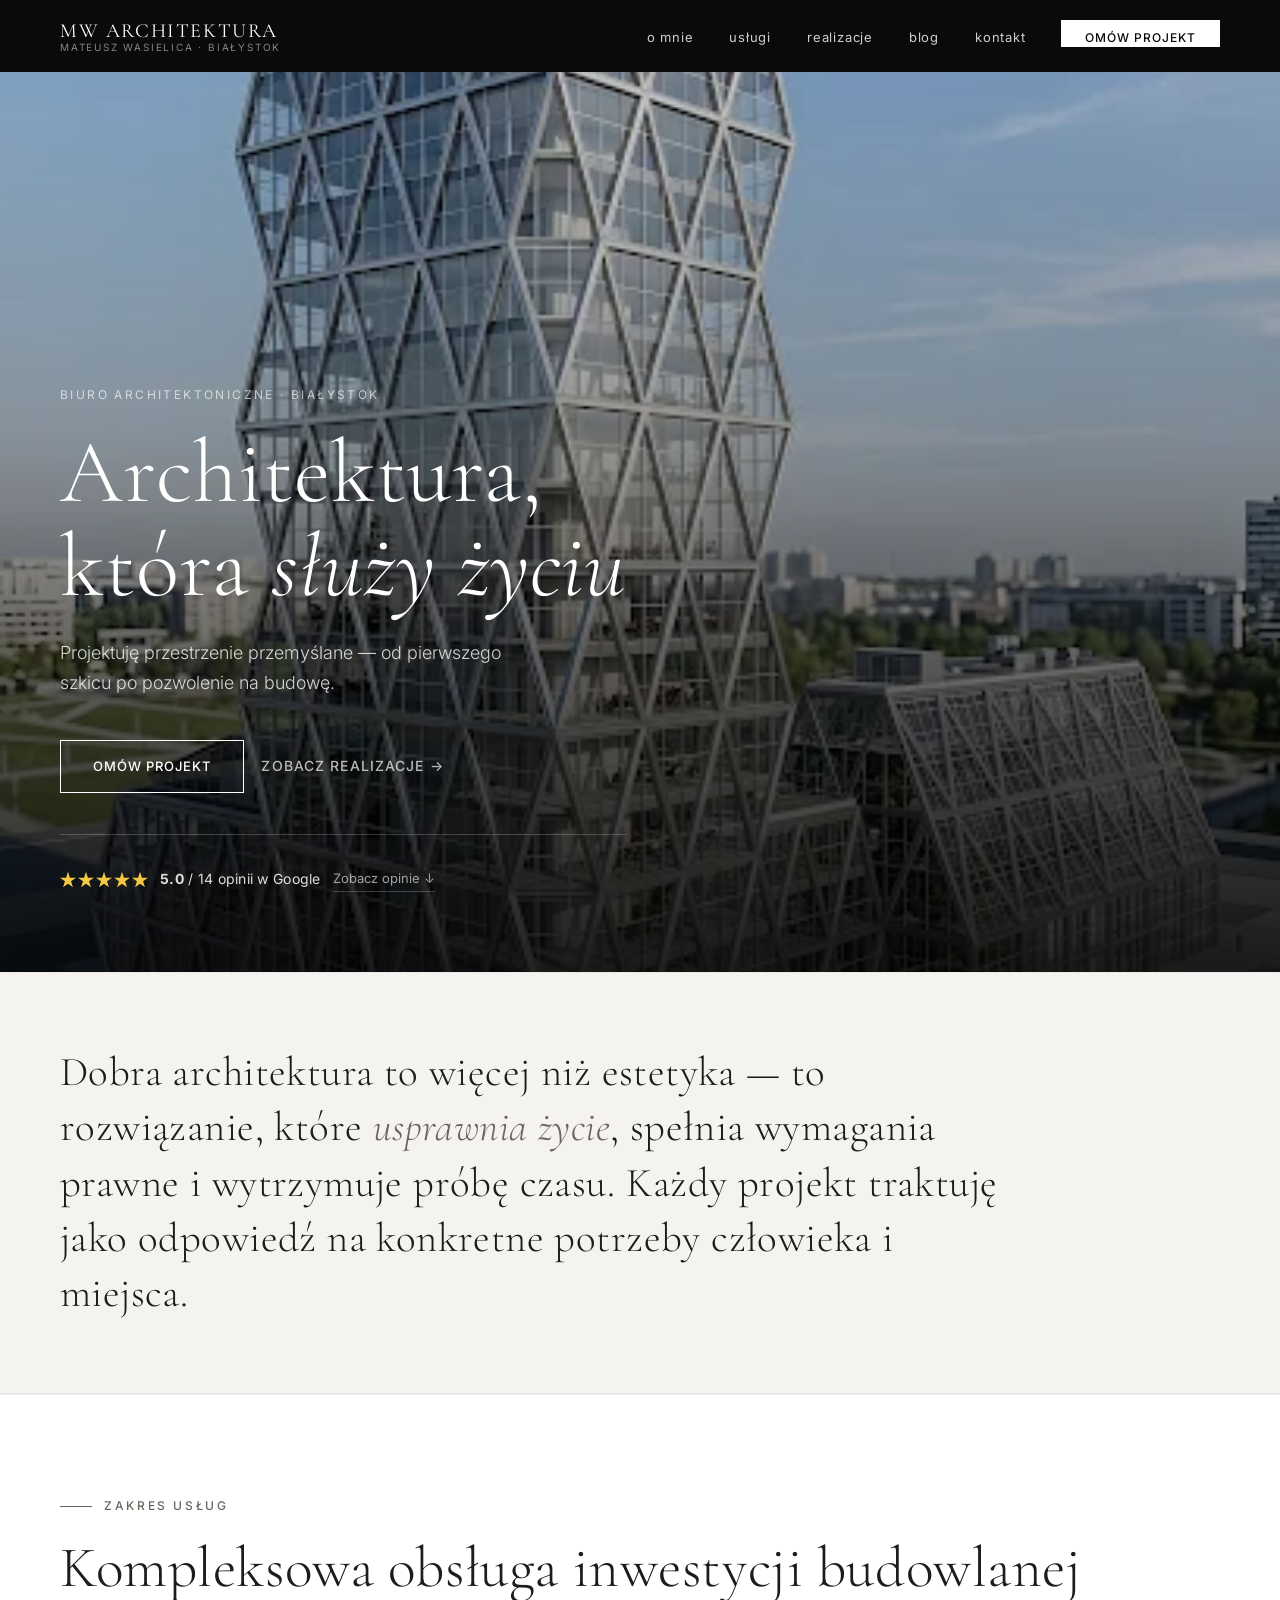
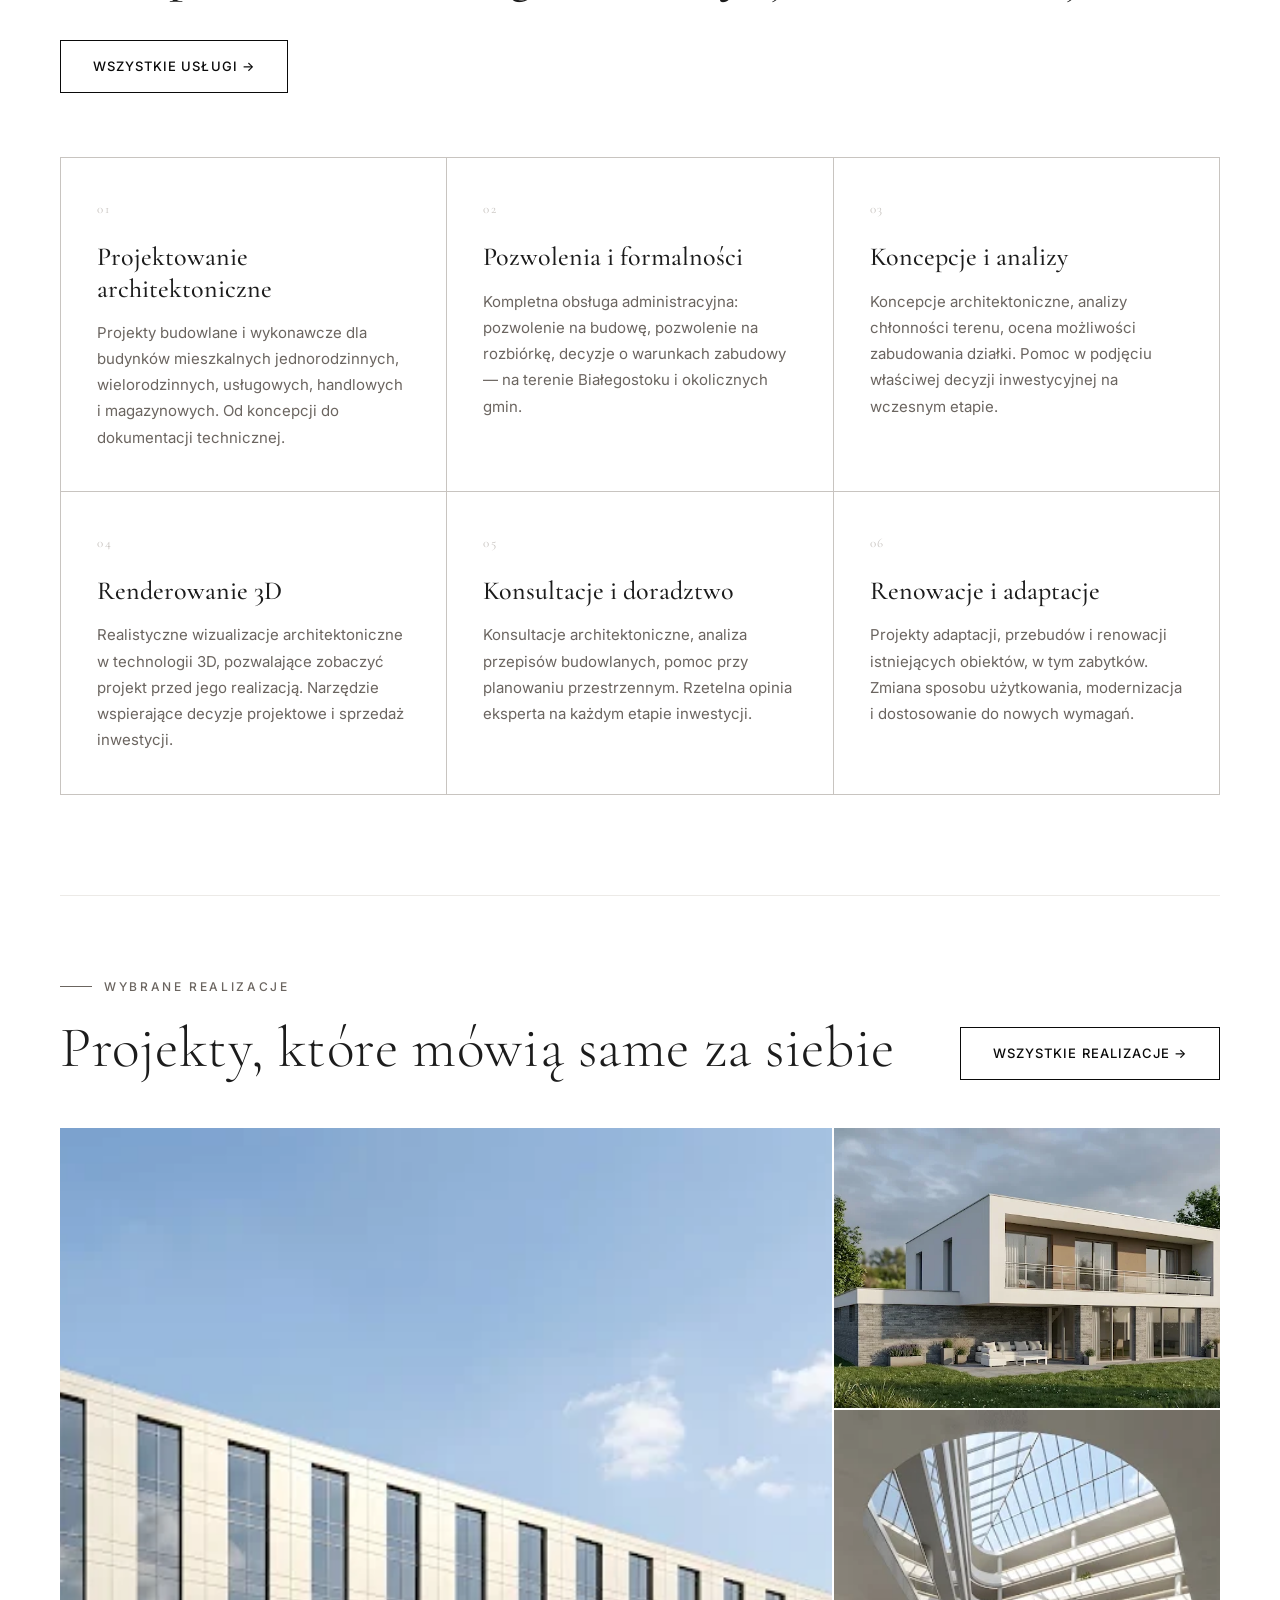
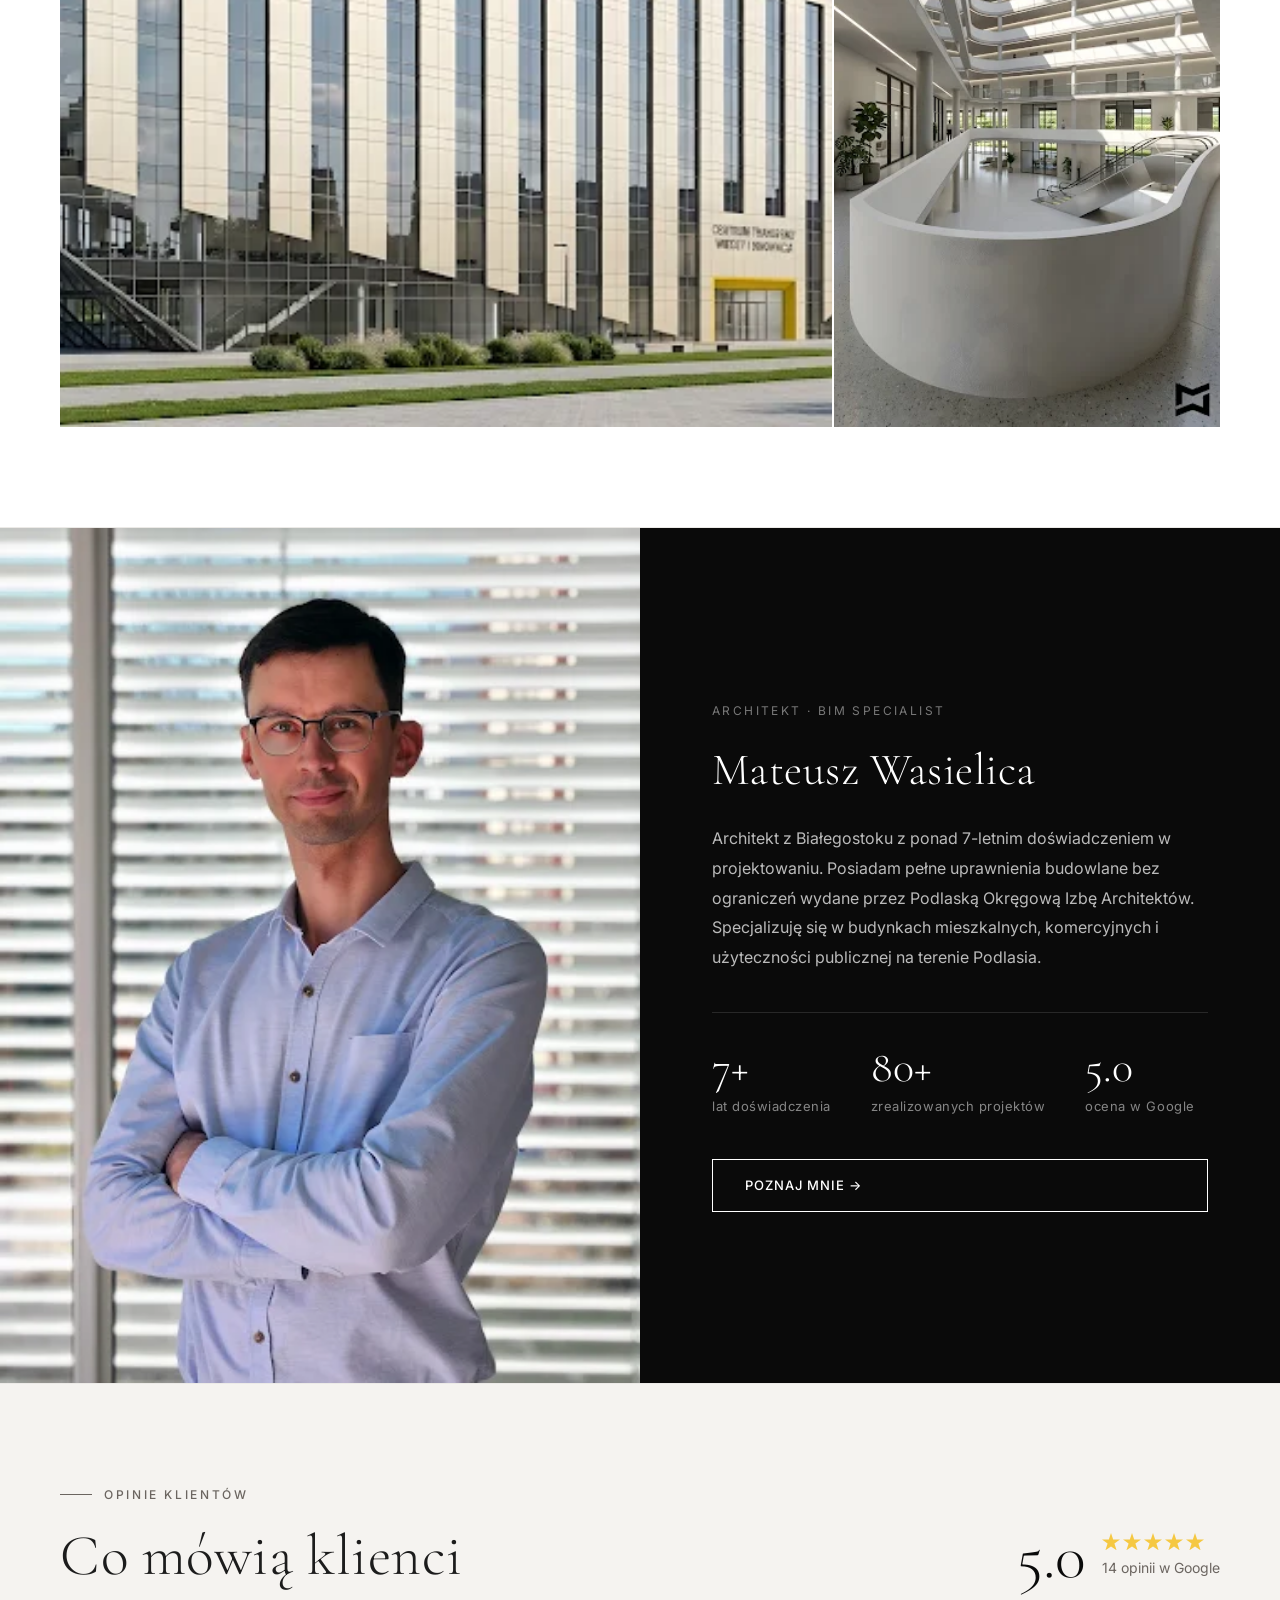
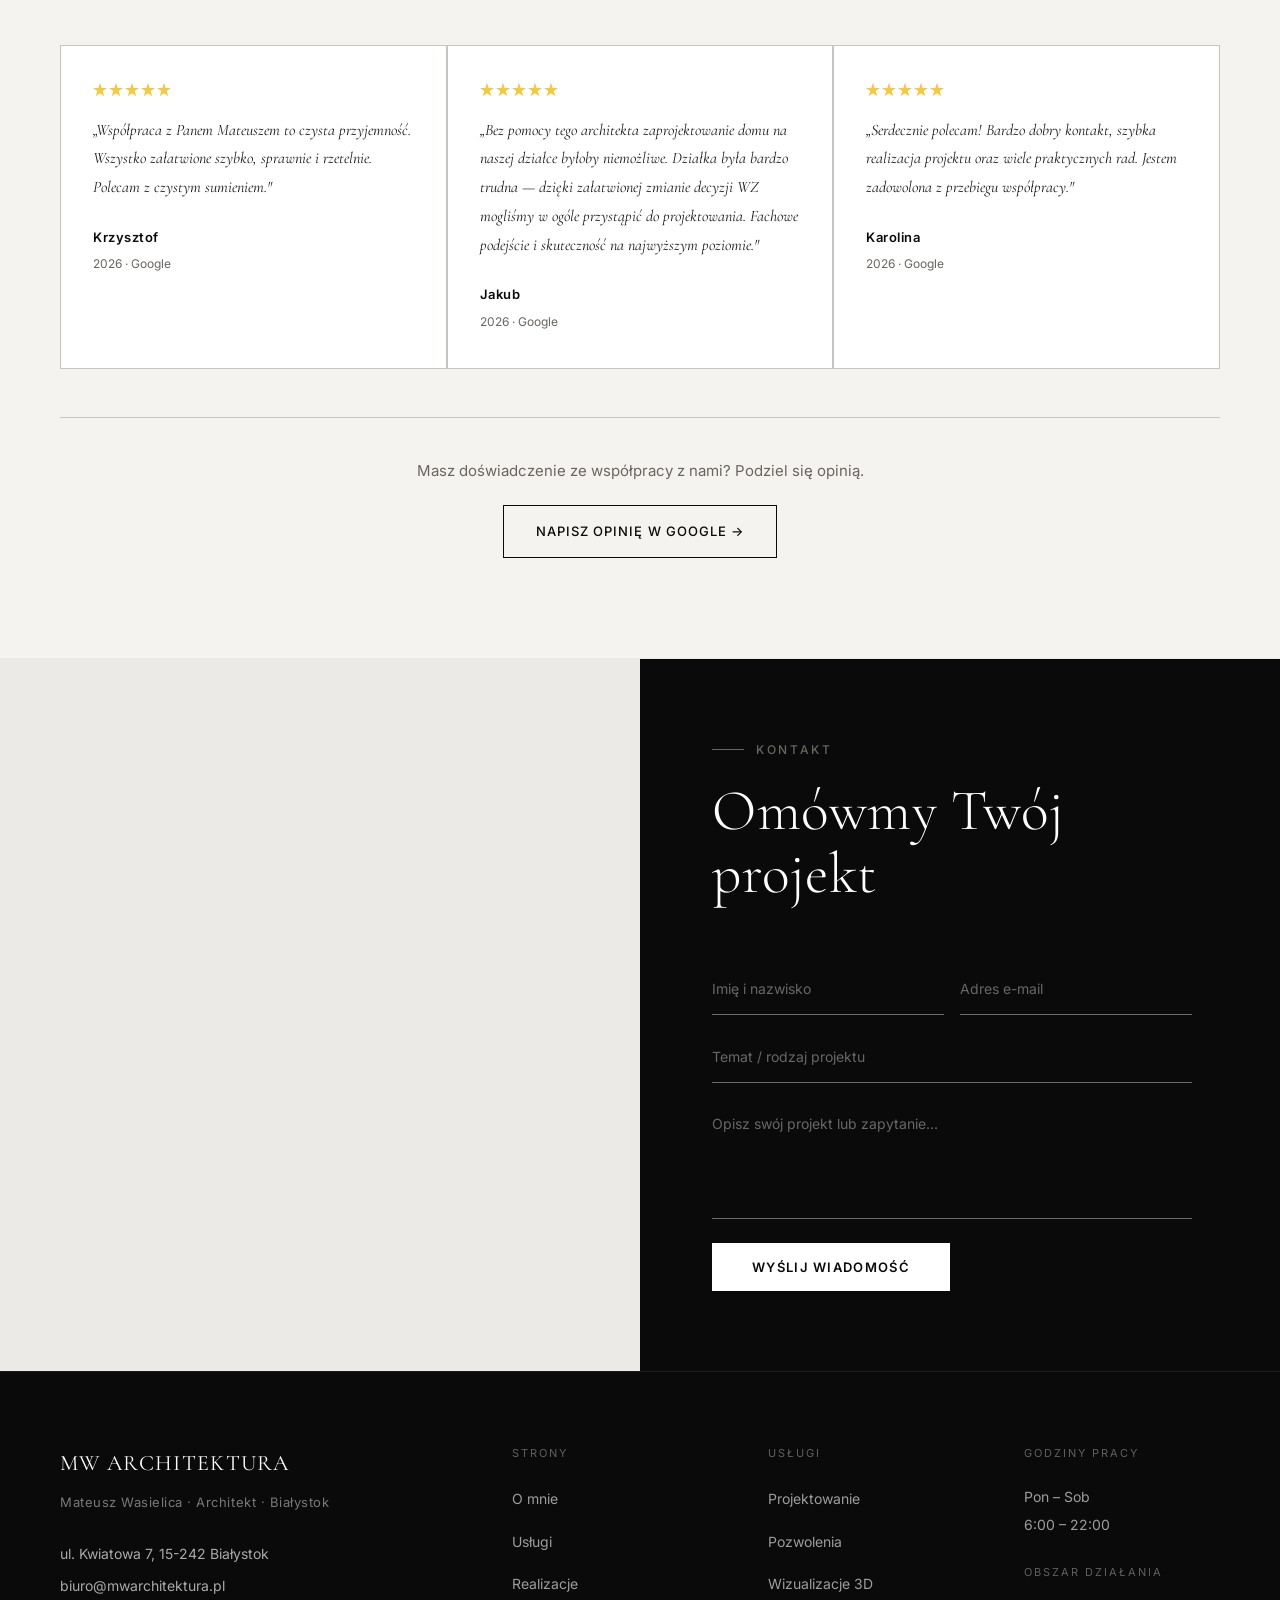
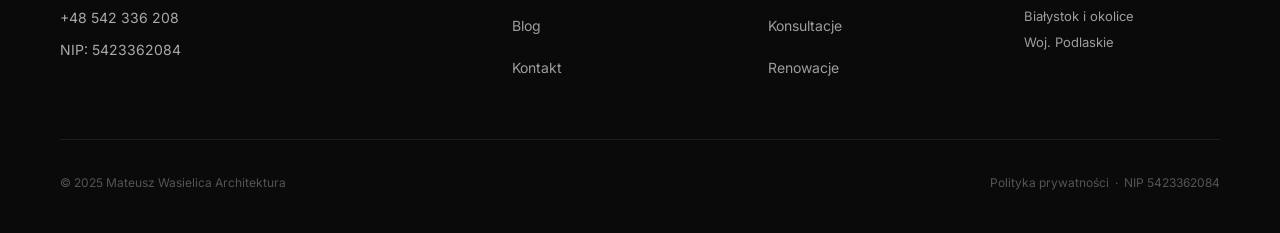
==== index.html @ 2cfba353 "Add files via upload" ====
<!DOCTYPE html>
<html lang="pl">
<head>
  <meta charset="UTF-8" />
  <meta name="viewport" content="width=device-width, initial-scale=1.0" />
  <title>Mateusz Wasielica Architektura — Biuro Architektoniczne Białystok</title>
  <meta name="description" content="Biuro architektoniczne Białystok. Projekty domów, budynków komercyjnych, pozwolenia na budowę. Mateusz Wasielica — architekt z uprawnieniami bez ograniczeń." />
  <meta name="keywords" content="architekt Białystok, projekt domu Białystok, pozwolenie na budowę, biuro architektoniczne Podlasie" />
  <link rel="canonical" href="https://mwarchitektura.vercel.app/" />
  <meta property="og:title" content="Mateusz Wasielica Architektura — Białystok" />
  <meta property="og:description" content="Biuro architektoniczne w Białymstoku. Projekty od koncepcji do pozwolenia na budowę." />
  <meta property="og:type" content="website" />
  <link rel="stylesheet" href="css/styles.css" />
</head>
<body>

  <!-- NAVIGATION -->
  <nav class="nav">
    <a href="index.html" class="nav__logo">
      <span class="nav__logo-main">MW Architektura</span>
      <span class="nav__logo-sub">Mateusz Wasielica · Białystok</span>
    </a>
    <ul class="nav__links">
      <li><a href="o-mnie.html">O mnie</a></li>
      <li><a href="uslugi.html">Usługi</a></li>
      <li><a href="projekty.html">Realizacje</a></li>
      <li><a href="blog.html">Blog</a></li>
      <li><a href="kontakt.html">Kontakt</a></li>
      <li><a href="kontakt.html" class="nav__cta">Omów projekt</a></li>
    </ul>
    <div class="nav__hamburger" id="hamburger">
      <span></span><span></span><span></span>
    </div>
  </nav>

  <!-- MOBILE NAV -->
  <div class="nav__mobile" id="mobileNav">
    <ul class="nav__mobile-links">
      <li><a href="o-mnie.html">O mnie</a></li>
      <li><a href="uslugi.html">Usługi</a></li>
      <li><a href="projekty.html">Realizacje</a></li>
      <li><a href="blog.html">Blog</a></li>
      <li><a href="kontakt.html">Kontakt</a></li>
    </ul>
  </div>

  <main class="page-content">

    <!-- HERO -->
    <section class="hero" id="hero">
      <div class="hero__bg" style="background-image: url('2026-03-11%20(2).webp');"></div>
      <div class="hero__overlay"></div>
      <div class="hero__content">
        <p class="hero__tag">Biuro Architektoniczne · Białystok</p>
        <h1 class="hero__title">Architektura,<br>która <em>służy życiu</em></h1>
        <p class="hero__subtitle">Projektuję przestrzenie przemyślane — od pierwszego szkicu po pozwolenie na budowę.</p>
        <div class="hero__ctas">
          <a href="kontakt.html" class="btn btn--white">Omów projekt</a>
          <a href="projekty.html" class="btn btn--ghost">Zobacz realizacje →</a>
        </div>
        <!-- Google Rating -->
        <div class="hero__rating">
          <div class="hero__stars">
            <svg viewBox="0 0 20 20"><path d="M10 1l2.4 7.4H20l-6.2 4.5 2.4 7.4L10 16l-6.2 4.3 2.4-7.4L0 8.4h7.6z"/></svg>
            <svg viewBox="0 0 20 20"><path d="M10 1l2.4 7.4H20l-6.2 4.5 2.4 7.4L10 16l-6.2 4.3 2.4-7.4L0 8.4h7.6z"/></svg>
            <svg viewBox="0 0 20 20"><path d="M10 1l2.4 7.4H20l-6.2 4.5 2.4 7.4L10 16l-6.2 4.3 2.4-7.4L0 8.4h7.6z"/></svg>
            <svg viewBox="0 0 20 20"><path d="M10 1l2.4 7.4H20l-6.2 4.5 2.4 7.4L10 16l-6.2 4.3 2.4-7.4L0 8.4h7.6z"/></svg>
            <svg viewBox="0 0 20 20"><path d="M10 1l2.4 7.4H20l-6.2 4.5 2.4 7.4L10 16l-6.2 4.3 2.4-7.4L0 8.4h7.6z"/></svg>
          </div>
          <span class="hero__rating-text"><strong>5.0</strong> / 14 opinii w Google</span>
          <a href="#opinie" class="hero__rating-link">Zobacz opinie ↓</a>
        </div>
      </div>
    </section>

    <!-- MANIFESTO -->
    <section class="manifesto">
      <p class="manifesto__text">
        Dobra architektura to więcej niż estetyka — to rozwiązanie, które <em>usprawnia życie</em>, spełnia wymagania prawne i wytrzymuje próbę czasu. Każdy projekt traktuję jako odpowiedź na konkretne potrzeby człowieka i miejsca.
      </p>
    </section>

    <!-- SERVICES -->
    <section class="services-home">
      <div class="services-home__header">
        <div>
          <p class="section__tag">Zakres usług</p>
          <h2 class="section__title" style="margin-bottom:0;">Kompleksowa obsługa inwestycji budowlanej</h2>
        </div>
        <a href="uslugi.html" class="btn btn--black">Wszystkie usługi →</a>
      </div>
      <div class="services-home__grid">
        <div class="service-card">
          <p class="service-card__num">01</p>
          <h3 class="service-card__title">Projektowanie architektoniczne</h3>
          <p class="service-card__text">Projekty budowlane i wykonawcze dla budynków mieszkalnych jednorodzinnych, wielorodzinnych, usługowych, handlowych i magazynowych. Od koncepcji do dokumentacji technicznej.</p>
        </div>
        <div class="service-card">
          <p class="service-card__num">02</p>
          <h3 class="service-card__title">Pozwolenia i formalności</h3>
          <p class="service-card__text">Kompletna obsługa administracyjna: pozwolenie na budowę, pozwolenie na rozbiórkę, decyzje o warunkach zabudowy — na terenie Białegostoku i okolicznych gmin.</p>
        </div>
        <div class="service-card">
          <p class="service-card__num">03</p>
          <h3 class="service-card__title">Koncepcje i analizy</h3>
          <p class="service-card__text">Koncepcje architektoniczne, analizy chłonności terenu, ocena możliwości zabudowania działki. Pomoc w podjęciu właściwej decyzji inwestycyjnej na wczesnym etapie.</p>
        </div>
        <div class="service-card">
          <p class="service-card__num">04</p>
          <h3 class="service-card__title">Renderowanie 3D</h3>
          <p class="service-card__text">Realistyczne wizualizacje architektoniczne w technologii 3D, pozwalające zobaczyć projekt przed jego realizacją. Narzędzie wspierające decyzje projektowe i sprzedaż inwestycji.</p>
        </div>
        <div class="service-card">
          <p class="service-card__num">05</p>
          <h3 class="service-card__title">Konsultacje i doradztwo</h3>
          <p class="service-card__text">Konsultacje architektoniczne, analiza przepisów budowlanych, pomoc przy planowaniu przestrzennym. Rzetelna opinia eksperta na każdym etapie inwestycji.</p>
        </div>
        <div class="service-card">
          <p class="service-card__num">06</p>
          <h3 class="service-card__title">Renowacje i adaptacje</h3>
          <p class="service-card__text">Projekty adaptacji, przebudów i renowacji istniejących obiektów, w tym zabytków. Zmiana sposobu użytkowania, modernizacja i dostosowanie do nowych wymagań.</p>
        </div>
      </div>
    </section>

    <!-- FEATURED PROJECTS -->
    <section class="projects-home">
      <div class="projects-home__header">
        <div>
          <p class="section__tag">Wybrane realizacje</p>
          <h2 class="section__title" style="margin-bottom:0;">Projekty, które mówią same za siebie</h2>
        </div>
        <a href="projekty.html" class="btn btn--black">Wszystkie realizacje →</a>
      </div>
      <div class="projects-home__grid">
        <div class="project-card project-card--large">
          <img class="project-card__img" src="2026-03-10%20(1).webp" alt="Budynek komercyjny — projekt architektoniczny Białystok" loading="lazy" />
          <div class="project-card__overlay"></div>
          <div class="project-card__info">
            <p class="project-card__type">Komercyjny · BIM</p>
            <p class="project-card__title">Budynek biurowo-usługowy</p>
          </div>
        </div>
        <div class="project-card">
          <img class="project-card__img" src="2026-03-14.webp" alt="Dom jednorodzinny — projekt domu Białystok" loading="lazy" />
          <div class="project-card__overlay"></div>
          <div class="project-card__info">
            <p class="project-card__type">Mieszkalny</p>
            <p class="project-card__title">Dom jednorodzinny — nowoczesny</p>
          </div>
        </div>
        <div class="project-card">
          <img class="project-card__img" src="2026-03-10%20(2).webp" alt="Wnętrze budynku — projekt wnętrz Białystok" loading="lazy" />
          <div class="project-card__overlay"></div>
          <div class="project-card__info">
            <p class="project-card__type">Wnętrze publiczne</p>
            <p class="project-card__title">Atrium — przestrzeń wspólna</p>
          </div>
        </div>
      </div>
    </section>

    <!-- ABOUT TEASER -->
    <section class="about-teaser">
      <div class="about-teaser__img">
        <img src="2026-03-08.webp" alt="Mateusz Wasielica — architekt Białystok" loading="lazy" />
      </div>
      <div class="about-teaser__content">
        <p class="about-teaser__tag">Architekt · BIM Specialist</p>
        <h2 class="about-teaser__title">Mateusz Wasielica</h2>
        <p class="about-teaser__text">Architekt z Białegostoku z ponad 7-letnim doświadczeniem w projektowaniu. Posiadam pełne uprawnienia budowlane bez ograniczeń wydane przez Podlaską Okręgową Izbę Architektów. Specjalizuję się w budynkach mieszkalnych, komercyjnych i użyteczności publicznej na terenie Podlasia.</p>
        <div class="about-teaser__stats">
          <div>
            <p class="stat__num">7+</p>
            <p class="stat__label">lat doświadczenia</p>
          </div>
          <div>
            <p class="stat__num">80+</p>
            <p class="stat__label">zrealizowanych projektów</p>
          </div>
          <div>
            <p class="stat__num">5.0</p>
            <p class="stat__label">ocena w Google</p>
          </div>
        </div>
        <a href="o-mnie.html" class="btn btn--white">Poznaj mnie →</a>
      </div>
    </section>

    <!-- REVIEWS -->
    <section class="reviews" id="opinie">
      <div class="reviews__header">
        <div>
          <p class="section__tag">Opinie klientów</p>
          <h2 class="section__title" style="margin-bottom:0;">Co mówią klienci</h2>
        </div>
        <div class="reviews__score">
          <span class="reviews__score-num">5.0</span>
          <div class="reviews__score-meta">
            <div class="reviews__stars">
              <svg viewBox="0 0 20 20"><path d="M10 1l2.4 7.4H20l-6.2 4.5 2.4 7.4L10 16l-6.2 4.3 2.4-7.4L0 8.4h7.6z"/></svg>
              <svg viewBox="0 0 20 20"><path d="M10 1l2.4 7.4H20l-6.2 4.5 2.4 7.4L10 16l-6.2 4.3 2.4-7.4L0 8.4h7.6z"/></svg>
              <svg viewBox="0 0 20 20"><path d="M10 1l2.4 7.4H20l-6.2 4.5 2.4 7.4L10 16l-6.2 4.3 2.4-7.4L0 8.4h7.6z"/></svg>
              <svg viewBox="0 0 20 20"><path d="M10 1l2.4 7.4H20l-6.2 4.5 2.4 7.4L10 16l-6.2 4.3 2.4-7.4L0 8.4h7.6z"/></svg>
              <svg viewBox="0 0 20 20"><path d="M10 1l2.4 7.4H20l-6.2 4.5 2.4 7.4L10 16l-6.2 4.3 2.4-7.4L0 8.4h7.6z"/></svg>
            </div>
            <span class="reviews__count">14 opinii w Google</span>
          </div>
        </div>
      </div>

      <div class="reviews__grid">
        <div class="review-card">
          <div class="review-card__stars">
            <svg viewBox="0 0 20 20"><path d="M10 1l2.4 7.4H20l-6.2 4.5 2.4 7.4L10 16l-6.2 4.3 2.4-7.4L0 8.4h7.6z"/></svg>
            <svg viewBox="0 0 20 20"><path d="M10 1l2.4 7.4H20l-6.2 4.5 2.4 7.4L10 16l-6.2 4.3 2.4-7.4L0 8.4h7.6z"/></svg>
            <svg viewBox="0 0 20 20"><path d="M10 1l2.4 7.4H20l-6.2 4.5 2.4 7.4L10 16l-6.2 4.3 2.4-7.4L0 8.4h7.6z"/></svg>
            <svg viewBox="0 0 20 20"><path d="M10 1l2.4 7.4H20l-6.2 4.5 2.4 7.4L10 16l-6.2 4.3 2.4-7.4L0 8.4h7.6z"/></svg>
            <svg viewBox="0 0 20 20"><path d="M10 1l2.4 7.4H20l-6.2 4.5 2.4 7.4L10 16l-6.2 4.3 2.4-7.4L0 8.4h7.6z"/></svg>
          </div>
          <p class="review-card__text">„Współpraca z Panem Mateuszem to czysta przyjemność. Wszystko załatwione szybko, sprawnie i rzetelnie. Polecam z czystym sumieniem."</p>
          <p class="review-card__author">Krzysztof</p>
          <p class="review-card__date">2026 · Google</p>
        </div>
        <div class="review-card">
          <div class="review-card__stars">
            <svg viewBox="0 0 20 20"><path d="M10 1l2.4 7.4H20l-6.2 4.5 2.4 7.4L10 16l-6.2 4.3 2.4-7.4L0 8.4h7.6z"/></svg>
            <svg viewBox="0 0 20 20"><path d="M10 1l2.4 7.4H20l-6.2 4.5 2.4 7.4L10 16l-6.2 4.3 2.4-7.4L0 8.4h7.6z"/></svg>
            <svg viewBox="0 0 20 20"><path d="M10 1l2.4 7.4H20l-6.2 4.5 2.4 7.4L10 16l-6.2 4.3 2.4-7.4L0 8.4h7.6z"/></svg>
            <svg viewBox="0 0 20 20"><path d="M10 1l2.4 7.4H20l-6.2 4.5 2.4 7.4L10 16l-6.2 4.3 2.4-7.4L0 8.4h7.6z"/></svg>
            <svg viewBox="0 0 20 20"><path d="M10 1l2.4 7.4H20l-6.2 4.5 2.4 7.4L10 16l-6.2 4.3 2.4-7.4L0 8.4h7.6z"/></svg>
          </div>
          <p class="review-card__text">„Bez pomocy tego architekta zaprojektowanie domu na naszej działce byłoby niemożliwe. Działka była bardzo trudna — dzięki załatwionej zmianie decyzji WZ mogliśmy w ogóle przystąpić do projektowania. Fachowe podejście i skuteczność na najwyższym poziomie."</p>
          <p class="review-card__author">Jakub</p>
          <p class="review-card__date">2026 · Google</p>
        </div>
        <div class="review-card">
          <div class="review-card__stars">
            <svg viewBox="0 0 20 20"><path d="M10 1l2.4 7.4H20l-6.2 4.5 2.4 7.4L10 16l-6.2 4.3 2.4-7.4L0 8.4h7.6z"/></svg>
            <svg viewBox="0 0 20 20"><path d="M10 1l2.4 7.4H20l-6.2 4.5 2.4 7.4L10 16l-6.2 4.3 2.4-7.4L0 8.4h7.6z"/></svg>
            <svg viewBox="0 0 20 20"><path d="M10 1l2.4 7.4H20l-6.2 4.5 2.4 7.4L10 16l-6.2 4.3 2.4-7.4L0 8.4h7.6z"/></svg>
            <svg viewBox="0 0 20 20"><path d="M10 1l2.4 7.4H20l-6.2 4.5 2.4 7.4L10 16l-6.2 4.3 2.4-7.4L0 8.4h7.6z"/></svg>
            <svg viewBox="0 0 20 20"><path d="M10 1l2.4 7.4H20l-6.2 4.5 2.4 7.4L10 16l-6.2 4.3 2.4-7.4L0 8.4h7.6z"/></svg>
          </div>
          <p class="review-card__text">„Serdecznie polecam! Bardzo dobry kontakt, szybka realizacja projektu oraz wiele praktycznych rad. Jestem zadowolona z przebiegu współpracy."</p>
          <p class="review-card__author">Karolina</p>
          <p class="review-card__date">2026 · Google</p>
        </div>
      </div>

      <div class="reviews__cta">
        <p>Masz doświadczenie ze współpracy z nami? Podziel się opinią.</p>
        <a href="https://www.google.com/search?q=Mateusz+Wasielica+Architektura+Opinie&rflfq=1&num=20&stick=H4sIAAAAAAAAAONgkxI2tbAwNzQ3MTS0NLOwNDU3MTMx2sDI-IpR1TexJLW0uEohPLE4MzUnMzlRwbEoOSOzJDW7pLQoUcG_IDMvM3URK3HqANhjxoRqAAAA&rldimm=5887174119689574642&tbm=lcl#lkt=LocalPoiReviews" target="_blank" rel="noopener" class="btn btn--black">Napisz opinię w Google →</a>
      </div>
    </section>

    <!-- CONTACT + MAP -->
    <section class="contact-home" id="kontakt">
      <div class="contact-home__map">
        <iframe
          src="https://www.google.com/maps/embed?pb=!1m18!1m12!1m3!1d2378.5!2d23.1688!3d53.1325!2m3!1f0!2f0!3f0!3m2!1i1024!2i768!4f13.1!3m3!1m2!1s0x471ffc3a3ecf3f4b%3A0x5178e3e2c35e4e96!2sKwiatowa%207%2C%2015-242%20Bia%C5%82ystok!5e0!3m2!1spl!2spl!4v1700000000000"
          allowfullscreen=""
          loading="lazy"
          referrerpolicy="no-referrer-when-downgrade"
          title="Lokalizacja biura MW Architektura, ul. Kwiatowa 7, Białystok">
        </iframe>
      </div>
      <div class="contact-home__form">
        <p class="section__tag">Kontakt</p>
        <h2 class="section__title">Omówmy Twój projekt</h2>
        <form class="contact-form" action="https://formspree.io/f/YOUR_FORM_ID" method="POST">
          <div class="contact-form__row">
            <input type="text" name="name" placeholder="Imię i nazwisko" required />
            <input type="email" name="email" placeholder="Adres e-mail" required />
          </div>
          <input type="text" name="subject" placeholder="Temat / rodzaj projektu" />
          <textarea name="message" placeholder="Opisz swój projekt lub zapytanie…" required></textarea>
          <button type="submit" class="contact-form__submit">Wyślij wiadomość</button>
        </form>
      </div>
    </section>

  </main>

  <!-- FOOTER -->
  <footer class="footer">
    <div class="footer__top">
      <div class="footer__brand">
        <p class="footer__brand-name">MW Architektura</p>
        <p class="footer__brand-tagline">Mateusz Wasielica · Architekt · Białystok</p>
        <div class="footer__contact-info">
          <span>ul. Kwiatowa 7, 15-242 Białystok</span>
          <a href="mailto:biuro@mwarchitektura.pl">biuro@mwarchitektura.pl</a>
          <a href="tel:+48542336208">+48 542 336 208</a>
          <span>NIP: 5423362084</span>
        </div>
      </div>
      <div>
        <p class="footer__col-title">Strony</p>
        <ul class="footer__nav-list">
          <li><a href="o-mnie.html">O mnie</a></li>
          <li><a href="uslugi.html">Usługi</a></li>
          <li><a href="projekty.html">Realizacje</a></li>
          <li><a href="blog.html">Blog</a></li>
          <li><a href="kontakt.html">Kontakt</a></li>
        </ul>
      </div>
      <div>
        <p class="footer__col-title">Usługi</p>
        <ul class="footer__nav-list">
          <li><a href="uslugi.html">Projektowanie</a></li>
          <li><a href="uslugi.html">Pozwolenia</a></li>
          <li><a href="uslugi.html">Wizualizacje 3D</a></li>
          <li><a href="uslugi.html">Konsultacje</a></li>
          <li><a href="uslugi.html">Renowacje</a></li>
        </ul>
      </div>
      <div>
        <p class="footer__col-title">Godziny pracy</p>
        <p class="footer__hours">
          Pon – Sob<br>6:00 – 22:00
        </p>
        <p class="footer__col-title" style="margin-top:24px;">Obszar działania</p>
        <p class="footer__hours" style="font-size:13px;">
          Białystok i okolice<br>Woj. Podlaskie
        </p>
      </div>
    </div>
    <div class="footer__bottom">
      <span>© 2025 Mateusz Wasielica Architektura</span>
      <span>
        <a href="polityka-prywatnosci.html">Polityka prywatności</a>
        &nbsp;·&nbsp;
        NIP 5423362084
      </span>
    </div>
  </footer>

  <script src="js/main.js"></script>
</body>
</html>
---- css/styles.css ----
/* =============================================
   MW ARCHITEKTURA — Style główne
   Mateusz Wasielica Architektura, Białystok
   ============================================= */

@import url('https://fonts.googleapis.com/css2?family=Cormorant+Garamond:ital,wght@0,300;0,400;0,500;0,600;1,300;1,400&family=Inter:wght@300;400;500;600&display=swap');

*, *::before, *::after {
  box-sizing: border-box;
  margin: 0;
  padding: 0;
}

:root {
  --black:      #0A0A0A;
  --white:      #FFFFFF;
  --off-white:  #F5F3F0;
  --gray-light: #ECEAE7;
  --gray-mid:   #C8C4C0;
  --gray-dark:  #6B6560;
  --text:       #1C1C1C;
  --font-heading: 'Cormorant Garamond', serif;
  --font-body:    'Inter', sans-serif;
  --nav-h:      72px;
  --pad-x:      60px;
  --pad-sec:    100px;
}

html { scroll-behavior: smooth; }

body {
  font-family: var(--font-body);
  background: var(--white);
  color: var(--text);
  font-size: 17px;
  line-height: 1.78;
  -webkit-font-smoothing: antialiased;
  max-width: 1800px;
  margin: 0 auto;
}

img { max-width: 100%; height: auto; display: block; }
a   { color: inherit; text-decoration: none; }

/* =============================================
   NAVIGATION
   ============================================= */

.nav {
  position: fixed;
  top: 0; left: 0; right: 0;
  z-index: 1000;
  background: var(--black);
  display: flex;
  align-items: center;
  justify-content: space-between;
  padding: 0 var(--pad-x);
  height: var(--nav-h);
}

.nav__logo {
  display: flex;
  flex-direction: column;
  line-height: 1.1;
}

.nav__logo-main {
  color: var(--white);
  font-family: var(--font-heading);
  font-size: 20px;
  font-weight: 400;
  letter-spacing: 0.08em;
  text-transform: uppercase;
}

.nav__logo-sub {
  color: rgba(255,255,255,0.5);
  font-size: 10px;
  letter-spacing: 0.18em;
  text-transform: uppercase;
}

.nav__links {
  display: flex;
  align-items: center;
  gap: 36px;
  list-style: none;
}

.nav__links a {
  color: var(--white);
  font-size: 13px;
  font-weight: 400;
  letter-spacing: 0.06em;
  text-transform: lowercase;
  opacity: 0.8;
  transition: opacity 0.2s;
  position: relative;
  padding-bottom: 2px;
}

.nav__links a::after {
  content: '';
  position: absolute;
  bottom: -2px; left: 0;
  width: 0; height: 1px;
  background: var(--white);
  transition: width 0.3s;
}

.nav__links a:hover { opacity: 1; }
.nav__links a:hover::after,
.nav__links li.active a::after { width: 100%; }
.nav__links li.active a { opacity: 1; }

.nav__cta {
  background: var(--white);
  color: var(--black) !important;
  padding: 10px 24px;
  font-size: 12px !important;
  font-weight: 500 !important;
  letter-spacing: 0.08em !important;
  text-transform: uppercase !important;
  opacity: 1 !important;
  transition: background 0.2s, color 0.2s !important;
}

.nav__cta:hover {
  background: var(--off-white) !important;
}

.nav__cta::after { display: none !important; }

/* Hamburger */
.nav__hamburger {
  display: none;
  flex-direction: column;
  gap: 5px;
  cursor: pointer;
  padding: 4px;
}

.nav__hamburger span {
  display: block;
  width: 26px; height: 1.5px;
  background: var(--white);
  transition: all 0.3s;
}

.nav__hamburger.open span:nth-child(1) { transform: translateY(6.5px) rotate(45deg); }
.nav__hamburger.open span:nth-child(2) { opacity: 0; }
.nav__hamburger.open span:nth-child(3) { transform: translateY(-6.5px) rotate(-45deg); }

/* Mobile nav */
.nav__mobile {
  display: none;
  position: fixed;
  top: var(--nav-h); left: 0; right: 0; bottom: 0;
  background: var(--black);
  z-index: 999;
  padding: 48px var(--pad-x);
  overflow-y: auto;
}

.nav__mobile.open { display: flex; flex-direction: column; gap: 0; }

.nav__mobile-links {
  list-style: none;
  display: flex;
  flex-direction: column;
}

.nav__mobile-links li {
  border-bottom: 1px solid rgba(255,255,255,0.08);
}

.nav__mobile-links a {
  display: block;
  color: var(--white);
  font-family: var(--font-heading);
  font-size: 32px;
  font-weight: 300;
  letter-spacing: 0.02em;
  padding: 18px 0;
  transition: opacity 0.2s;
}

.nav__mobile-links a:hover { opacity: 0.6; }

/* =============================================
   PAGE WRAPPER
   ============================================= */

.page-content { padding-top: var(--nav-h); }

/* =============================================
   HERO
   ============================================= */

.hero {
  position: relative;
  height: 100vh;
  min-height: 640px;
  display: flex;
  align-items: flex-end;
  overflow: hidden;
}

.hero__bg {
  position: absolute;
  inset: 0;
  background-size: cover;
  background-position: center;
  transform: scale(1.04);
  transition: transform 8s ease-out;
}

.hero.loaded .hero__bg { transform: scale(1); }

.hero__overlay {
  position: absolute;
  inset: 0;
  background: linear-gradient(
    to top,
    rgba(0,0,0,0.85) 0%,
    rgba(0,0,0,0.35) 60%,
    rgba(0,0,0,0.15) 100%
  );
}

.hero__content {
  position: relative;
  z-index: 2;
  padding: 0 var(--pad-x) 80px;
  color: var(--white);
  max-width: 820px;
}

.hero__tag {
  font-size: 12px;
  letter-spacing: 0.2em;
  text-transform: uppercase;
  opacity: 0.65;
  margin-bottom: 20px;
}

.hero__title {
  font-family: var(--font-heading);
  font-size: clamp(48px, 7vw, 96px);
  font-weight: 300;
  line-height: 1.05;
  letter-spacing: 0.01em;
  margin-bottom: 24px;
}

.hero__title em {
  font-style: italic;
  font-weight: 300;
}

.hero__subtitle {
  font-size: 18px;
  font-weight: 300;
  opacity: 0.8;
  max-width: 480px;
  margin-bottom: 40px;
  line-height: 1.7;
}

.hero__ctas {
  display: flex;
  gap: 16px;
  align-items: center;
  flex-wrap: wrap;
  margin-bottom: 40px;
}

/* Social proof bar */
.hero__rating {
  display: flex;
  align-items: center;
  gap: 12px;
  padding-top: 32px;
  border-top: 1px solid rgba(255,255,255,0.2);
}

.hero__stars {
  display: flex;
  gap: 2px;
}

.hero__stars svg {
  width: 16px;
  height: 16px;
  fill: #F5C842;
}

.hero__rating-text {
  font-size: 14px;
  opacity: 0.85;
  letter-spacing: 0.02em;
}

.hero__rating-link {
  font-size: 13px;
  opacity: 0.6;
  border-bottom: 1px solid rgba(255,255,255,0.35);
  padding-bottom: 1px;
  transition: opacity 0.2s;
}

.hero__rating-link:hover { opacity: 1; }

/* =============================================
   BUTTONS
   ============================================= */

.btn {
  display: inline-flex;
  align-items: center;
  gap: 10px;
  font-family: var(--font-body);
  font-size: 13px;
  font-weight: 500;
  letter-spacing: 0.08em;
  text-transform: uppercase;
  padding: 14px 32px;
  border: 1px solid currentColor;
  cursor: pointer;
  transition: all 0.25s;
  white-space: nowrap;
}

.btn--white {
  color: var(--white);
  border-color: var(--white);
}
.btn--white:hover {
  background: var(--white);
  color: var(--black);
}

.btn--black {
  color: var(--black);
  border-color: var(--black);
}
.btn--black:hover {
  background: var(--black);
  color: var(--white);
}

.btn--ghost {
  border-color: transparent;
  padding: 14px 0;
  font-size: 14px;
  color: var(--white);
  opacity: 0.7;
}
.btn--ghost:hover { opacity: 1; }

/* =============================================
   SECTION UTILITIES
   ============================================= */

.section {
  padding: var(--pad-sec) var(--pad-x);
}

.section--black {
  background: var(--black);
  color: var(--white);
}

.section--off-white {
  background: var(--off-white);
}

.section--gray {
  background: var(--gray-light);
}

/* Tag — widoczny, czytelny */
.section__tag {
  font-size: 12px;
  font-weight: 500;
  letter-spacing: 0.22em;
  text-transform: uppercase;
  color: var(--gray-dark);
  margin-bottom: 20px;
  display: flex;
  align-items: center;
  gap: 12px;
}

.section__tag::before {
  content: '';
  display: block;
  width: 32px;
  height: 1px;
  background: currentColor;
  flex-shrink: 0;
}

.section--black .section__tag {
  color: rgba(255,255,255,0.5);
}

.section__title {
  font-family: var(--font-heading);
  font-size: clamp(36px, 4.5vw, 64px);
  font-weight: 300;
  line-height: 1.1;
  letter-spacing: 0.01em;
  margin-bottom: 56px;
}

.section__lead {
  font-size: 19px;
  line-height: 1.8;
  color: var(--gray-dark);
  max-width: 760px;
  margin-bottom: 48px;
}

.section--black .section__lead {
  color: rgba(255,255,255,0.7);
}

.section__text {
  font-size: 17px;
  line-height: 1.85;
  color: var(--text);
  max-width: 720px;
  margin-bottom: 24px;
}

.section--black .section__text {
  color: rgba(255,255,255,0.75);
}

/* =============================================
   MANIFESTO STRIP
   ============================================= */

.manifesto {
  padding: 72px var(--pad-x);
  background: var(--off-white);
  border-top: 1px solid var(--gray-light);
  border-bottom: 1px solid var(--gray-light);
}

.manifesto__text {
  font-family: var(--font-heading);
  font-size: clamp(24px, 3.2vw, 44px);
  font-weight: 300;
  line-height: 1.35;
  letter-spacing: 0.01em;
  max-width: 960px;
  color: var(--text);
}

.manifesto__text em {
  font-style: italic;
  color: var(--gray-dark);
}

/* =============================================
   SERVICES GRID (homepage)
   ============================================= */

.services-home {
  padding: var(--pad-sec) var(--pad-x);
  border-top: 1px solid var(--gray-light);
}

.services-home__header {
  display: flex;
  justify-content: space-between;
  align-items: flex-end;
  margin-bottom: 64px;
  gap: 40px;
  flex-wrap: wrap;
}

.services-home__grid {
  display: grid;
  grid-template-columns: repeat(3, 1fr);
  gap: 1px;
  background: var(--gray-mid);
  border: 1px solid var(--gray-mid);
}

.service-card {
  background: var(--white);
  padding: 40px 36px;
  transition: background 0.25s;
}

.service-card:hover {
  background: var(--off-white);
}

.service-card__num {
  font-family: var(--font-heading);
  font-size: 13px;
  letter-spacing: 0.12em;
  color: var(--gray-mid);
  margin-bottom: 20px;
}

.service-card__title {
  font-family: var(--font-heading);
  font-size: 26px;
  font-weight: 500;
  margin-bottom: 16px;
  line-height: 1.2;
}

.service-card__text {
  font-size: 15px;
  line-height: 1.75;
  color: var(--gray-dark);
}

/* =============================================
   FEATURED PROJECTS (homepage)
   ============================================= */

.projects-home {
  padding: 0 var(--pad-x) var(--pad-sec);
}

.projects-home__header {
  display: flex;
  justify-content: space-between;
  align-items: flex-end;
  margin-bottom: 48px;
  padding-top: 80px;
  border-top: 1px solid var(--gray-light);
  flex-wrap: wrap;
  gap: 24px;
}

.projects-home__grid {
  display: grid;
  grid-template-columns: 2fr 1fr;
  grid-template-rows: auto auto;
  gap: 2px;
}

.project-card {
  position: relative;
  overflow: hidden;
  background: var(--gray-light);
  cursor: pointer;
}

.project-card--large {
  grid-row: 1 / 3;
}

.project-card__img {
  width: 100%;
  height: 100%;
  object-fit: cover;
  display: block;
  transition: transform 0.6s ease;
  min-height: 280px;
}

.project-card--large .project-card__img {
  min-height: 560px;
}

.project-card:hover .project-card__img {
  transform: scale(1.04);
}

.project-card__overlay {
  position: absolute;
  inset: 0;
  background: linear-gradient(to top, rgba(0,0,0,0.65) 0%, transparent 55%);
  opacity: 0;
  transition: opacity 0.35s;
}

.project-card:hover .project-card__overlay {
  opacity: 1;
}

.project-card__info {
  position: absolute;
  bottom: 0; left: 0; right: 0;
  padding: 28px 28px 24px;
  color: var(--white);
  transform: translateY(8px);
  opacity: 0;
  transition: all 0.35s;
}

.project-card:hover .project-card__info {
  transform: translateY(0);
  opacity: 1;
}

.project-card__type {
  font-size: 11px;
  letter-spacing: 0.18em;
  text-transform: uppercase;
  opacity: 0.7;
  margin-bottom: 6px;
}

.project-card__title {
  font-family: var(--font-heading);
  font-size: 22px;
  font-weight: 400;
}

/* =============================================
   ABOUT TEASER (homepage)
   ============================================= */

.about-teaser {
  display: grid;
  grid-template-columns: 1fr 1fr;
  min-height: 560px;
  border-top: 1px solid var(--gray-light);
}

.about-teaser__img {
  overflow: hidden;
  background: var(--gray-light);
}

.about-teaser__img img {
  width: 100%;
  height: 100%;
  object-fit: cover;
  object-position: center top;
}

.about-teaser__content {
  padding: 80px 72px;
  background: var(--black);
  color: var(--white);
  display: flex;
  flex-direction: column;
  justify-content: center;
}

.about-teaser__tag {
  font-size: 12px;
  letter-spacing: 0.2em;
  text-transform: uppercase;
  color: rgba(255,255,255,0.45);
  margin-bottom: 24px;
}

.about-teaser__title {
  font-family: var(--font-heading);
  font-size: clamp(32px, 3.5vw, 52px);
  font-weight: 300;
  line-height: 1.15;
  margin-bottom: 28px;
  letter-spacing: 0.01em;
}

.about-teaser__text {
  font-size: 16px;
  line-height: 1.85;
  color: rgba(255,255,255,0.72);
  margin-bottom: 40px;
}

.about-teaser__stats {
  display: flex;
  gap: 40px;
  margin-bottom: 40px;
  padding-top: 32px;
  border-top: 1px solid rgba(255,255,255,0.12);
}

.stat__num {
  font-family: var(--font-heading);
  font-size: 44px;
  font-weight: 300;
  line-height: 1;
  margin-bottom: 6px;
}

.stat__label {
  font-size: 13px;
  color: rgba(255,255,255,0.5);
  letter-spacing: 0.04em;
}

/* =============================================
   REVIEWS SECTION
   ============================================= */

.reviews {
  padding: var(--pad-sec) var(--pad-x);
  background: var(--off-white);
  border-top: 1px solid var(--gray-light);
}

.reviews__header {
  display: flex;
  justify-content: space-between;
  align-items: flex-end;
  margin-bottom: 56px;
  flex-wrap: wrap;
  gap: 24px;
}

.reviews__score {
  display: flex;
  align-items: center;
  gap: 16px;
}

.reviews__score-num {
  font-family: var(--font-heading);
  font-size: 64px;
  font-weight: 300;
  line-height: 1;
  color: var(--black);
}

.reviews__score-meta {
  display: flex;
  flex-direction: column;
  gap: 6px;
}

.reviews__stars {
  display: flex;
  gap: 3px;
}

.reviews__stars svg {
  width: 18px;
  height: 18px;
  fill: #F5C842;
}

.reviews__count {
  font-size: 14px;
  color: var(--gray-dark);
}

.reviews__grid {
  display: grid;
  grid-template-columns: repeat(3, 1fr);
  gap: 2px;
  background: var(--gray-mid);
  border: 1px solid var(--gray-mid);
}

.review-card {
  background: var(--white);
  padding: 36px 32px;
}

.review-card__stars {
  display: flex;
  gap: 2px;
  margin-bottom: 20px;
}

.review-card__stars svg {
  width: 14px; height: 14px;
  fill: #F5C842;
}

.review-card__text {
  font-size: 16px;
  line-height: 1.8;
  color: var(--text);
  margin-bottom: 24px;
  font-style: italic;
  font-family: var(--font-heading);
  font-weight: 400;
}

.review-card__author {
  font-size: 13px;
  font-weight: 600;
  color: var(--black);
  letter-spacing: 0.04em;
}

.review-card__date {
  font-size: 12px;
  color: var(--gray-dark);
  margin-top: 4px;
}

.reviews__cta {
  text-align: center;
  margin-top: 48px;
  padding-top: 40px;
  border-top: 1px solid var(--gray-mid);
}

.reviews__cta p {
  font-size: 15px;
  color: var(--gray-dark);
  margin-bottom: 20px;
}

/* =============================================
   CONTACT SECTION
   ============================================= */

.contact-home {
  display: grid;
  grid-template-columns: 1fr 1fr;
  min-height: 500px;
  border-top: 1px solid var(--gray-light);
}

.contact-home__map {
  position: relative;
  overflow: hidden;
  background: var(--gray-light);
}

.contact-home__map iframe {
  width: 100%;
  height: 100%;
  min-height: 400px;
  border: 0;
  display: block;
  filter: grayscale(25%);
}

.contact-home__form {
  padding: 80px 72px;
  background: var(--black);
  color: var(--white);
}

.contact-form {
  margin-top: 40px;
  display: flex;
  flex-direction: column;
  gap: 16px;
  max-width: 480px;
}

.contact-form__row {
  display: grid;
  grid-template-columns: 1fr 1fr;
  gap: 16px;
}

.contact-form input,
.contact-form textarea,
.contact-form select {
  width: 100%;
  background: rgba(255,255,255,0.06);
  border: 1px solid rgba(255,255,255,0.18);
  border-bottom: 1px solid rgba(255,255,255,0.4);
  color: var(--white);
  padding: 16px 0;
  font-family: var(--font-body);
  font-size: 15px;
  outline: none;
  transition: border-color 0.2s;
  border-top: none;
  border-left: none;
  border-right: none;
  background: transparent;
}

.contact-form input:focus,
.contact-form textarea:focus {
  border-bottom-color: var(--white);
}

.contact-form input::placeholder,
.contact-form textarea::placeholder {
  color: rgba(255,255,255,0.38);
  font-size: 14px;
}

.contact-form textarea {
  min-height: 120px;
  resize: none;
}

.contact-form__submit {
  margin-top: 8px;
  background: var(--white);
  color: var(--black);
  border: none;
  padding: 16px 40px;
  font-family: var(--font-body);
  font-size: 13px;
  font-weight: 600;
  letter-spacing: 0.1em;
  text-transform: uppercase;
  cursor: pointer;
  transition: opacity 0.2s;
  align-self: flex-start;
}

.contact-form__submit:hover { opacity: 0.85; }

/* =============================================
   FOOTER
   ============================================= */

.footer {
  background: var(--black);
  color: var(--white);
  padding: 72px var(--pad-x) 40px;
  border-top: 1px solid rgba(255,255,255,0.08);
}

.footer__top {
  display: grid;
  grid-template-columns: 2fr 1fr 1fr 1fr;
  gap: 60px;
  padding-bottom: 56px;
  border-bottom: 1px solid rgba(255,255,255,0.08);
  margin-bottom: 32px;
}

.footer__brand-name {
  font-family: var(--font-heading);
  font-size: 22px;
  font-weight: 400;
  letter-spacing: 0.06em;
  text-transform: uppercase;
  margin-bottom: 8px;
}

.footer__brand-tagline {
  font-size: 13px;
  color: rgba(255,255,255,0.45);
  letter-spacing: 0.04em;
  margin-bottom: 28px;
}

.footer__contact-info {
  display: flex;
  flex-direction: column;
  gap: 8px;
  font-size: 14px;
  line-height: 1.7;
  color: rgba(255,255,255,0.65);
}

.footer__contact-info a {
  transition: color 0.2s;
}

.footer__contact-info a:hover {
  color: var(--white);
}

.footer__col-title {
  font-size: 11px;
  letter-spacing: 0.18em;
  text-transform: uppercase;
  color: rgba(255,255,255,0.35);
  margin-bottom: 20px;
}

.footer__nav-list {
  list-style: none;
  display: flex;
  flex-direction: column;
  gap: 12px;
}

.footer__nav-list a {
  font-size: 14px;
  color: rgba(255,255,255,0.6);
  transition: color 0.2s;
}

.footer__nav-list a:hover { color: var(--white); }

.footer__hours {
  font-size: 14px;
  line-height: 2;
  color: rgba(255,255,255,0.6);
}

.footer__bottom {
  display: flex;
  justify-content: space-between;
  align-items: center;
  font-size: 12px;
  color: rgba(255,255,255,0.3);
  flex-wrap: wrap;
  gap: 12px;
}

.footer__bottom a:hover { color: rgba(255,255,255,0.65); }

/* =============================================
   PAGE HERO (subpages)
   ============================================= */

.page-hero {
  background: var(--black);
  color: var(--white);
  padding: 100px var(--pad-x) 80px;
  position: relative;
  overflow: hidden;
}

.page-hero::after {
  content: '';
  position: absolute;
  bottom: 0; left: var(--pad-x);
  width: 64px; height: 1px;
  background: rgba(255,255,255,0.25);
}

.page-hero__tag {
  font-size: 12px;
  letter-spacing: 0.22em;
  text-transform: uppercase;
  color: rgba(255,255,255,0.45);
  margin-bottom: 24px;
}

.page-hero__title {
  font-family: var(--font-heading);
  font-size: clamp(42px, 6vw, 84px);
  font-weight: 300;
  line-height: 1.08;
  max-width: 820px;
  margin-bottom: 28px;
  letter-spacing: 0.01em;
}

.page-hero__subtitle {
  font-size: 18px;
  line-height: 1.75;
  color: rgba(255,255,255,0.65);
  max-width: 560px;
  margin-bottom: 40px;
}

.page-hero__ctas {
  display: flex;
  gap: 16px;
  align-items: center;
  flex-wrap: wrap;
}

/* =============================================
   ABOUT PAGE
   ============================================= */

.about-intro {
  display: grid;
  grid-template-columns: 1fr 1.4fr;
  min-height: 600px;
  border-bottom: 1px solid var(--gray-light);
}

.about-intro__img {
  overflow: hidden;
  background: var(--gray-light);
  position: relative;
}

.about-intro__img img {
  width: 100%;
  height: 100%;
  object-fit: cover;
  object-position: center top;
}

.about-intro__content {
  padding: 80px 72px;
  display: flex;
  flex-direction: column;
  justify-content: center;
}

.credentials {
  display: flex;
  flex-direction: column;
  gap: 12px;
  margin-top: 40px;
  padding-top: 40px;
  border-top: 1px solid var(--gray-light);
}

.credential-item {
  display: flex;
  align-items: flex-start;
  gap: 16px;
  font-size: 15px;
}

.credential-item__icon {
  width: 20px;
  height: 20px;
  flex-shrink: 0;
  margin-top: 2px;
  color: var(--gray-dark);
}

.credential-item__label {
  font-weight: 500;
  color: var(--black);
}

.credential-item__value {
  color: var(--gray-dark);
  font-size: 14px;
}

/* Timeline */
.timeline {
  padding: var(--pad-sec) var(--pad-x);
  background: var(--off-white);
}

.timeline__items {
  display: flex;
  flex-direction: column;
  margin-top: 48px;
  position: relative;
}

.timeline__items::before {
  content: '';
  position: absolute;
  left: 200px;
  top: 0; bottom: 0;
  width: 1px;
  background: var(--gray-mid);
}

.timeline-item {
  display: grid;
  grid-template-columns: 200px 1fr;
  gap: 48px;
  padding: 40px 0;
  border-bottom: 1px solid var(--gray-mid);
  position: relative;
}

.timeline-item::before {
  content: '';
  position: absolute;
  left: 194px;
  top: 48px;
  width: 13px; height: 13px;
  border-radius: 50%;
  background: var(--white);
  border: 2px solid var(--black);
  z-index: 1;
}

.timeline-item--current::before {
  background: var(--black);
}

.timeline-item__dates {
  font-size: 13px;
  color: var(--gray-dark);
  letter-spacing: 0.04em;
  padding-top: 4px;
  text-align: right;
  padding-right: 40px;
}

.timeline-item__current-badge {
  display: inline-block;
  background: var(--black);
  color: var(--white);
  font-size: 9px;
  letter-spacing: 0.12em;
  text-transform: uppercase;
  padding: 3px 8px;
  margin-bottom: 6px;
}

.timeline-item__company {
  font-family: var(--font-heading);
  font-size: 24px;
  font-weight: 500;
  margin-bottom: 6px;
}

.timeline-item__role {
  font-size: 13px;
  color: var(--gray-dark);
  letter-spacing: 0.06em;
  text-transform: uppercase;
  margin-bottom: 16px;
}

.timeline-item__desc {
  font-size: 16px;
  line-height: 1.8;
  color: var(--gray-dark);
}

/* Education */
.education {
  padding: var(--pad-sec) var(--pad-x);
  display: grid;
  grid-template-columns: 1fr 1fr;
  gap: 80px;
  border-top: 1px solid var(--gray-light);
}

.edu-item__school {
  font-family: var(--font-heading);
  font-size: 28px;
  font-weight: 400;
  margin-bottom: 8px;
}

.edu-item__degree {
  font-size: 16px;
  color: var(--gray-dark);
  margin-bottom: 6px;
}

.edu-item__years {
  font-size: 14px;
  color: var(--gray-mid);
  letter-spacing: 0.06em;
}

.cert-item {
  padding: 24px 0;
  border-bottom: 1px solid var(--gray-light);
}

.cert-item__name {
  font-size: 16px;
  font-weight: 500;
  margin-bottom: 6px;
}

.cert-item__issuer {
  font-size: 14px;
  color: var(--gray-dark);
}

.cert-item__date {
  font-size: 13px;
  color: var(--gray-mid);
  margin-top: 4px;
}

/* =============================================
   SERVICES PAGE
   ============================================= */

.services-list {
  padding: var(--pad-sec) var(--pad-x);
}

.services-list__grid {
  display: grid;
  grid-template-columns: repeat(3, 1fr);
  gap: 1px;
  background: var(--gray-mid);
  border: 1px solid var(--gray-mid);
}

.service-item {
  background: var(--white);
  padding: 44px 36px;
  transition: background 0.2s;
}

.service-item:hover {
  background: var(--off-white);
}

.service-item__num {
  font-family: var(--font-heading);
  font-size: 14px;
  color: var(--gray-mid);
  letter-spacing: 0.08em;
  margin-bottom: 20px;
}

.service-item__title {
  font-family: var(--font-heading);
  font-size: 28px;
  font-weight: 500;
  margin-bottom: 16px;
  line-height: 1.2;
}

.service-item__text {
  font-size: 15px;
  line-height: 1.8;
  color: var(--gray-dark);
}

/* Process */
.process {
  padding: var(--pad-sec) var(--pad-x);
  background: var(--black);
  color: var(--white);
  border-top: 1px solid var(--gray-light);
}

.process__steps {
  display: grid;
  grid-template-columns: repeat(4, 1fr);
  gap: 1px;
  background: rgba(255,255,255,0.1);
  border: 1px solid rgba(255,255,255,0.1);
  margin-top: 56px;
}

.process-step {
  padding: 40px 32px;
  background: var(--black);
}

.process-step__num {
  font-family: var(--font-heading);
  font-size: 48px;
  font-weight: 300;
  color: rgba(255,255,255,0.12);
  line-height: 1;
  margin-bottom: 20px;
}

.process-step__title {
  font-family: var(--font-heading);
  font-size: 22px;
  font-weight: 500;
  margin-bottom: 14px;
}

.process-step__text {
  font-size: 15px;
  line-height: 1.75;
  color: rgba(255,255,255,0.6);
}

/* Area of operation */
.area-section {
  padding: var(--pad-sec) var(--pad-x);
  background: var(--off-white);
  border-top: 1px solid var(--gray-light);
}

.area-section__grid {
  display: flex;
  flex-wrap: wrap;
  gap: 10px;
  margin-top: 40px;
}

.area-tag {
  display: inline-block;
  font-size: 13px;
  letter-spacing: 0.06em;
  padding: 8px 18px;
  border: 1px solid var(--gray-mid);
  color: var(--gray-dark);
  background: var(--white);
  transition: all 0.2s;
}

.area-tag:hover {
  border-color: var(--black);
  color: var(--black);
}

/* =============================================
   PROJECTS PAGE
   ============================================= */

.projects-filter {
  padding: 0 var(--pad-x) 40px;
  display: flex;
  gap: 8px;
  align-items: center;
  flex-wrap: wrap;
}

.filter-btn {
  background: none;
  border: 1px solid var(--gray-mid);
  padding: 9px 22px;
  font-family: var(--font-body);
  font-size: 12px;
  font-weight: 500;
  letter-spacing: 0.08em;
  text-transform: uppercase;
  cursor: pointer;
  color: var(--gray-dark);
  transition: all 0.2s;
}

.filter-btn:hover,
.filter-btn.active {
  background: var(--black);
  border-color: var(--black);
  color: var(--white);
}

.projects-grid {
  padding: 0 var(--pad-x) var(--pad-sec);
  display: grid;
  grid-template-columns: repeat(3, 1fr);
  gap: 2px;
  background: var(--gray-light);
}

.project-tile {
  position: relative;
  overflow: hidden;
  background: var(--gray-light);
  aspect-ratio: 4/3;
  cursor: pointer;
}

.project-tile[data-cat].hidden {
  display: none;
}

.project-tile__img {
  width: 100%;
  height: 100%;
  object-fit: cover;
  object-position: center;
  display: block;
  transition: transform 0.5s ease;
}

.project-tile:hover .project-tile__img {
  transform: scale(1.05);
}

.project-tile__label {
  position: absolute;
  bottom: 0; left: 0; right: 0;
  padding: 20px;
  background: linear-gradient(to top, rgba(0,0,0,0.7) 0%, transparent 100%);
  color: var(--white);
  transform: translateY(100%);
  transition: transform 0.35s;
}

.project-tile:hover .project-tile__label {
  transform: translateY(0);
}

.project-tile__cat {
  font-size: 10px;
  letter-spacing: 0.16em;
  text-transform: uppercase;
  opacity: 0.7;
  margin-bottom: 4px;
}

.project-tile__name {
  font-family: var(--font-heading);
  font-size: 18px;
  font-weight: 400;
}

/* =============================================
   BLOG PAGE
   ============================================= */

.blog-grid {
  padding: 0 var(--pad-x) var(--pad-sec);
  display: grid;
  grid-template-columns: repeat(3, 1fr);
  gap: 2px;
  background: var(--gray-light);
  border-top: 1px solid var(--gray-light);
}

.blog-card {
  background: var(--white);
  display: flex;
  flex-direction: column;
  transition: background 0.2s;
}

.blog-card:hover {
  background: var(--off-white);
}

.blog-card__img {
  width: 100%;
  aspect-ratio: 16/9;
  object-fit: cover;
  display: block;
}

.blog-card__body {
  padding: 32px 32px 36px;
  flex: 1;
  display: flex;
  flex-direction: column;
}

.blog-card__cat {
  font-size: 11px;
  letter-spacing: 0.18em;
  text-transform: uppercase;
  color: var(--gray-dark);
  margin-bottom: 14px;
}

.blog-card__title {
  font-family: var(--font-heading);
  font-size: 24px;
  font-weight: 500;
  line-height: 1.25;
  margin-bottom: 16px;
  color: var(--black);
}

.blog-card__excerpt {
  font-size: 15px;
  line-height: 1.78;
  color: var(--gray-dark);
  margin-bottom: 28px;
  flex: 1;
}

.blog-card__date {
  font-size: 12px;
  color: var(--gray-mid);
  letter-spacing: 0.06em;
}

/* =============================================
   CONTACT PAGE
   ============================================= */

.contact-page {
  display: grid;
  grid-template-columns: 1fr 1fr;
  min-height: calc(100vh - var(--nav-h));
}

.contact-page__info {
  padding: 80px var(--pad-x);
  background: var(--off-white);
  border-right: 1px solid var(--gray-light);
}

.contact-page__form {
  padding: 80px var(--pad-x);
}

.contact-info-block {
  margin-bottom: 48px;
}

.contact-info-block__title {
  font-size: 12px;
  letter-spacing: 0.18em;
  text-transform: uppercase;
  color: var(--gray-dark);
  margin-bottom: 16px;
  display: flex;
  align-items: center;
  gap: 10px;
}

.contact-info-block__title::before {
  content: '';
  width: 24px; height: 1px;
  background: var(--gray-mid);
}

.contact-info-block__content {
  font-size: 17px;
  line-height: 1.85;
  color: var(--text);
}

.contact-info-block__content a:hover {
  text-decoration: underline;
}

.contact-page__map {
  margin-top: 48px;
}

.contact-page__map iframe {
  width: 100%;
  height: 280px;
  border: 0;
  display: block;
  filter: grayscale(20%);
}

/* =============================================
   PRIVACY POLICY PAGE
   ============================================= */

.privacy-content {
  padding: var(--pad-sec) var(--pad-x);
  max-width: 800px;
}

.privacy-content h2 {
  font-family: var(--font-heading);
  font-size: 28px;
  font-weight: 500;
  margin-top: 48px;
  margin-bottom: 16px;
}

.privacy-content p {
  font-size: 16px;
  line-height: 1.85;
  color: var(--gray-dark);
  margin-bottom: 16px;
}

/* =============================================
   RESPONSIVE
   ============================================= */

@media (max-width: 1100px) {
  :root { --pad-x: 40px; }

  .footer__top { grid-template-columns: 1fr 1fr; }
  .footer__brand { grid-column: 1 / -1; }
  .services-home__grid { grid-template-columns: repeat(2, 1fr); }
  .projects-home__grid { grid-template-columns: 1fr 1fr; }
  .project-card--large { grid-row: auto; }
  .process__steps { grid-template-columns: repeat(2, 1fr); }
  .services-list__grid { grid-template-columns: repeat(2, 1fr); }
  .blog-grid { grid-template-columns: repeat(2, 1fr); }
  .timeline__items::before { left: 140px; }
  .timeline-item { grid-template-columns: 140px 1fr; gap: 32px; }
  .timeline-item::before { left: 134px; }
  .education { grid-template-columns: 1fr; gap: 40px; }
}

@media (max-width: 768px) {
  :root {
    --pad-x: 24px;
    --pad-sec: 72px;
    --nav-h: 64px;
  }

  .nav__links { display: none; }
  .nav__hamburger { display: flex; }
  .nav { padding: 0 var(--pad-x); }

  .hero__content { padding: 0 var(--pad-x) 60px; }
  .hero__title { font-size: clamp(36px, 9vw, 56px); }

  .services-home__grid,
  .services-list__grid,
  .process__steps,
  .reviews__grid,
  .blog-grid,
  .projects-grid { grid-template-columns: 1fr; }

  .projects-home__grid { grid-template-columns: 1fr; }
  .about-teaser,
  .contact-home,
  .about-intro,
  .contact-page { grid-template-columns: 1fr; }

  .about-teaser__content,
  .contact-home__form,
  .about-intro__content,
  .contact-page__form,
  .contact-page__info { padding: 48px var(--pad-x); }

  .about-teaser__img { height: 320px; }
  .about-intro__img { height: 360px; }
  .contact-home__map { height: 280px; }

  .timeline__items::before { display: none; }
  .timeline-item {
    grid-template-columns: 1fr;
    gap: 12px;
  }
  .timeline-item::before { display: none; }
  .timeline-item__dates { text-align: left; padding-right: 0; }

  .footer__top { grid-template-columns: 1fr; gap: 32px; }
  .hero__ctas { flex-direction: column; align-items: flex-start; }
  .services-home__header { flex-direction: column; align-items: flex-start; }
  .projects-home__header { flex-direction: column; align-items: flex-start; }
  .reviews__header { flex-direction: column; align-items: flex-start; }

  .contact-form__row { grid-template-columns: 1fr; }

  .about-teaser__stats { gap: 24px; flex-wrap: wrap; }

  .manifesto { padding: 56px var(--pad-x); }

  .projects-filter { padding: 0 var(--pad-x) 32px; }
}

/* =============================================
   PAGE HERO (subpages)
   ============================================= */

.page-hero {
  padding: calc(var(--nav-h) + 80px) var(--pad-x) 80px;
  background: var(--black);
  color: var(--white);
}

.page-hero--sm {
  padding-bottom: 60px;
}

.page-hero__tag {
  font-size: 12px;
  font-weight: 500;
  letter-spacing: 0.22em;
  text-transform: uppercase;
  color: rgba(255,255,255,0.5);
  margin-bottom: 20px;
  display: flex;
  align-items: center;
  gap: 12px;
}

.page-hero__tag::before {
  content: '';
  display: block;
  width: 32px;
  height: 1px;
  background: currentColor;
  flex-shrink: 0;
}

.page-hero__title {
  font-family: var(--font-heading);
  font-size: clamp(48px, 7vw, 88px);
  font-weight: 300;
  line-height: 1.0;
  letter-spacing: -0.01em;
  margin-bottom: 24px;
}

.page-hero__sub {
  font-size: 17px;
  color: rgba(255,255,255,0.65);
  max-width: 560px;
  line-height: 1.7;
}

/* =============================================
   ABOUT PAGE — SPLIT BIO
   ============================================= */

.about-split {
  display: grid;
  grid-template-columns: 1fr 1fr;
  min-height: 600px;
}

.about-split__img {
  overflow: hidden;
}

.about-split__img img {
  width: 100%;
  height: 100%;
  object-fit: cover;
  object-position: center top;
}

.about-split__content {
  padding: 80px 72px;
  display: flex;
  flex-direction: column;
  justify-content: center;
  background: var(--off-white);
}

.about__text {
  font-size: 16px;
  line-height: 1.85;
  color: rgba(28,28,28,0.8);
  margin-bottom: 20px;
}

.about-stats {
  display: flex;
  gap: 48px;
  margin: 36px 0;
}

.about-stat__num {
  font-family: var(--font-heading);
  font-size: 52px;
  font-weight: 300;
  line-height: 1;
  color: var(--black);
  margin-bottom: 4px;
}

.about-stat__label {
  font-size: 12px;
  letter-spacing: 0.1em;
  text-transform: uppercase;
  color: var(--gray-dark);
}

/* =============================================
   TIMELINE (O mnie page)
   ============================================= */

.timeline-section {
  padding: var(--pad-sec) var(--pad-x);
}

.timeline-section__header {
  max-width: 560px;
  margin-bottom: 64px;
}

.timeline {
  position: relative;
  padding-left: 2px;
}

.timeline::before {
  content: '';
  position: absolute;
  left: 108px;
  top: 0;
  bottom: 0;
  width: 1px;
  background: var(--gray-light);
}

.timeline-item {
  display: grid;
  grid-template-columns: 110px 1fr;
  gap: 40px;
  margin-bottom: 56px;
  position: relative;
}

.timeline-item::before {
  content: '';
  position: absolute;
  left: 104px;
  top: 8px;
  width: 9px;
  height: 9px;
  border-radius: 50%;
  background: var(--black);
  border: 2px solid var(--white);
  outline: 1px solid var(--black);
}

.timeline-item__year {
  font-size: 13px;
  font-weight: 500;
  color: var(--gray-dark);
  letter-spacing: 0.04em;
  padding-top: 4px;
  text-align: right;
}

.timeline-item__title {
  font-family: var(--font-heading);
  font-size: 22px;
  font-weight: 400;
  margin-bottom: 4px;
}

.timeline-item__place {
  font-size: 13px;
  color: var(--gray-dark);
  margin-bottom: 12px;
  letter-spacing: 0.04em;
}

.timeline-item__desc {
  font-size: 15px;
  line-height: 1.75;
  color: rgba(28,28,28,0.75);
}

/* =============================================
   EDUCATION GRID (O mnie page)
   ============================================= */

.education-section {
  padding: var(--pad-sec) var(--pad-x);
  background: var(--off-white);
}

.education-section__header {
  max-width: 560px;
  margin-bottom: 56px;
}

.education-grid {
  display: grid;
  grid-template-columns: repeat(3, 1fr);
  gap: 32px;
}

.education-card {
  background: var(--white);
  padding: 36px 32px;
  border: 1px solid var(--gray-light);
}

.education-card__icon {
  width: 40px;
  height: 40px;
  margin-bottom: 20px;
  color: var(--gray-dark);
}

.education-card__icon svg {
  width: 100%;
  height: 100%;
}

.education-card__title {
  font-family: var(--font-heading);
  font-size: 20px;
  font-weight: 400;
  margin-bottom: 8px;
}

.education-card__place {
  font-size: 14px;
  color: var(--gray-dark);
  margin-bottom: 4px;
}

.education-card__year {
  font-size: 12px;
  color: var(--gray-mid);
  letter-spacing: 0.08em;
  margin-bottom: 16px;
}

.education-card__desc {
  font-size: 14px;
  line-height: 1.7;
  color: rgba(28,28,28,0.7);
}

/* =============================================
   CTA BANNER
   ============================================= */

.cta-banner {
  background: var(--black);
  padding: 100px var(--pad-x);
  text-align: center;
}

.cta-banner__title {
  font-family: var(--font-heading);
  font-size: clamp(36px, 5vw, 56px);
  font-weight: 300;
  color: var(--white);
  margin-bottom: 16px;
}

.cta-banner__sub {
  font-size: 16px;
  color: rgba(255,255,255,0.6);
  margin-bottom: 40px;
}

/* =============================================
   SERVICES PAGE — SERVICE ITEMS
   ============================================= */

.services-list-section {
  padding: var(--pad-sec) 0;
}

.service-item {
  display: grid;
  grid-template-columns: 80px 1fr 1fr;
  gap: 0;
  border-bottom: 1px solid var(--gray-light);
  padding: 80px var(--pad-x);
  align-items: start;
}

.service-item--reverse {
  background: var(--off-white);
}

.service-item--reverse .service-item__img {
  order: -1;
}

.service-item__num {
  font-family: var(--font-heading);
  font-size: 52px;
  font-weight: 300;
  color: var(--gray-mid);
  line-height: 1;
  padding-top: 8px;
}

.service-item__content {
  padding-right: 60px;
}

.service-item__title {
  font-family: var(--font-heading);
  font-size: clamp(28px, 3vw, 40px);
  font-weight: 300;
  margin-bottom: 20px;
  line-height: 1.15;
}

.service-item__text {
  font-size: 16px;
  line-height: 1.85;
  color: rgba(28,28,28,0.75);
  margin-bottom: 24px;
}

.service-item__list {
  list-style: none;
  margin-bottom: 32px;
}

.service-item__list li {
  font-size: 14px;
  color: var(--gray-dark);
  padding: 8px 0;
  border-bottom: 1px solid var(--gray-light);
  display: flex;
  align-items: center;
  gap: 10px;
}

.service-item__list li::before {
  content: '→';
  color: var(--black);
  flex-shrink: 0;
}

.service-item__img {
  overflow: hidden;
  height: 360px;
}

.service-item__img img {
  width: 100%;
  height: 100%;
  object-fit: cover;
  transition: transform 0.6s ease;
}

.service-item:hover .service-item__img img {
  transform: scale(1.03);
}

/* =============================================
   PROCESS STEPS
   ============================================= */

.process-section {
  padding: var(--pad-sec) var(--pad-x);
  background: var(--off-white);
}

.process-section__header {
  max-width: 560px;
  margin-bottom: 64px;
}

.process-steps {
  display: flex;
  align-items: flex-start;
  gap: 0;
}

.process-step {
  flex: 1;
  padding: 0 32px;
  border-left: 1px solid var(--gray-mid);
}

.process-step:first-child {
  padding-left: 0;
  border-left: none;
}

.process-step__num {
  font-family: var(--font-heading);
  font-size: 40px;
  font-weight: 300;
  color: var(--gray-mid);
  margin-bottom: 16px;
  line-height: 1;
}

.process-step__title {
  font-family: var(--font-heading);
  font-size: 20px;
  font-weight: 400;
  margin-bottom: 12px;
}

.process-step__text {
  font-size: 14px;
  line-height: 1.75;
  color: rgba(28,28,28,0.7);
}

.process-step__arrow {
  font-size: 24px;
  color: var(--gray-mid);
  padding-top: 8px;
  flex-shrink: 0;
  align-self: flex-start;
  margin-top: 32px;
}

/* =============================================
   AREA SECTION
   ============================================= */

.area-section {
  padding: var(--pad-sec) var(--pad-x);
}

.area-section__text {
  font-size: 16px;
  color: rgba(28,28,28,0.7);
  max-width: 600px;
  margin-bottom: 40px;
  line-height: 1.8;
}

.area-tags {
  display: flex;
  flex-wrap: wrap;
  gap: 12px;
}

.area-tag {
  background: var(--off-white);
  border: 1px solid var(--gray-light);
  padding: 10px 20px;
  font-size: 13px;
  letter-spacing: 0.06em;
  color: var(--text);
  transition: background 0.2s, border-color 0.2s;
}

.area-tag--wide {
  background: var(--black);
  color: var(--white);
  border-color: var(--black);
}

/* =============================================
   PORTFOLIO FILTER (projekty.html)
   ============================================= */

.portfolio-filter-section {
  padding: 60px var(--pad-x) var(--pad-sec);
}

.filter-bar {
  display: flex;
  gap: 8px;
  flex-wrap: wrap;
  margin-bottom: 48px;
}

.filter-btn {
  background: transparent;
  border: 1px solid var(--gray-mid);
  padding: 10px 24px;
  font-family: var(--font-body);
  font-size: 13px;
  letter-spacing: 0.06em;
  cursor: pointer;
  transition: all 0.2s;
  color: var(--gray-dark);
}

.filter-btn:hover {
  border-color: var(--black);
  color: var(--black);
}

.filter-btn.active {
  background: var(--black);
  border-color: var(--black);
  color: var(--white);
}

.projects-grid {
  display: grid;
  grid-template-columns: repeat(3, 1fr);
  gap: 24px;
}

.project-tile {
  position: relative;
  overflow: hidden;
  cursor: pointer;
  aspect-ratio: 4/3;
  transition: opacity 0.35s, transform 0.35s;
}

.project-tile.hidden {
  display: none;
}

.project-tile__img {
  width: 100%;
  height: 100%;
  object-fit: cover;
  transition: transform 0.6s ease;
}

.project-tile:hover .project-tile__img {
  transform: scale(1.04);
}

.project-tile__overlay {
  position: absolute;
  inset: 0;
  background: linear-gradient(to top, rgba(10,10,10,0.82) 0%, rgba(10,10,10,0.1) 60%, transparent 100%);
}

.project-tile__info {
  position: absolute;
  bottom: 0;
  left: 0;
  right: 0;
  padding: 28px 24px;
}

.project-tile__cat {
  font-size: 11px;
  letter-spacing: 0.18em;
  text-transform: uppercase;
  color: rgba(255,255,255,0.6);
  margin-bottom: 6px;
}

.project-tile__title {
  font-family: var(--font-heading);
  font-size: 20px;
  font-weight: 400;
  color: var(--white);
  margin-bottom: 4px;
}

.project-tile__year {
  font-size: 12px;
  color: rgba(255,255,255,0.45);
  letter-spacing: 0.08em;
}

.projects-cta {
  text-align: center;
  padding: 64px 0 0;
}

.projects-cta p {
  font-size: 16px;
  color: var(--gray-dark);
  margin-bottom: 24px;
}

/* =============================================
   CONTACT PAGE (kontakt.html)
   ============================================= */

.contact-page {
  display: grid;
  grid-template-columns: 1fr 1fr;
}

.contact-page__details {
  padding: 80px var(--pad-x);
  background: var(--off-white);
}

.contact-page__form {
  padding: 80px var(--pad-x);
}

.contact-detail {
  display: flex;
  align-items: flex-start;
  gap: 20px;
  margin-bottom: 32px;
  padding-bottom: 32px;
  border-bottom: 1px solid var(--gray-light);
}

.contact-detail:last-child {
  border-bottom: none;
  margin-bottom: 0;
}

.contact-detail__icon {
  width: 24px;
  height: 24px;
  flex-shrink: 0;
  margin-top: 2px;
  color: var(--gray-dark);
}

.contact-detail__icon svg {
  width: 100%;
  height: 100%;
}

.contact-detail__label {
  font-size: 11px;
  letter-spacing: 0.14em;
  text-transform: uppercase;
  color: var(--gray-dark);
  margin-bottom: 4px;
}

.contact-detail__value {
  font-size: 16px;
  color: var(--text);
  line-height: 1.6;
}

.contact-detail__link:hover {
  text-decoration: underline;
  text-underline-offset: 3px;
}

.contact-map-full {
  height: 480px;
}

.contact-map-full iframe {
  width: 100%;
  height: 100%;
  border: 0;
  display: block;
}

.directions-section {
  padding: var(--pad-sec) var(--pad-x);
  background: var(--off-white);
}

.directions-section__content {
  max-width: 760px;
}

.directions-grid {
  display: grid;
  grid-template-columns: 1fr 1fr;
  gap: 40px;
  margin-top: 40px;
}

.direction-item {
  display: flex;
  gap: 20px;
  align-items: flex-start;
}

.direction-item__icon {
  width: 32px;
  height: 32px;
  flex-shrink: 0;
  color: var(--gray-dark);
}

.direction-item__icon svg {
  width: 100%;
  height: 100%;
}

.direction-item__title {
  font-family: var(--font-heading);
  font-size: 20px;
  font-weight: 400;
  margin-bottom: 8px;
}

.direction-item__text {
  font-size: 15px;
  color: rgba(28,28,28,0.7);
  line-height: 1.7;
}

/* =============================================
   BLOG PAGE
   ============================================= */

.blog-section {
  padding: var(--pad-sec) var(--pad-x);
}

.blog-grid {
  display: grid;
  grid-template-columns: repeat(3, 1fr);
  gap: 40px;
}

.blog-card {
  border: 1px solid var(--gray-light);
  transition: border-color 0.2s;
}

.blog-card:hover {
  border-color: var(--gray-mid);
}

.blog-card__img-link {
  display: block;
  overflow: hidden;
  aspect-ratio: 16/10;
}

.blog-card__img {
  width: 100%;
  height: 100%;
  object-fit: cover;
  transition: transform 0.5s ease;
}

.blog-card:hover .blog-card__img {
  transform: scale(1.04);
}

.blog-card__content {
  padding: 28px 28px 32px;
}

.blog-card__meta {
  display: flex;
  align-items: center;
  gap: 16px;
  margin-bottom: 14px;
}

.blog-card__cat {
  font-size: 11px;
  letter-spacing: 0.16em;
  text-transform: uppercase;
  color: var(--gray-dark);
  background: var(--off-white);
  padding: 4px 10px;
}

.blog-card__date {
  font-size: 12px;
  color: var(--gray-mid);
}

.blog-card__title {
  font-family: var(--font-heading);
  font-size: 22px;
  font-weight: 400;
  line-height: 1.3;
  margin-bottom: 14px;
}

.blog-card__title a:hover {
  text-decoration: underline;
  text-underline-offset: 3px;
}

.blog-card__excerpt {
  font-size: 14px;
  line-height: 1.75;
  color: rgba(28,28,28,0.7);
  margin-bottom: 20px;
}

.blog-card__link {
  font-size: 13px;
  font-weight: 500;
  letter-spacing: 0.06em;
  color: var(--black);
  text-decoration: underline;
  text-underline-offset: 3px;
}

.blog-card__link:hover {
  opacity: 0.6;
}

/* =============================================
   BLOG POST PAGE
   ============================================= */

.blog-post {
  max-width: 760px;
  margin: 0 auto;
  padding: 0 var(--pad-x) var(--pad-sec);
}

.blog-post__hero {
  margin: 0 calc(-1 * var(--pad-x));
  margin-bottom: 0;
}

.blog-post__hero img {
  width: 100%;
  max-height: 520px;
  object-fit: cover;
}

.blog-post__body {
  padding-top: 60px;
}

.blog-post__meta {
  display: flex;
  align-items: center;
  gap: 16px;
  margin-bottom: 36px;
  flex-wrap: wrap;
}

.blog-post__back {
  font-size: 13px;
  color: var(--gray-dark);
  margin-right: auto;
  transition: color 0.2s;
}

.blog-post__back:hover {
  color: var(--black);
}

.blog-post__cat {
  font-size: 11px;
  letter-spacing: 0.16em;
  text-transform: uppercase;
  color: var(--gray-dark);
  background: var(--off-white);
  padding: 4px 10px;
}

.blog-post__date {
  font-size: 12px;
  color: var(--gray-mid);
}

.blog-post__title {
  font-family: var(--font-heading);
  font-size: clamp(32px, 5vw, 52px);
  font-weight: 300;
  line-height: 1.15;
  margin-bottom: 28px;
}

.blog-post__lead {
  font-size: 19px;
  line-height: 1.7;
  color: rgba(28,28,28,0.75);
  margin-bottom: 48px;
  padding-bottom: 48px;
  border-bottom: 1px solid var(--gray-light);
}

.blog-post__body h2 {
  font-family: var(--font-heading);
  font-size: 26px;
  font-weight: 400;
  margin-top: 48px;
  margin-bottom: 16px;
}

.blog-post__body p {
  font-size: 16px;
  line-height: 1.85;
  color: rgba(28,28,28,0.8);
  margin-bottom: 20px;
}

.blog-post__body ul {
  margin: 0 0 24px 20px;
}

.blog-post__body ul li {
  font-size: 16px;
  line-height: 1.75;
  color: rgba(28,28,28,0.8);
  margin-bottom: 8px;
}

.blog-post__cta {
  background: var(--off-white);
  border-left: 3px solid var(--black);
  padding: 28px 32px;
  margin-top: 48px;
}

.blog-post__cta p {
  font-size: 17px;
  font-weight: 500;
  margin-bottom: 16px;
}

.blog-post__tip {
  background: var(--off-white);
  border-left: 3px solid var(--gray-mid);
  padding: 24px 28px;
  margin: 32px 0;
}

.blog-post__tip p {
  font-size: 15px;
  color: rgba(28,28,28,0.8);
  margin: 0;
}

/* =============================================
   BLOG MORE (related posts)
   ============================================= */

.blog-more {
  padding: 80px var(--pad-x);
  background: var(--off-white);
}

.blog-more > .section__tag {
  margin-bottom: 40px;
}

.blog-more__grid {
  display: grid;
  grid-template-columns: 1fr 1fr;
  gap: 24px;
  max-width: 900px;
}

.blog-more__card {
  display: grid;
  grid-template-columns: 140px 1fr;
  gap: 20px;
  align-items: center;
  border: 1px solid var(--gray-light);
  background: var(--white);
  padding: 16px;
  transition: border-color 0.2s;
}

.blog-more__card:hover {
  border-color: var(--gray-mid);
}

.blog-more__card img {
  width: 140px;
  height: 90px;
  object-fit: cover;
}

.blog-more__cat {
  font-size: 10px;
  letter-spacing: 0.16em;
  text-transform: uppercase;
  color: var(--gray-dark);
  display: block;
  margin-bottom: 6px;
}

.blog-more__title {
  font-family: var(--font-heading);
  font-size: 16px;
  font-weight: 400;
  line-height: 1.4;
  color: var(--text);
}

/* =============================================
   LEGAL / PRIVACY POLICY
   ============================================= */

.legal-content {
  padding: var(--pad-sec) var(--pad-x);
}

.legal-content__body {
  max-width: 800px;
}

.legal-intro {
  font-size: 18px;
  line-height: 1.8;
  color: rgba(28,28,28,0.8);
  margin-bottom: 48px;
  padding-bottom: 48px;
  border-bottom: 1px solid var(--gray-light);
}

.legal-content__body h2 {
  font-family: var(--font-heading);
  font-size: 24px;
  font-weight: 400;
  margin-top: 48px;
  margin-bottom: 16px;
}

.legal-content__body p {
  font-size: 15px;
  line-height: 1.85;
  color: rgba(28,28,28,0.8);
  margin-bottom: 16px;
}

.legal-content__body ul {
  margin: 0 0 24px 24px;
}

.legal-content__body ul li {
  font-size: 15px;
  line-height: 1.75;
  color: rgba(28,28,28,0.75);
  margin-bottom: 8px;
}

.legal-content__body a {
  text-decoration: underline;
  text-underline-offset: 3px;
}

.legal-date {
  margin-top: 48px;
  padding-top: 24px;
  border-top: 1px solid var(--gray-light);
  font-size: 13px;
  color: var(--gray-mid);
}

/* =============================================
   RESPONSIVE — NEW COMPONENTS
   ============================================= */

@media (max-width: 1024px) {
  .about-split { grid-template-columns: 1fr; }
  .about-split__img { height: 400px; }
  .about-split__content { padding: 56px var(--pad-x); }

  .education-grid { grid-template-columns: 1fr 1fr; }

  .service-item { grid-template-columns: 60px 1fr; }
  .service-item__img { display: none; }
  .service-item--reverse .service-item__img { display: none; }

  .process-steps { flex-wrap: wrap; gap: 40px; }
  .process-step__arrow { display: none; }
  .process-step { border-left: none; border-top: 1px solid var(--gray-mid); padding: 24px 0 0; min-width: 200px; }
  .process-step:first-child { border-top: none; padding-top: 0; }

  .projects-grid { grid-template-columns: 1fr 1fr; }

  .blog-grid { grid-template-columns: 1fr 1fr; }

  .blog-more__grid { grid-template-columns: 1fr; }

  .contact-page { grid-template-columns: 1fr; }
  .contact-page__details { padding: 56px var(--pad-x); }
  .contact-page__form { padding: 56px var(--pad-x); }

  .directions-grid { grid-template-columns: 1fr; }
}

@media (max-width: 768px) {
  :root { --pad-x: 24px; --pad-sec: 60px; }

  .about-split__content { padding: 48px var(--pad-x); }

  .timeline::before { left: 0; }
  .timeline-item { grid-template-columns: 1fr; gap: 8px; padding-left: 20px; }
  .timeline-item::before { left: -5px; }
  .timeline-item__year { text-align: left; }

  .education-grid { grid-template-columns: 1fr; }

  .service-item { grid-template-columns: 1fr; padding: 48px var(--pad-x); }
  .service-item__num { font-size: 36px; }

  .projects-grid { grid-template-columns: 1fr; }

  .blog-grid { grid-template-columns: 1fr; }

  .blog-post { padding: 0 var(--pad-x) 60px; }
  .blog-post__hero { margin: 0 calc(-1 * var(--pad-x)); }

  .contact-map-full { height: 300px; }

  .cta-banner { padding: 72px var(--pad-x); }
}
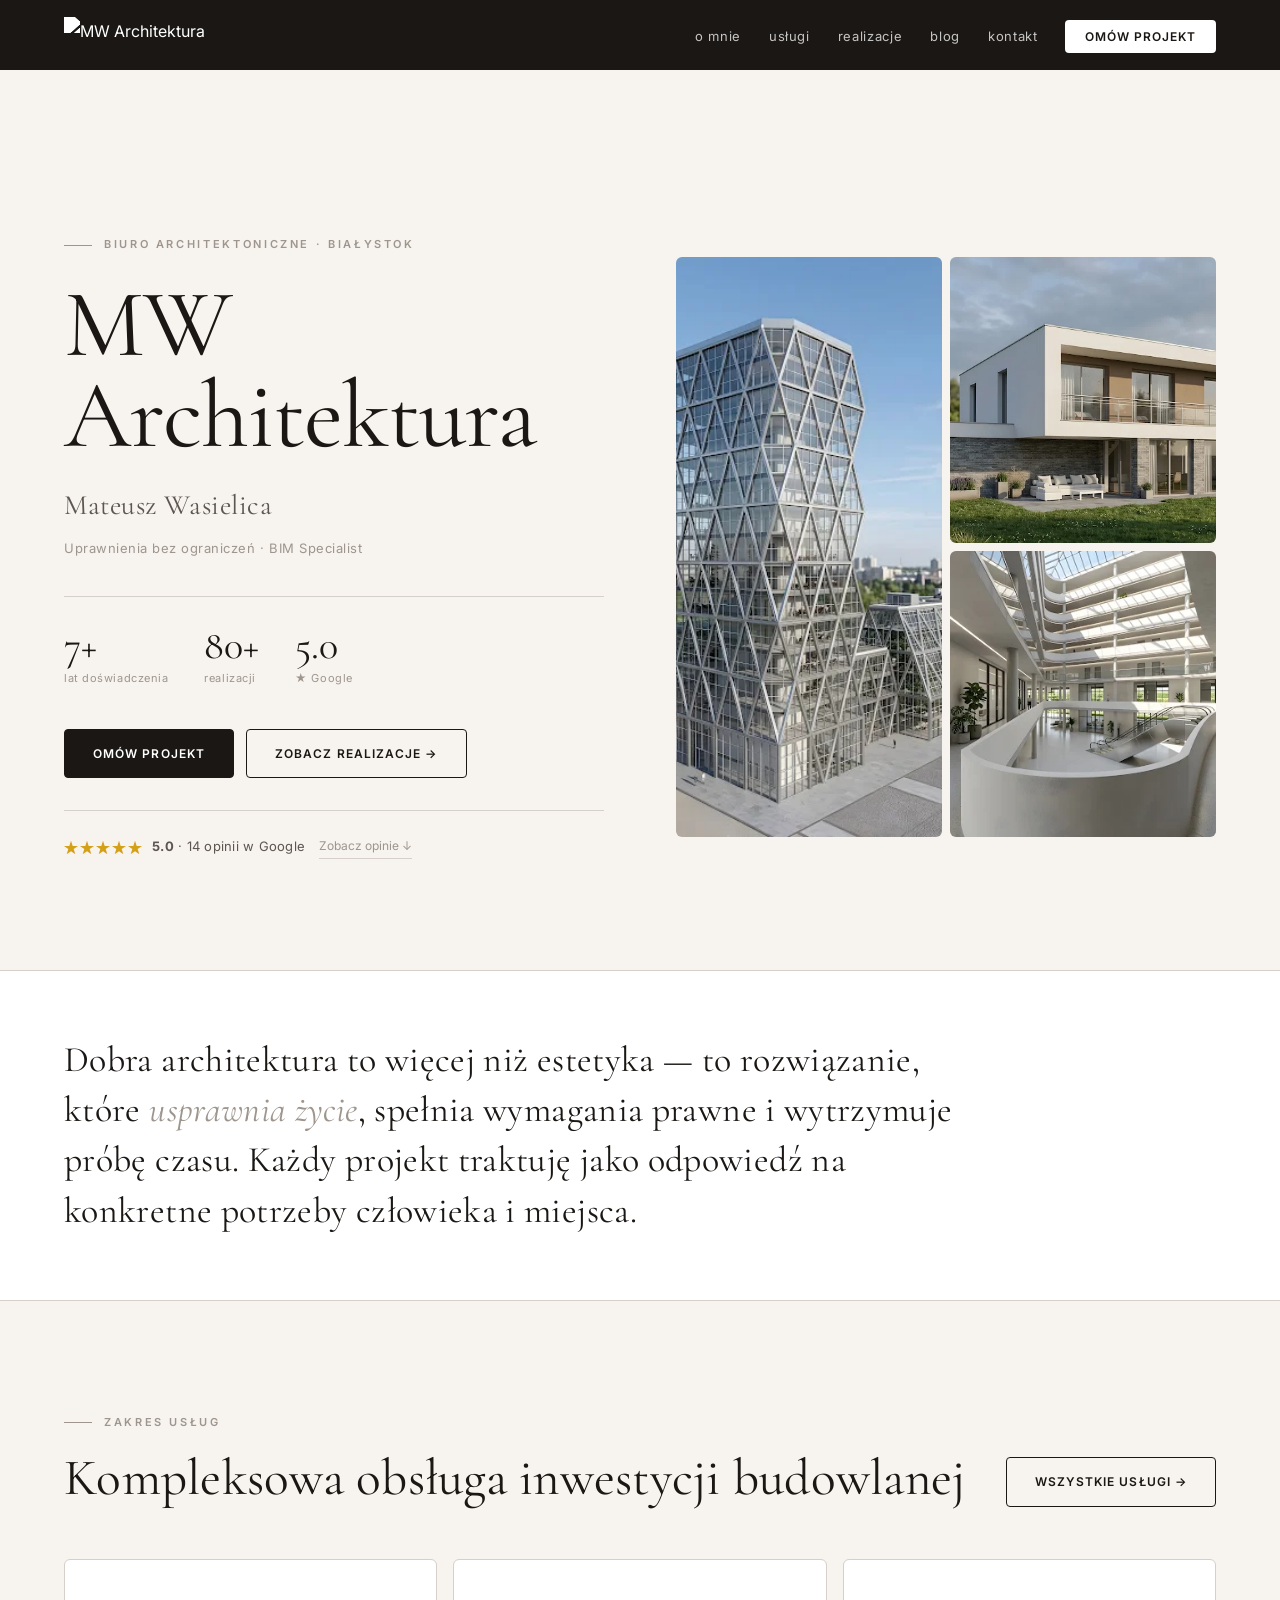
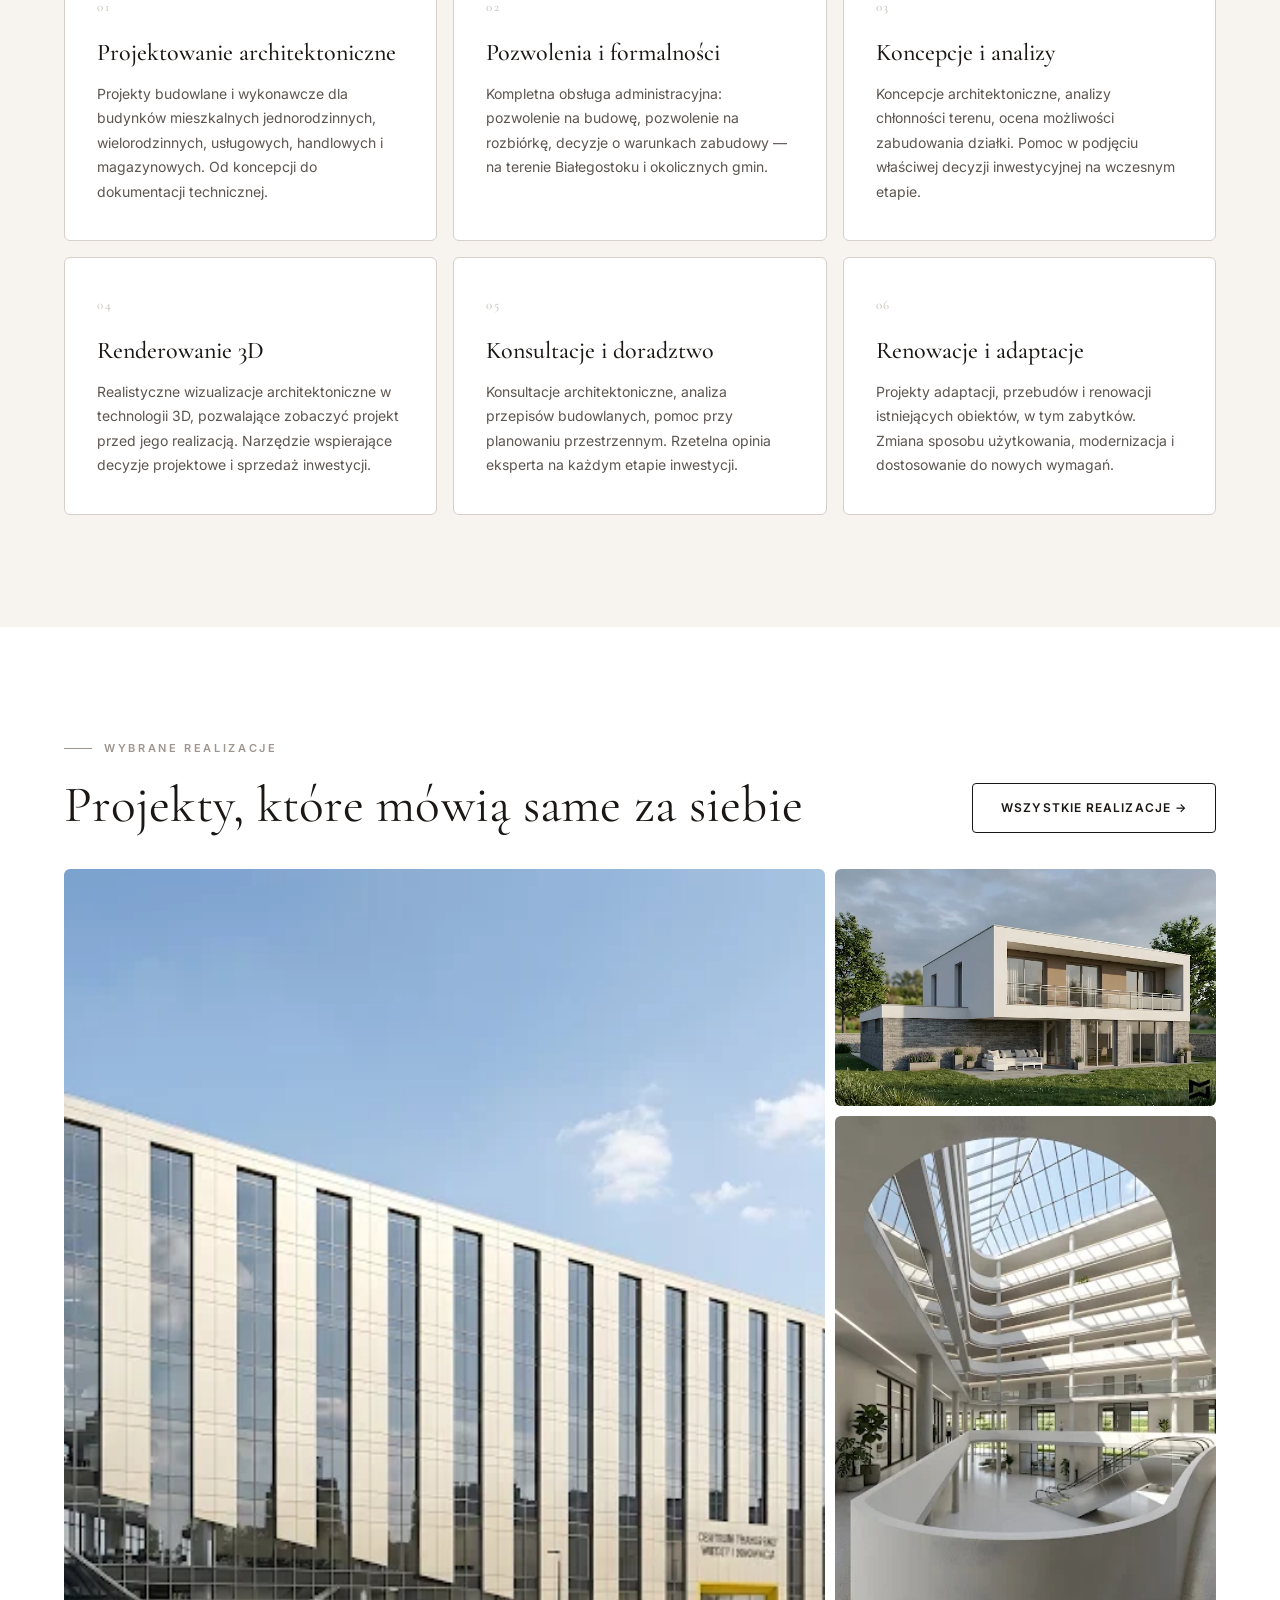
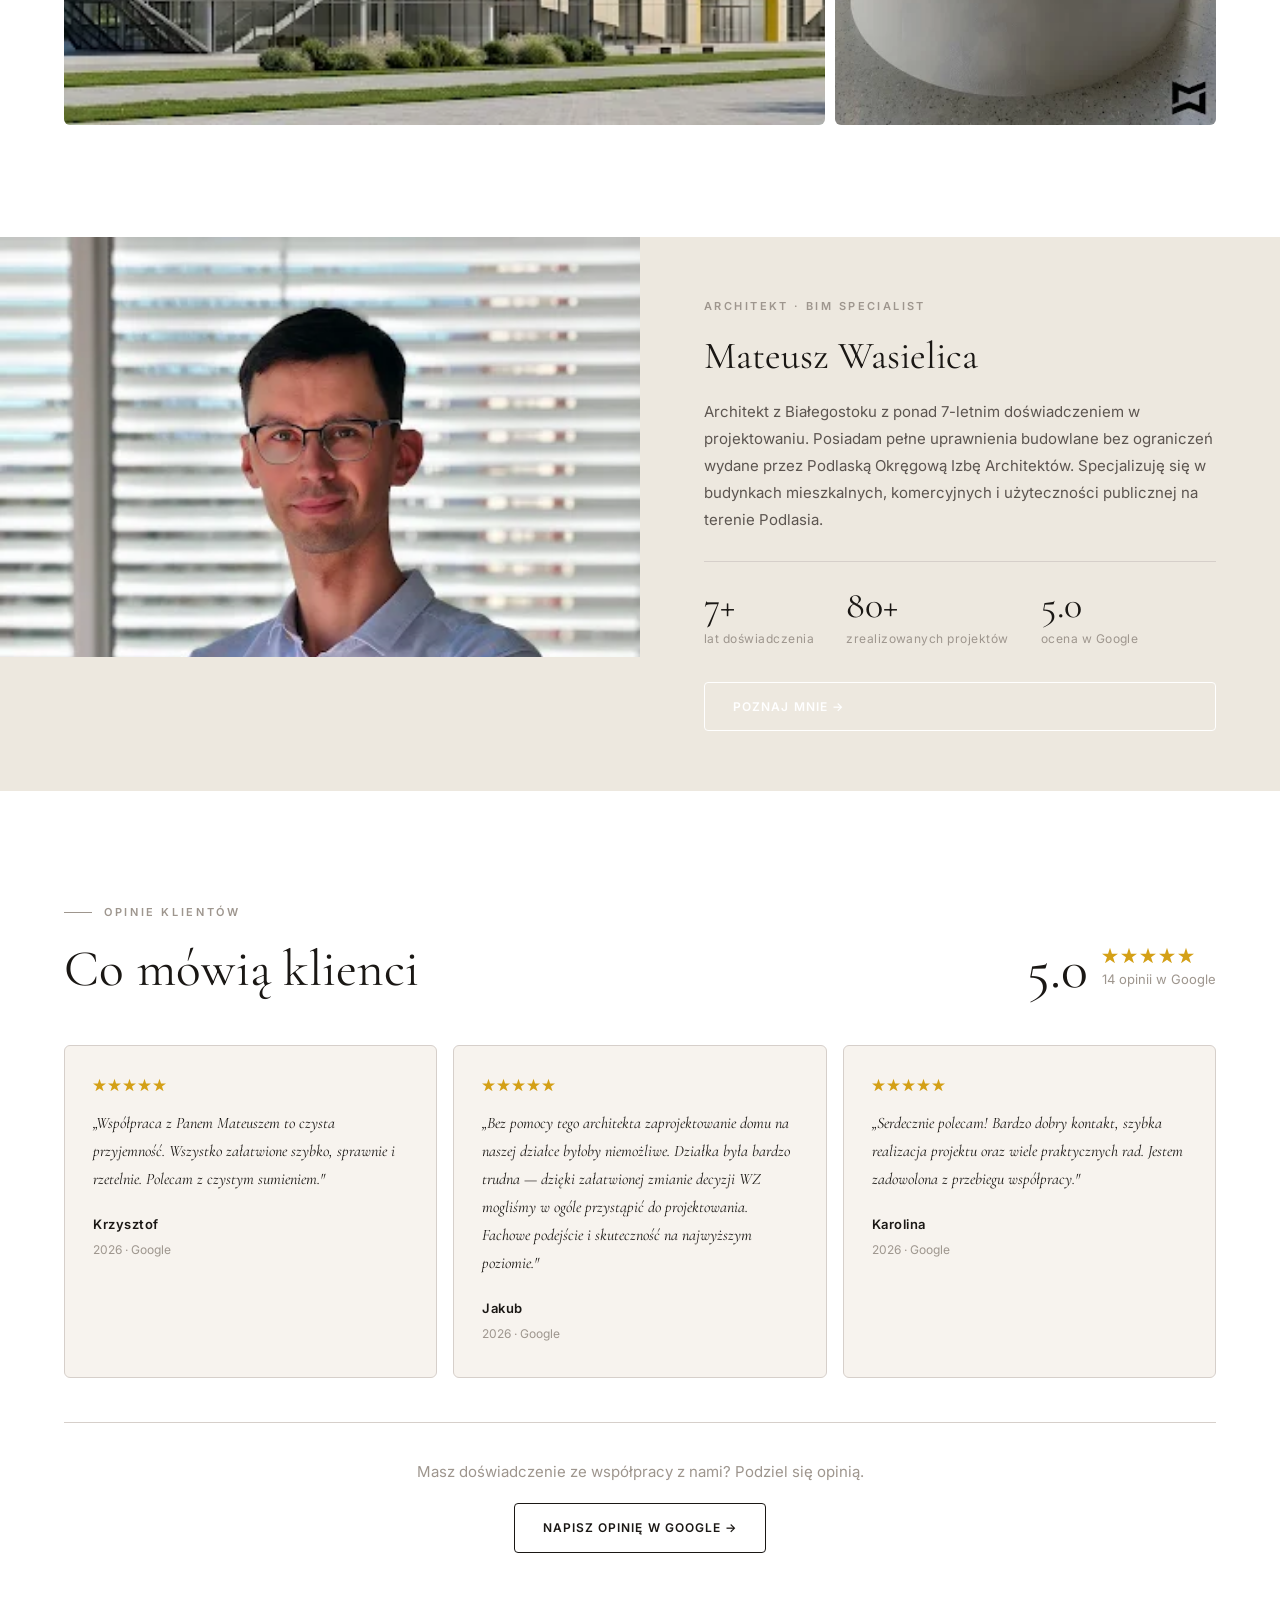
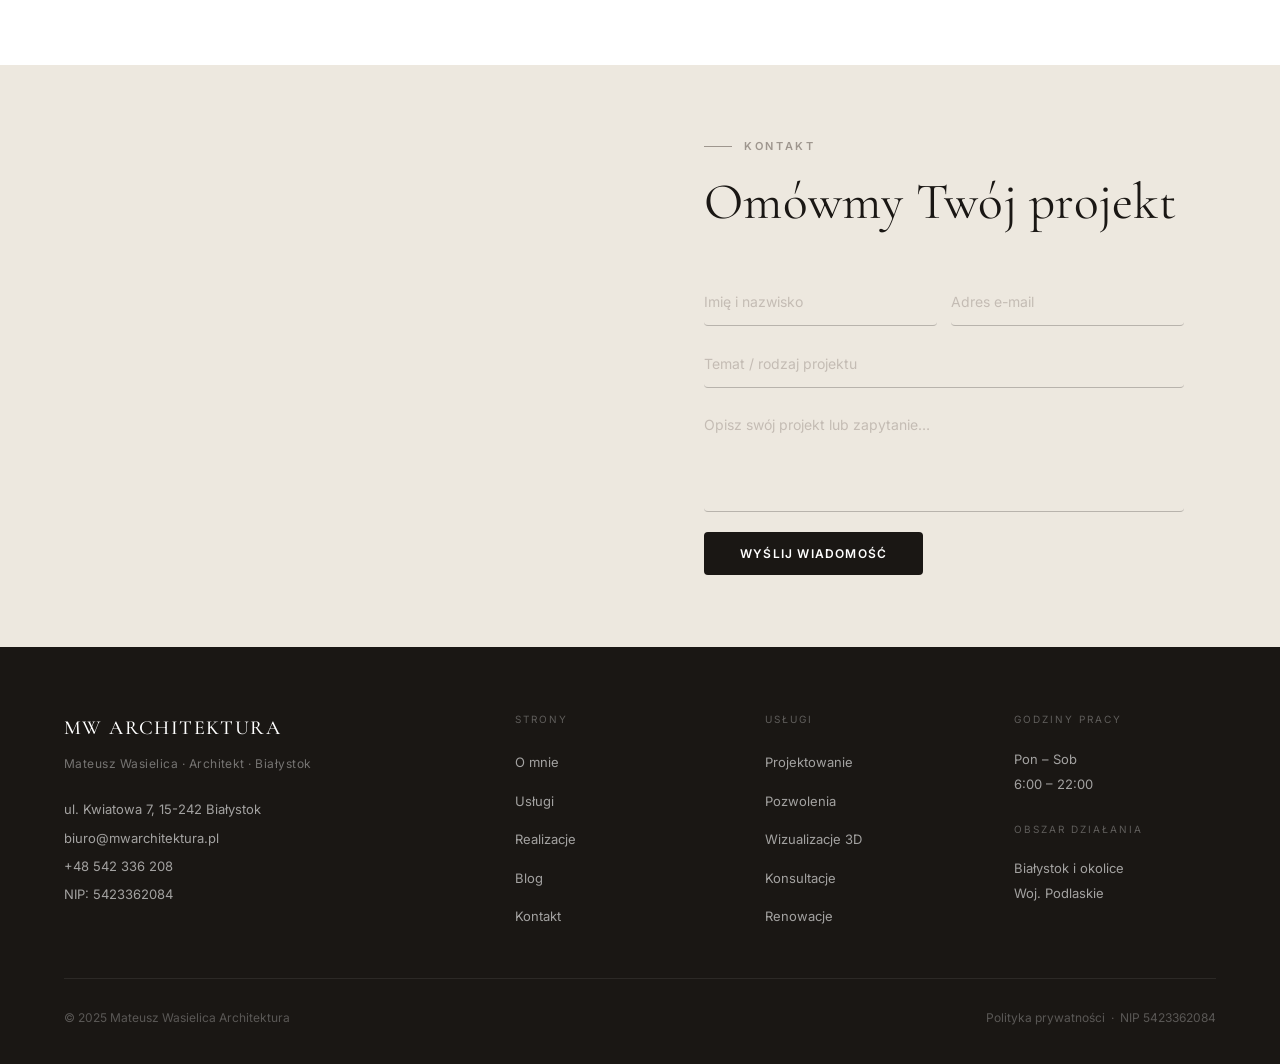
==== commit dc391c72: "Add files via upload" ====
--- a/index.html
+++ b/index.html
@@ -17,8 +17,7 @@
   <!-- NAVIGATION -->
   <nav class="nav">
     <a href="index.html" class="nav__logo">
-      <span class="nav__logo-main">MW Architektura</span>
-      <span class="nav__logo-sub">Mateusz Wasielica · Białystok</span>
+      <img src="https://raw.githubusercontent.com/franciszekmojsak/mwarchitektura/refs/heads/main/mwarchitektura_logo.jpg" alt="MW Architektura" class="nav__logo-img" />
     </a>
     <ul class="nav__links">
       <li><a href="o-mnie.html">O mnie</a></li>
@@ -48,28 +47,58 @@
 
     <!-- HERO -->
     <section class="hero" id="hero">
-      <div class="hero__bg" style="background-image: url('2026-03-11%20(2).webp');"></div>
-      <div class="hero__overlay"></div>
-      <div class="hero__content">
-        <p class="hero__tag">Biuro Architektoniczne · Białystok</p>
-        <h1 class="hero__title">Architektura,<br>która <em>służy życiu</em></h1>
-        <p class="hero__subtitle">Projektuję przestrzenie przemyślane — od pierwszego szkicu po pozwolenie na budowę.</p>
-        <div class="hero__ctas">
-          <a href="kontakt.html" class="btn btn--white">Omów projekt</a>
-          <a href="projekty.html" class="btn btn--ghost">Zobacz realizacje →</a>
-        </div>
-        <!-- Google Rating -->
-        <div class="hero__rating">
-          <div class="hero__stars">
-            <svg viewBox="0 0 20 20"><path d="M10 1l2.4 7.4H20l-6.2 4.5 2.4 7.4L10 16l-6.2 4.3 2.4-7.4L0 8.4h7.6z"/></svg>
-            <svg viewBox="0 0 20 20"><path d="M10 1l2.4 7.4H20l-6.2 4.5 2.4 7.4L10 16l-6.2 4.3 2.4-7.4L0 8.4h7.6z"/></svg>
-            <svg viewBox="0 0 20 20"><path d="M10 1l2.4 7.4H20l-6.2 4.5 2.4 7.4L10 16l-6.2 4.3 2.4-7.4L0 8.4h7.6z"/></svg>
-            <svg viewBox="0 0 20 20"><path d="M10 1l2.4 7.4H20l-6.2 4.5 2.4 7.4L10 16l-6.2 4.3 2.4-7.4L0 8.4h7.6z"/></svg>
-            <svg viewBox="0 0 20 20"><path d="M10 1l2.4 7.4H20l-6.2 4.5 2.4 7.4L10 16l-6.2 4.3 2.4-7.4L0 8.4h7.6z"/></svg>
-          </div>
-          <span class="hero__rating-text"><strong>5.0</strong> / 14 opinii w Google</span>
-          <a href="#opinie" class="hero__rating-link">Zobacz opinie ↓</a>
-        </div>
+      <div class="hero__inner">
+
+        <!-- LEFT: Text -->
+        <div class="hero__text">
+          <p class="hero__tag">Biuro Architektoniczne · Białystok</p>
+          <h1 class="hero__title">MW<br>Architektura</h1>
+          <p class="hero__name">Mateusz Wasielica</p>
+          <p class="hero__cred">Uprawnienia bez ograniczeń · BIM Specialist</p>
+          <div class="hero__stats">
+            <div>
+              <p class="hero__stat-num">7+</p>
+              <p class="hero__stat-label">lat doświadczenia</p>
+            </div>
+            <div>
+              <p class="hero__stat-num">80+</p>
+              <p class="hero__stat-label">realizacji</p>
+            </div>
+            <div>
+              <p class="hero__stat-num">5.0</p>
+              <p class="hero__stat-label">★ Google</p>
+            </div>
+          </div>
+          <div class="hero__ctas">
+            <a href="kontakt.html" class="btn btn--dark">Omów projekt</a>
+            <a href="projekty.html" class="btn btn--black">Zobacz realizacje →</a>
+          </div>
+          <div class="hero__rating">
+            <div class="hero__stars">
+              <svg viewBox="0 0 20 20"><path d="M10 1l2.4 7.4H20l-6.2 4.5 2.4 7.4L10 16l-6.2 4.3 2.4-7.4L0 8.4h7.6z"/></svg>
+              <svg viewBox="0 0 20 20"><path d="M10 1l2.4 7.4H20l-6.2 4.5 2.4 7.4L10 16l-6.2 4.3 2.4-7.4L0 8.4h7.6z"/></svg>
+              <svg viewBox="0 0 20 20"><path d="M10 1l2.4 7.4H20l-6.2 4.5 2.4 7.4L10 16l-6.2 4.3 2.4-7.4L0 8.4h7.6z"/></svg>
+              <svg viewBox="0 0 20 20"><path d="M10 1l2.4 7.4H20l-6.2 4.5 2.4 7.4L10 16l-6.2 4.3 2.4-7.4L0 8.4h7.6z"/></svg>
+              <svg viewBox="0 0 20 20"><path d="M10 1l2.4 7.4H20l-6.2 4.5 2.4 7.4L10 16l-6.2 4.3 2.4-7.4L0 8.4h7.6z"/></svg>
+            </div>
+            <span class="hero__rating-text"><strong>5.0</strong> · 14 opinii w Google</span>
+            <a href="#opinie" class="hero__rating-link">Zobacz opinie ↓</a>
+          </div>
+        </div>
+
+        <!-- RIGHT: Photo tiles -->
+        <div class="hero__tiles">
+          <div class="hero__tile hero__tile--tall">
+            <img src="2026-03-11%20(2).webp" alt="Projekt architektoniczny Białystok" loading="eager" />
+          </div>
+          <div class="hero__tile">
+            <img src="2026-03-14.webp" alt="Dom jednorodzinny projekt" loading="eager" />
+          </div>
+          <div class="hero__tile">
+            <img src="2026-03-10%20(2).webp" alt="Wnętrze architektoniczne" loading="eager" />
+          </div>
+        </div>
+
       </div>
     </section>
 
@@ -268,7 +297,7 @@
       <div class="contact-home__form">
         <p class="section__tag">Kontakt</p>
         <h2 class="section__title">Omówmy Twój projekt</h2>
-        <form class="contact-form" action="https://formspree.io/f/YOUR_FORM_ID" method="POST">
+        <form class="contact-form contact-form--dark" action="https://formspree.io/f/YOUR_FORM_ID" method="POST">
           <div class="contact-form__row">
             <input type="text" name="name" placeholder="Imię i nazwisko" required />
             <input type="email" name="email" placeholder="Adres e-mail" required />
--- a/css/styles.css
+++ b/css/styles.css
@@ -1,9 +1,9 @@
 /* =============================================
-   MW ARCHITEKTURA — Style główne
-   Mateusz Wasielica Architektura, Białystok
-   ============================================= */
-
-@import url('https://fonts.googleapis.com/css2?family=Cormorant+Garamond:ital,wght@0,300;0,400;0,500;0,600;1,300;1,400&family=Inter:wght@300;400;500;600&display=swap');
+   MW ARCHITEKTURA â Style gĹĂłwne v2
+   Mateusz Wasielica Architektura, BiaĹystok
+   ============================================= */
+
+@import url('https://fonts.googleapis.com/css2?family=Cormorant+Garamond:ital,wght@0,300;0,400;0,500;0,600;1,300;1,400;1,500&family=Inter:wght@300;400;500;600&display=swap');
 
 *, *::before, *::after {
   box-sizing: border-box;
@@ -12,27 +12,32 @@
 }
 
 :root {
-  --black:      #0A0A0A;
-  --white:      #FFFFFF;
-  --off-white:  #F5F3F0;
-  --gray-light: #ECEAE7;
-  --gray-mid:   #C8C4C0;
-  --gray-dark:  #6B6560;
-  --text:       #1C1C1C;
-  --font-heading: 'Cormorant Garamond', serif;
-  --font-body:    'Inter', sans-serif;
-  --nav-h:      72px;
-  --pad-x:      60px;
-  --pad-sec:    100px;
+  --dark:        #1A1714;
+  --dark-soft:   #2E2926;
+  --white:       #FFFFFF;
+  --cream:       #F7F3EE;
+  --cream-mid:   #EDE8DF;
+  --beige:       #D6CFCA;
+  --taupe:       #9E968E;
+  --taupe-light: #C4BCB4;
+  --text:        #1A1714;
+  --text-soft:   #5C5550;
+  --font-heading: 'Cormorant Garamond', Georgia, serif;
+  --font-body:    'Inter', system-ui, sans-serif;
+  --nav-h:       70px;
+  --pad-x:       64px;
+  --pad-sec:     112px;
+  --radius:      6px;
+  --radius-sm:   4px;
 }
 
 html { scroll-behavior: smooth; }
 
 body {
   font-family: var(--font-body);
-  background: var(--white);
+  background: var(--cream);
   color: var(--text);
-  font-size: 17px;
+  font-size: 16px;
   line-height: 1.78;
   -webkit-font-smoothing: antialiased;
   max-width: 1800px;
@@ -41,6 +46,7 @@
 
 img { max-width: 100%; height: auto; display: block; }
 a   { color: inherit; text-decoration: none; }
+ul  { list-style: none; }
 
 /* =============================================
    NAVIGATION
@@ -50,86 +56,94 @@
   position: fixed;
   top: 0; left: 0; right: 0;
   z-index: 1000;
-  background: var(--black);
+  background: var(--dark);
   display: flex;
   align-items: center;
   justify-content: space-between;
   padding: 0 var(--pad-x);
   height: var(--nav-h);
+  gap: 24px;
 }
 
 .nav__logo {
   display: flex;
-  flex-direction: column;
-  line-height: 1.1;
-}
-
+  align-items: center;
+  flex-shrink: 0;
+  text-decoration: none;
+}
+
+.nav__logo-img {
+  height: 36px;
+  width: auto;
+  display: block;
+  filter: brightness(0) invert(1);
+  object-fit: contain;
+}
+
+/* Fallback text logo if img not available */
 .nav__logo-main {
   color: var(--white);
   font-family: var(--font-heading);
-  font-size: 20px;
-  font-weight: 400;
-  letter-spacing: 0.08em;
+  font-size: 19px;
+  font-weight: 500;
+  letter-spacing: 0.1em;
   text-transform: uppercase;
+  line-height: 1;
 }
 
 .nav__logo-sub {
-  color: rgba(255,255,255,0.5);
-  font-size: 10px;
+  color: rgba(255,255,255,0.45);
+  font-size: 9.5px;
   letter-spacing: 0.18em;
   text-transform: uppercase;
+  display: block;
+  margin-top: 3px;
+}
+
+.nav__logo-text {
+  display: flex;
+  flex-direction: column;
 }
 
 .nav__links {
   display: flex;
   align-items: center;
-  gap: 36px;
+  gap: 28px;
   list-style: none;
+  flex-wrap: nowrap;
+  flex-shrink: 1;
+  min-width: 0;
 }
 
 .nav__links a {
-  color: var(--white);
+  color: rgba(255,255,255,0.75);
   font-size: 13px;
   font-weight: 400;
-  letter-spacing: 0.06em;
+  letter-spacing: 0.05em;
   text-transform: lowercase;
-  opacity: 0.8;
-  transition: opacity 0.2s;
-  position: relative;
-  padding-bottom: 2px;
-}
-
-.nav__links a::after {
-  content: '';
-  position: absolute;
-  bottom: -2px; left: 0;
-  width: 0; height: 1px;
+  transition: color 0.2s;
+  white-space: nowrap;
+}
+
+.nav__links a:hover,
+.nav__links li.active a { color: var(--white); }
+
+.nav__cta {
+  flex-shrink: 0;
   background: var(--white);
-  transition: width 0.3s;
-}
-
-.nav__links a:hover { opacity: 1; }
-.nav__links a:hover::after,
-.nav__links li.active a::after { width: 100%; }
-.nav__links li.active a { opacity: 1; }
-
-.nav__cta {
-  background: var(--white);
-  color: var(--black) !important;
-  padding: 10px 24px;
+  color: var(--dark) !important;
+  padding: 9px 20px !important;
   font-size: 12px !important;
-  font-weight: 500 !important;
+  font-weight: 600 !important;
   letter-spacing: 0.08em !important;
   text-transform: uppercase !important;
+  border-radius: var(--radius-sm);
+  white-space: nowrap;
   opacity: 1 !important;
-  transition: background 0.2s, color 0.2s !important;
-}
-
-.nav__cta:hover {
-  background: var(--off-white) !important;
-}
-
-.nav__cta::after { display: none !important; }
+  transition: background 0.2s !important;
+}
+
+.nav__cta:hover { background: var(--cream) !important; }
 
 /* Hamburger */
 .nav__hamburger {
@@ -138,11 +152,12 @@
   gap: 5px;
   cursor: pointer;
   padding: 4px;
+  flex-shrink: 0;
 }
 
 .nav__hamburger span {
   display: block;
-  width: 26px; height: 1.5px;
+  width: 24px; height: 1.5px;
   background: var(--white);
   transition: all 0.3s;
 }
@@ -156,13 +171,13 @@
   display: none;
   position: fixed;
   top: var(--nav-h); left: 0; right: 0; bottom: 0;
-  background: var(--black);
+  background: var(--dark);
   z-index: 999;
   padding: 48px var(--pad-x);
   overflow-y: auto;
 }
 
-.nav__mobile.open { display: flex; flex-direction: column; gap: 0; }
+.nav__mobile.open { display: flex; flex-direction: column; }
 
 .nav__mobile-links {
   list-style: none;
@@ -178,9 +193,8 @@
   display: block;
   color: var(--white);
   font-family: var(--font-heading);
-  font-size: 32px;
-  font-weight: 300;
-  letter-spacing: 0.02em;
+  font-size: 30px;
+  font-weight: 400;
   padding: 18px 0;
   transition: opacity 0.2s;
 }
@@ -192,124 +206,6 @@
    ============================================= */
 
 .page-content { padding-top: var(--nav-h); }
-
-/* =============================================
-   HERO
-   ============================================= */
-
-.hero {
-  position: relative;
-  height: 100vh;
-  min-height: 640px;
-  display: flex;
-  align-items: flex-end;
-  overflow: hidden;
-}
-
-.hero__bg {
-  position: absolute;
-  inset: 0;
-  background-size: cover;
-  background-position: center;
-  transform: scale(1.04);
-  transition: transform 8s ease-out;
-}
-
-.hero.loaded .hero__bg { transform: scale(1); }
-
-.hero__overlay {
-  position: absolute;
-  inset: 0;
-  background: linear-gradient(
-    to top,
-    rgba(0,0,0,0.85) 0%,
-    rgba(0,0,0,0.35) 60%,
-    rgba(0,0,0,0.15) 100%
-  );
-}
-
-.hero__content {
-  position: relative;
-  z-index: 2;
-  padding: 0 var(--pad-x) 80px;
-  color: var(--white);
-  max-width: 820px;
-}
-
-.hero__tag {
-  font-size: 12px;
-  letter-spacing: 0.2em;
-  text-transform: uppercase;
-  opacity: 0.65;
-  margin-bottom: 20px;
-}
-
-.hero__title {
-  font-family: var(--font-heading);
-  font-size: clamp(48px, 7vw, 96px);
-  font-weight: 300;
-  line-height: 1.05;
-  letter-spacing: 0.01em;
-  margin-bottom: 24px;
-}
-
-.hero__title em {
-  font-style: italic;
-  font-weight: 300;
-}
-
-.hero__subtitle {
-  font-size: 18px;
-  font-weight: 300;
-  opacity: 0.8;
-  max-width: 480px;
-  margin-bottom: 40px;
-  line-height: 1.7;
-}
-
-.hero__ctas {
-  display: flex;
-  gap: 16px;
-  align-items: center;
-  flex-wrap: wrap;
-  margin-bottom: 40px;
-}
-
-/* Social proof bar */
-.hero__rating {
-  display: flex;
-  align-items: center;
-  gap: 12px;
-  padding-top: 32px;
-  border-top: 1px solid rgba(255,255,255,0.2);
-}
-
-.hero__stars {
-  display: flex;
-  gap: 2px;
-}
-
-.hero__stars svg {
-  width: 16px;
-  height: 16px;
-  fill: #F5C842;
-}
-
-.hero__rating-text {
-  font-size: 14px;
-  opacity: 0.85;
-  letter-spacing: 0.02em;
-}
-
-.hero__rating-link {
-  font-size: 13px;
-  opacity: 0.6;
-  border-bottom: 1px solid rgba(255,255,255,0.35);
-  padding-bottom: 1px;
-  transition: opacity 0.2s;
-}
-
-.hero__rating-link:hover { opacity: 1; }
 
 /* =============================================
    BUTTONS
@@ -318,16 +214,17 @@
 .btn {
   display: inline-flex;
   align-items: center;
-  gap: 10px;
+  gap: 8px;
   font-family: var(--font-body);
-  font-size: 13px;
-  font-weight: 500;
-  letter-spacing: 0.08em;
+  font-size: 12px;
+  font-weight: 600;
+  letter-spacing: 0.09em;
   text-transform: uppercase;
-  padding: 14px 32px;
-  border: 1px solid currentColor;
+  padding: 13px 28px;
+  border: 1.5px solid currentColor;
+  border-radius: var(--radius-sm);
   cursor: pointer;
-  transition: all 0.25s;
+  transition: all 0.22s;
   white-space: nowrap;
 }
 
@@ -337,56 +234,52 @@
 }
 .btn--white:hover {
   background: var(--white);
-  color: var(--black);
+  color: var(--dark);
 }
 
 .btn--black {
-  color: var(--black);
-  border-color: var(--black);
+  color: var(--dark);
+  border-color: var(--dark);
 }
 .btn--black:hover {
-  background: var(--black);
+  background: var(--dark);
   color: var(--white);
+}
+
+.btn--dark {
+  background: var(--dark);
+  color: var(--white);
+  border-color: var(--dark);
+}
+.btn--dark:hover {
+  background: var(--dark-soft);
 }
 
 .btn--ghost {
   border-color: transparent;
-  padding: 14px 0;
-  font-size: 14px;
-  color: var(--white);
-  opacity: 0.7;
-}
-.btn--ghost:hover { opacity: 1; }
+  padding: 13px 0;
+  font-size: 13px;
+  color: rgba(255,255,255,0.75);
+}
+.btn--ghost:hover { color: var(--white); }
 
 /* =============================================
    SECTION UTILITIES
    ============================================= */
 
-.section {
-  padding: var(--pad-sec) var(--pad-x);
-}
-
-.section--black {
-  background: var(--black);
-  color: var(--white);
-}
-
-.section--off-white {
-  background: var(--off-white);
-}
-
-.section--gray {
-  background: var(--gray-light);
-}
-
-/* Tag — widoczny, czytelny */
+.section { padding: var(--pad-sec) var(--pad-x); }
+.section--cream { background: var(--cream); }
+.section--white { background: var(--white); }
+.section--dark { background: var(--dark); color: var(--white); }
+.section--mid { background: var(--cream-mid); }
+
 .section__tag {
-  font-size: 12px;
-  font-weight: 500;
-  letter-spacing: 0.22em;
+  font-size: 11px;
+  font-weight: 600;
+  letter-spacing: 0.24em;
   text-transform: uppercase;
-  color: var(--gray-dark);
-  margin-bottom: 20px;
+  color: var(--taupe);
+  margin-bottom: 18px;
   display: flex;
   align-items: center;
   gap: 12px;
@@ -395,73 +288,220 @@
 .section__tag::before {
   content: '';
   display: block;
-  width: 32px;
-  height: 1px;
+  width: 28px; height: 1px;
   background: currentColor;
   flex-shrink: 0;
 }
 
-.section--black .section__tag {
-  color: rgba(255,255,255,0.5);
-}
+.section--dark .section__tag { color: rgba(255,255,255,0.45); }
 
 .section__title {
   font-family: var(--font-heading);
-  font-size: clamp(36px, 4.5vw, 64px);
-  font-weight: 300;
+  font-size: clamp(34px, 4vw, 58px);
+  font-weight: 400;
   line-height: 1.1;
+  letter-spacing: 0.005em;
+  margin-bottom: 48px;
+  color: var(--text);
+}
+
+.section--dark .section__title { color: var(--white); }
+
+.section__text {
+  font-size: 16px;
+  line-height: 1.85;
+  color: var(--text-soft);
+  max-width: 680px;
+  margin-bottom: 24px;
+}
+
+.section--dark .section__text { color: rgba(255,255,255,0.7); }
+
+/* =============================================
+   HERO â split layout
+   ============================================= */
+
+.hero {
+  background: var(--cream);
+  min-height: 100vh;
+  display: flex;
+  align-items: center;
+  padding: calc(var(--nav-h) + 56px) var(--pad-x) 72px;
+}
+
+.hero__inner {
+  display: grid;
+  grid-template-columns: 1fr 1fr;
+  gap: 72px;
+  align-items: center;
+  width: 100%;
+}
+
+.hero__text { }
+
+.hero__tag {
+  font-size: 11px;
+  font-weight: 600;
+  letter-spacing: 0.24em;
+  text-transform: uppercase;
+  color: var(--taupe);
+  margin-bottom: 24px;
+  display: flex;
+  align-items: center;
+  gap: 12px;
+}
+
+.hero__tag::before {
+  content: '';
+  display: inline-block;
+  width: 28px; height: 1px;
+  background: currentColor;
+}
+
+.hero__title {
+  font-family: var(--font-heading);
+  font-size: clamp(54px, 7.5vw, 110px);
+  font-weight: 400;
+  line-height: 0.95;
+  letter-spacing: -0.01em;
+  color: var(--dark);
+  margin-bottom: 20px;
+}
+
+.hero__name {
+  font-family: var(--font-heading);
+  font-size: clamp(20px, 2.2vw, 28px);
+  font-weight: 400;
+  color: var(--text-soft);
+  margin-bottom: 6px;
+  letter-spacing: 0.02em;
+}
+
+.hero__cred {
+  font-size: 13px;
+  color: var(--taupe);
+  letter-spacing: 0.04em;
+  margin-bottom: 36px;
+}
+
+.hero__stats {
+  display: flex;
+  gap: 36px;
+  margin-bottom: 40px;
+  padding-top: 28px;
+  border-top: 1px solid var(--beige);
+}
+
+.hero__stat-num {
+  font-family: var(--font-heading);
+  font-size: 40px;
+  font-weight: 400;
+  color: var(--dark);
+  line-height: 1;
+  margin-bottom: 4px;
+}
+
+.hero__stat-label {
+  font-size: 11px;
+  color: var(--taupe);
+  letter-spacing: 0.05em;
+}
+
+.hero__ctas {
+  display: flex;
+  gap: 12px;
+  align-items: center;
+  flex-wrap: wrap;
+  margin-bottom: 32px;
+}
+
+/* Rating bar */
+.hero__rating {
+  display: flex;
+  align-items: center;
+  gap: 10px;
+  padding-top: 24px;
+  border-top: 1px solid var(--beige);
+}
+
+.hero__stars {
+  display: flex;
+  gap: 2px;
+}
+
+.hero__stars svg {
+  width: 14px; height: 14px;
+  fill: #D4A017;
+}
+
+.hero__rating-text {
+  font-size: 13px;
+  color: var(--text-soft);
+  letter-spacing: 0.02em;
+}
+
+.hero__rating-link {
+  font-size: 12px;
+  color: var(--taupe);
+  border-bottom: 1px solid var(--beige);
+  padding-bottom: 1px;
+  margin-left: 4px;
+  transition: color 0.2s;
+}
+
+.hero__rating-link:hover { color: var(--text); }
+
+/* Photo tiles */
+.hero__tiles {
+  display: grid;
+  grid-template-columns: 1fr 1fr;
+  grid-template-rows: 1fr 1fr;
+  gap: 8px;
+  height: min(68vh, 580px);
+}
+
+.hero__tile {
+  overflow: hidden;
+  border-radius: var(--radius);
+}
+
+.hero__tile img {
+  width: 100%;
+  height: 100%;
+  object-fit: cover;
+  transition: transform 0.6s ease;
+}
+
+.hero__tile:hover img { transform: scale(1.04); }
+
+.hero__tile--tall {
+  grid-row: 1 / 3;
+}
+
+/* =============================================
+   MANIFESTO STRIP
+   ============================================= */
+
+.manifesto {
+  padding: 64px var(--pad-x);
+  background: var(--white);
+  border-top: 1px solid var(--beige);
+  border-bottom: 1px solid var(--beige);
+}
+
+.manifesto__text {
+  font-family: var(--font-heading);
+  font-size: clamp(22px, 2.8vw, 38px);
+  font-weight: 400;
+  line-height: 1.4;
   letter-spacing: 0.01em;
-  margin-bottom: 56px;
-}
-
-.section__lead {
-  font-size: 19px;
-  line-height: 1.8;
-  color: var(--gray-dark);
-  max-width: 760px;
-  margin-bottom: 48px;
-}
-
-.section--black .section__lead {
-  color: rgba(255,255,255,0.7);
-}
-
-.section__text {
-  font-size: 17px;
-  line-height: 1.85;
-  color: var(--text);
-  max-width: 720px;
-  margin-bottom: 24px;
-}
-
-.section--black .section__text {
-  color: rgba(255,255,255,0.75);
-}
-
-/* =============================================
-   MANIFESTO STRIP
-   ============================================= */
-
-.manifesto {
-  padding: 72px var(--pad-x);
-  background: var(--off-white);
-  border-top: 1px solid var(--gray-light);
-  border-bottom: 1px solid var(--gray-light);
-}
-
-.manifesto__text {
-  font-family: var(--font-heading);
-  font-size: clamp(24px, 3.2vw, 44px);
-  font-weight: 300;
-  line-height: 1.35;
-  letter-spacing: 0.01em;
-  max-width: 960px;
+  max-width: 900px;
   color: var(--text);
 }
 
 .manifesto__text em {
   font-style: italic;
-  color: var(--gray-dark);
+  color: var(--taupe);
 }
 
 /* =============================================
@@ -470,56 +510,58 @@
 
 .services-home {
   padding: var(--pad-sec) var(--pad-x);
-  border-top: 1px solid var(--gray-light);
+  background: var(--cream);
 }
 
 .services-home__header {
   display: flex;
   justify-content: space-between;
   align-items: flex-end;
-  margin-bottom: 64px;
-  gap: 40px;
+  margin-bottom: 52px;
+  gap: 32px;
   flex-wrap: wrap;
 }
 
 .services-home__grid {
   display: grid;
   grid-template-columns: repeat(3, 1fr);
-  gap: 1px;
-  background: var(--gray-mid);
-  border: 1px solid var(--gray-mid);
+  gap: 16px;
 }
 
 .service-card {
   background: var(--white);
-  padding: 40px 36px;
-  transition: background 0.25s;
+  padding: 36px 32px;
+  border-radius: var(--radius);
+  border: 1px solid var(--beige);
+  transition: border-color 0.25s, box-shadow 0.25s;
 }
 
 .service-card:hover {
-  background: var(--off-white);
+  border-color: var(--taupe);
+  box-shadow: 0 4px 20px rgba(26,23,20,0.06);
 }
 
 .service-card__num {
   font-family: var(--font-heading);
   font-size: 13px;
   letter-spacing: 0.12em;
-  color: var(--gray-mid);
+  color: var(--taupe-light);
   margin-bottom: 20px;
 }
 
 .service-card__title {
   font-family: var(--font-heading);
-  font-size: 26px;
+  font-size: 24px;
   font-weight: 500;
-  margin-bottom: 16px;
+  margin-bottom: 14px;
   line-height: 1.2;
+  color: var(--dark);
 }
 
 .service-card__text {
-  font-size: 15px;
+  font-size: 14px;
   line-height: 1.75;
-  color: var(--gray-dark);
+  color: var(--text-soft);
 }
 
 /* =============================================
@@ -527,37 +569,35 @@
    ============================================= */
 
 .projects-home {
-  padding: 0 var(--pad-x) var(--pad-sec);
+  padding: var(--pad-sec) var(--pad-x);
+  background: var(--white);
 }
 
 .projects-home__header {
   display: flex;
   justify-content: space-between;
   align-items: flex-end;
-  margin-bottom: 48px;
-  padding-top: 80px;
-  border-top: 1px solid var(--gray-light);
+  margin-bottom: 36px;
   flex-wrap: wrap;
-  gap: 24px;
+  gap: 20px;
 }
 
 .projects-home__grid {
   display: grid;
   grid-template-columns: 2fr 1fr;
   grid-template-rows: auto auto;
-  gap: 2px;
+  gap: 10px;
 }
 
 .project-card {
   position: relative;
   overflow: hidden;
-  background: var(--gray-light);
+  background: var(--cream-mid);
   cursor: pointer;
-}
-
-.project-card--large {
-  grid-row: 1 / 3;
-}
+  border-radius: var(--radius);
+}
+
+.project-card--large { grid-row: 1 / 3; }
 
 .project-card__img {
   width: 100%;
@@ -565,37 +605,32 @@
   object-fit: cover;
   display: block;
   transition: transform 0.6s ease;
-  min-height: 280px;
-}
-
-.project-card--large .project-card__img {
-  min-height: 560px;
-}
-
-.project-card:hover .project-card__img {
-  transform: scale(1.04);
-}
+  min-height: 200px;
+}
+
+.project-card--large .project-card__img { min-height: 360px; }
+
+.project-card:hover .project-card__img { transform: scale(1.04); }
 
 .project-card__overlay {
   position: absolute;
   inset: 0;
-  background: linear-gradient(to top, rgba(0,0,0,0.65) 0%, transparent 55%);
+  background: linear-gradient(to top, rgba(26,23,20,0.7) 0%, transparent 55%);
   opacity: 0;
-  transition: opacity 0.35s;
-}
-
-.project-card:hover .project-card__overlay {
-  opacity: 1;
-}
+  transition: opacity 0.3s;
+  border-radius: var(--radius);
+}
+
+.project-card:hover .project-card__overlay { opacity: 1; }
 
 .project-card__info {
   position: absolute;
   bottom: 0; left: 0; right: 0;
-  padding: 28px 28px 24px;
+  padding: 24px 22px;
   color: var(--white);
-  transform: translateY(8px);
+  transform: translateY(6px);
   opacity: 0;
-  transition: all 0.35s;
+  transition: all 0.3s;
 }
 
 .project-card:hover .project-card__info {
@@ -608,12 +643,12 @@
   letter-spacing: 0.18em;
   text-transform: uppercase;
   opacity: 0.7;
-  margin-bottom: 6px;
+  margin-bottom: 5px;
 }
 
 .project-card__title {
   font-family: var(--font-heading);
-  font-size: 22px;
+  font-size: 20px;
   font-weight: 400;
 }
 
@@ -624,13 +659,13 @@
 .about-teaser {
   display: grid;
   grid-template-columns: 1fr 1fr;
-  min-height: 560px;
-  border-top: 1px solid var(--gray-light);
+  min-height: 380px;
+  background: var(--cream);
 }
 
 .about-teaser__img {
   overflow: hidden;
-  background: var(--gray-light);
+  background: var(--cream-mid);
 }
 
 .about-teaser__img img {
@@ -638,60 +673,62 @@
   height: 100%;
   object-fit: cover;
   object-position: center top;
+  max-height: 420px;
 }
 
 .about-teaser__content {
-  padding: 80px 72px;
-  background: var(--black);
-  color: var(--white);
+  padding: 60px 64px;
+  background: var(--cream-mid);
   display: flex;
   flex-direction: column;
   justify-content: center;
 }
 
 .about-teaser__tag {
+  font-size: 11px;
+  font-weight: 600;
+  letter-spacing: 0.22em;
+  text-transform: uppercase;
+  color: var(--taupe);
+  margin-bottom: 18px;
+}
+
+.about-teaser__title {
+  font-family: var(--font-heading);
+  font-size: clamp(28px, 3vw, 44px);
+  font-weight: 400;
+  line-height: 1.15;
+  margin-bottom: 20px;
+  color: var(--dark);
+}
+
+.about-teaser__text {
+  font-size: 15px;
+  line-height: 1.8;
+  color: var(--text-soft);
+  margin-bottom: 28px;
+}
+
+.about-teaser__stats {
+  display: flex;
+  gap: 32px;
+  margin-bottom: 32px;
+  padding-top: 24px;
+  border-top: 1px solid var(--beige);
+}
+
+.stat__num {
+  font-family: var(--font-heading);
+  font-size: 38px;
+  font-weight: 400;
+  line-height: 1;
+  color: var(--dark);
+  margin-bottom: 4px;
+}
+
+.stat__label {
   font-size: 12px;
-  letter-spacing: 0.2em;
-  text-transform: uppercase;
-  color: rgba(255,255,255,0.45);
-  margin-bottom: 24px;
-}
-
-.about-teaser__title {
-  font-family: var(--font-heading);
-  font-size: clamp(32px, 3.5vw, 52px);
-  font-weight: 300;
-  line-height: 1.15;
-  margin-bottom: 28px;
-  letter-spacing: 0.01em;
-}
-
-.about-teaser__text {
-  font-size: 16px;
-  line-height: 1.85;
-  color: rgba(255,255,255,0.72);
-  margin-bottom: 40px;
-}
-
-.about-teaser__stats {
-  display: flex;
-  gap: 40px;
-  margin-bottom: 40px;
-  padding-top: 32px;
-  border-top: 1px solid rgba(255,255,255,0.12);
-}
-
-.stat__num {
-  font-family: var(--font-heading);
-  font-size: 44px;
-  font-weight: 300;
-  line-height: 1;
-  margin-bottom: 6px;
-}
-
-.stat__label {
-  font-size: 13px;
-  color: rgba(255,255,255,0.5);
+  color: var(--taupe);
   letter-spacing: 0.04em;
 }
 
@@ -701,15 +738,14 @@
 
 .reviews {
   padding: var(--pad-sec) var(--pad-x);
-  background: var(--off-white);
-  border-top: 1px solid var(--gray-light);
+  background: var(--white);
 }
 
 .reviews__header {
   display: flex;
   justify-content: space-between;
   align-items: flex-end;
-  margin-bottom: 56px;
+  margin-bottom: 48px;
   flex-wrap: wrap;
   gap: 24px;
 }
@@ -717,68 +753,57 @@
 .reviews__score {
   display: flex;
   align-items: center;
-  gap: 16px;
+  gap: 14px;
 }
 
 .reviews__score-num {
   font-family: var(--font-heading);
-  font-size: 64px;
-  font-weight: 300;
+  font-size: 56px;
+  font-weight: 400;
   line-height: 1;
-  color: var(--black);
+  color: var(--dark);
 }
 
 .reviews__score-meta {
   display: flex;
   flex-direction: column;
-  gap: 6px;
-}
-
-.reviews__stars {
-  display: flex;
-  gap: 3px;
-}
-
-.reviews__stars svg {
-  width: 18px;
-  height: 18px;
-  fill: #F5C842;
-}
+  gap: 5px;
+}
+
+.reviews__stars svg { width: 16px; height: 16px; fill: #D4A017; }
+.reviews__stars { display: flex; gap: 3px; }
 
 .reviews__count {
-  font-size: 14px;
-  color: var(--gray-dark);
+  font-size: 13px;
+  color: var(--taupe);
 }
 
 .reviews__grid {
   display: grid;
   grid-template-columns: repeat(3, 1fr);
+  gap: 16px;
+}
+
+.review-card {
+  background: var(--cream);
+  padding: 32px 28px;
+  border-radius: var(--radius);
+  border: 1px solid var(--beige);
+}
+
+.review-card__stars {
+  display: flex;
   gap: 2px;
-  background: var(--gray-mid);
-  border: 1px solid var(--gray-mid);
-}
-
-.review-card {
-  background: var(--white);
-  padding: 36px 32px;
-}
-
-.review-card__stars {
-  display: flex;
-  gap: 2px;
-  margin-bottom: 20px;
-}
-
-.review-card__stars svg {
-  width: 14px; height: 14px;
-  fill: #F5C842;
-}
+  margin-bottom: 18px;
+}
+
+.review-card__stars svg { width: 13px; height: 13px; fill: #D4A017; }
 
 .review-card__text {
   font-size: 16px;
-  line-height: 1.8;
+  line-height: 1.75;
   color: var(--text);
-  margin-bottom: 24px;
+  margin-bottom: 20px;
   font-style: italic;
   font-family: var(--font-heading);
   font-weight: 400;
@@ -787,44 +812,42 @@
 .review-card__author {
   font-size: 13px;
   font-weight: 600;
-  color: var(--black);
+  color: var(--dark);
   letter-spacing: 0.04em;
 }
 
 .review-card__date {
   font-size: 12px;
-  color: var(--gray-dark);
-  margin-top: 4px;
+  color: var(--taupe);
+  margin-top: 3px;
 }
 
 .reviews__cta {
   text-align: center;
-  margin-top: 48px;
-  padding-top: 40px;
-  border-top: 1px solid var(--gray-mid);
+  margin-top: 44px;
+  padding-top: 36px;
+  border-top: 1px solid var(--beige);
 }
 
 .reviews__cta p {
   font-size: 15px;
-  color: var(--gray-dark);
-  margin-bottom: 20px;
-}
-
-/* =============================================
-   CONTACT SECTION
+  color: var(--taupe);
+  margin-bottom: 18px;
+}
+
+/* =============================================
+   CONTACT SECTION (homepage)
    ============================================= */
 
 .contact-home {
   display: grid;
   grid-template-columns: 1fr 1fr;
-  min-height: 500px;
-  border-top: 1px solid var(--gray-light);
+  min-height: 480px;
 }
 
 .contact-home__map {
-  position: relative;
   overflow: hidden;
-  background: var(--gray-light);
+  background: var(--cream-mid);
 }
 
 .contact-home__map iframe {
@@ -833,152 +856,187 @@
   min-height: 400px;
   border: 0;
   display: block;
-  filter: grayscale(25%);
+  filter: grayscale(20%) sepia(10%);
 }
 
 .contact-home__form {
-  padding: 80px 72px;
-  background: var(--black);
-  color: var(--white);
-}
+  padding: 72px 64px;
+  background: var(--cream-mid);
+}
+
+/* =============================================
+   CONTACT FORM
+   ============================================= */
 
 .contact-form {
-  margin-top: 40px;
+  margin-top: 36px;
   display: flex;
   flex-direction: column;
-  gap: 16px;
+  gap: 14px;
   max-width: 480px;
 }
 
 .contact-form__row {
   display: grid;
   grid-template-columns: 1fr 1fr;
-  gap: 16px;
-}
-
-.contact-form input,
-.contact-form textarea,
-.contact-form select {
+  gap: 14px;
+}
+
+/* Dark background variant (homepage) */
+.contact-form--dark input,
+.contact-form--dark textarea,
+.contact-form--dark select {
   width: 100%;
-  background: rgba(255,255,255,0.06);
-  border: 1px solid rgba(255,255,255,0.18);
-  border-bottom: 1px solid rgba(255,255,255,0.4);
-  color: var(--white);
-  padding: 16px 0;
+  background: transparent;
+  border: none;
+  border-bottom: 1.5px solid rgba(26,23,20,0.25);
+  color: var(--dark);
+  padding: 14px 0;
   font-family: var(--font-body);
   font-size: 15px;
   outline: none;
   transition: border-color 0.2s;
-  border-top: none;
-  border-left: none;
-  border-right: none;
+}
+
+.contact-form--dark input:focus,
+.contact-form--dark textarea:focus {
+  border-bottom-color: var(--dark);
+}
+
+.contact-form--dark input::placeholder,
+.contact-form--dark textarea::placeholder {
+  color: var(--taupe);
+  font-size: 14px;
+}
+
+/* Light background variant (kontakt.html) */
+.contact-form--light input,
+.contact-form--light textarea {
+  width: 100%;
+  background: var(--white);
+  border: 1.5px solid var(--beige);
+  border-radius: var(--radius-sm);
+  color: var(--dark);
+  padding: 13px 16px;
+  font-family: var(--font-body);
+  font-size: 15px;
+  outline: none;
+  transition: border-color 0.2s;
+}
+
+.contact-form--light input:focus,
+.contact-form--light textarea:focus {
+  border-color: var(--taupe);
+}
+
+.contact-form--light input::placeholder,
+.contact-form--light textarea::placeholder {
+  color: var(--taupe-light);
+  font-size: 14px;
+}
+
+/* Default (dark page) â kept for backwards compat */
+.contact-form input:not([class]),
+.contact-form textarea:not([class]) {
+  width: 100%;
   background: transparent;
-}
-
-.contact-form input:focus,
-.contact-form textarea:focus {
-  border-bottom-color: var(--white);
-}
-
-.contact-form input::placeholder,
-.contact-form textarea::placeholder {
-  color: rgba(255,255,255,0.38);
-  font-size: 14px;
+  border: none;
+  border-bottom: 1.5px solid rgba(26,23,20,0.25);
+  color: var(--dark);
+  padding: 14px 0;
+  font-family: var(--font-body);
+  font-size: 15px;
+  outline: none;
+  transition: border-color 0.2s;
 }
 
 .contact-form textarea {
-  min-height: 120px;
+  min-height: 110px;
   resize: none;
 }
 
 .contact-form__submit {
-  margin-top: 8px;
-  background: var(--white);
-  color: var(--black);
+  margin-top: 6px;
+  background: var(--dark);
+  color: var(--white);
   border: none;
-  padding: 16px 40px;
+  padding: 14px 36px;
   font-family: var(--font-body);
-  font-size: 13px;
+  font-size: 12px;
   font-weight: 600;
   letter-spacing: 0.1em;
   text-transform: uppercase;
+  border-radius: var(--radius-sm);
   cursor: pointer;
-  transition: opacity 0.2s;
+  transition: background 0.2s;
   align-self: flex-start;
 }
 
-.contact-form__submit:hover { opacity: 0.85; }
+.contact-form__submit:hover { background: var(--dark-soft); }
 
 /* =============================================
    FOOTER
    ============================================= */
 
 .footer {
-  background: var(--black);
+  background: var(--dark);
   color: var(--white);
-  padding: 72px var(--pad-x) 40px;
-  border-top: 1px solid rgba(255,255,255,0.08);
+  padding: 64px var(--pad-x) 36px;
 }
 
 .footer__top {
   display: grid;
   grid-template-columns: 2fr 1fr 1fr 1fr;
-  gap: 60px;
-  padding-bottom: 56px;
+  gap: 48px;
+  padding-bottom: 48px;
   border-bottom: 1px solid rgba(255,255,255,0.08);
-  margin-bottom: 32px;
+  margin-bottom: 28px;
 }
 
 .footer__brand-name {
   font-family: var(--font-heading);
-  font-size: 22px;
-  font-weight: 400;
-  letter-spacing: 0.06em;
+  font-size: 20px;
+  font-weight: 500;
+  letter-spacing: 0.07em;
   text-transform: uppercase;
-  margin-bottom: 8px;
+  margin-bottom: 6px;
 }
 
 .footer__brand-tagline {
+  font-size: 12px;
+  color: rgba(255,255,255,0.4);
+  letter-spacing: 0.04em;
+  margin-bottom: 24px;
+}
+
+.footer__contact-info {
+  display: flex;
+  flex-direction: column;
+  gap: 6px;
   font-size: 13px;
-  color: rgba(255,255,255,0.45);
-  letter-spacing: 0.04em;
-  margin-bottom: 28px;
-}
-
-.footer__contact-info {
-  display: flex;
-  flex-direction: column;
-  gap: 8px;
-  font-size: 14px;
   line-height: 1.7;
-  color: rgba(255,255,255,0.65);
-}
-
-.footer__contact-info a {
-  transition: color 0.2s;
-}
-
-.footer__contact-info a:hover {
-  color: var(--white);
-}
+  color: rgba(255,255,255,0.6);
+}
+
+.footer__contact-info a:hover { color: var(--white); }
 
 .footer__col-title {
-  font-size: 11px;
-  letter-spacing: 0.18em;
+  font-size: 10px;
+  letter-spacing: 0.2em;
   text-transform: uppercase;
-  color: rgba(255,255,255,0.35);
-  margin-bottom: 20px;
+  color: rgba(255,255,255,0.3);
+  margin-bottom: 18px;
 }
 
 .footer__nav-list {
   list-style: none;
   display: flex;
   flex-direction: column;
-  gap: 12px;
+  gap: 10px;
 }
 
 .footer__nav-list a {
-  font-size: 14px;
+  font-size: 13px;
   color: rgba(255,255,255,0.6);
   transition: color 0.2s;
 }
@@ -986,8 +1044,8 @@
 .footer__nav-list a:hover { color: var(--white); }
 
 .footer__hours {
-  font-size: 14px;
-  line-height: 2;
+  font-size: 13px;
+  line-height: 1.9;
   color: rgba(255,255,255,0.6);
 }
 
@@ -996,743 +1054,34 @@
   justify-content: space-between;
   align-items: center;
   font-size: 12px;
-  color: rgba(255,255,255,0.3);
+  color: rgba(255,255,255,0.28);
   flex-wrap: wrap;
-  gap: 12px;
-}
-
-.footer__bottom a:hover { color: rgba(255,255,255,0.65); }
-
-/* =============================================
-   PAGE HERO (subpages)
+  gap: 10px;
+}
+
+.footer__bottom a:hover { color: rgba(255,255,255,0.6); }
+
+/* =============================================
+   PAGE HERO (podstrony)
    ============================================= */
 
 .page-hero {
-  background: var(--black);
+  padding: calc(var(--nav-h) + 64px) var(--pad-x) 72px;
+  background: var(--dark);
   color: var(--white);
-  padding: 100px var(--pad-x) 80px;
-  position: relative;
-  overflow: hidden;
-}
-
-.page-hero::after {
-  content: '';
-  position: absolute;
-  bottom: 0; left: var(--pad-x);
-  width: 64px; height: 1px;
-  background: rgba(255,255,255,0.25);
+}
+
+.page-hero--sm {
+  padding-bottom: 56px;
 }
 
 .page-hero__tag {
-  font-size: 12px;
-  letter-spacing: 0.22em;
+  font-size: 11px;
+  font-weight: 600;
+  letter-spacing: 0.24em;
   text-transform: uppercase;
   color: rgba(255,255,255,0.45);
-  margin-bottom: 24px;
-}
-
-.page-hero__title {
-  font-family: var(--font-heading);
-  font-size: clamp(42px, 6vw, 84px);
-  font-weight: 300;
-  line-height: 1.08;
-  max-width: 820px;
-  margin-bottom: 28px;
-  letter-spacing: 0.01em;
-}
-
-.page-hero__subtitle {
-  font-size: 18px;
-  line-height: 1.75;
-  color: rgba(255,255,255,0.65);
-  max-width: 560px;
-  margin-bottom: 40px;
-}
-
-.page-hero__ctas {
-  display: flex;
-  gap: 16px;
-  align-items: center;
-  flex-wrap: wrap;
-}
-
-/* =============================================
-   ABOUT PAGE
-   ============================================= */
-
-.about-intro {
-  display: grid;
-  grid-template-columns: 1fr 1.4fr;
-  min-height: 600px;
-  border-bottom: 1px solid var(--gray-light);
-}
-
-.about-intro__img {
-  overflow: hidden;
-  background: var(--gray-light);
-  position: relative;
-}
-
-.about-intro__img img {
-  width: 100%;
-  height: 100%;
-  object-fit: cover;
-  object-position: center top;
-}
-
-.about-intro__content {
-  padding: 80px 72px;
-  display: flex;
-  flex-direction: column;
-  justify-content: center;
-}
-
-.credentials {
-  display: flex;
-  flex-direction: column;
-  gap: 12px;
-  margin-top: 40px;
-  padding-top: 40px;
-  border-top: 1px solid var(--gray-light);
-}
-
-.credential-item {
-  display: flex;
-  align-items: flex-start;
-  gap: 16px;
-  font-size: 15px;
-}
-
-.credential-item__icon {
-  width: 20px;
-  height: 20px;
-  flex-shrink: 0;
-  margin-top: 2px;
-  color: var(--gray-dark);
-}
-
-.credential-item__label {
-  font-weight: 500;
-  color: var(--black);
-}
-
-.credential-item__value {
-  color: var(--gray-dark);
-  font-size: 14px;
-}
-
-/* Timeline */
-.timeline {
-  padding: var(--pad-sec) var(--pad-x);
-  background: var(--off-white);
-}
-
-.timeline__items {
-  display: flex;
-  flex-direction: column;
-  margin-top: 48px;
-  position: relative;
-}
-
-.timeline__items::before {
-  content: '';
-  position: absolute;
-  left: 200px;
-  top: 0; bottom: 0;
-  width: 1px;
-  background: var(--gray-mid);
-}
-
-.timeline-item {
-  display: grid;
-  grid-template-columns: 200px 1fr;
-  gap: 48px;
-  padding: 40px 0;
-  border-bottom: 1px solid var(--gray-mid);
-  position: relative;
-}
-
-.timeline-item::before {
-  content: '';
-  position: absolute;
-  left: 194px;
-  top: 48px;
-  width: 13px; height: 13px;
-  border-radius: 50%;
-  background: var(--white);
-  border: 2px solid var(--black);
-  z-index: 1;
-}
-
-.timeline-item--current::before {
-  background: var(--black);
-}
-
-.timeline-item__dates {
-  font-size: 13px;
-  color: var(--gray-dark);
-  letter-spacing: 0.04em;
-  padding-top: 4px;
-  text-align: right;
-  padding-right: 40px;
-}
-
-.timeline-item__current-badge {
-  display: inline-block;
-  background: var(--black);
-  color: var(--white);
-  font-size: 9px;
-  letter-spacing: 0.12em;
-  text-transform: uppercase;
-  padding: 3px 8px;
-  margin-bottom: 6px;
-}
-
-.timeline-item__company {
-  font-family: var(--font-heading);
-  font-size: 24px;
-  font-weight: 500;
-  margin-bottom: 6px;
-}
-
-.timeline-item__role {
-  font-size: 13px;
-  color: var(--gray-dark);
-  letter-spacing: 0.06em;
-  text-transform: uppercase;
-  margin-bottom: 16px;
-}
-
-.timeline-item__desc {
-  font-size: 16px;
-  line-height: 1.8;
-  color: var(--gray-dark);
-}
-
-/* Education */
-.education {
-  padding: var(--pad-sec) var(--pad-x);
-  display: grid;
-  grid-template-columns: 1fr 1fr;
-  gap: 80px;
-  border-top: 1px solid var(--gray-light);
-}
-
-.edu-item__school {
-  font-family: var(--font-heading);
-  font-size: 28px;
-  font-weight: 400;
-  margin-bottom: 8px;
-}
-
-.edu-item__degree {
-  font-size: 16px;
-  color: var(--gray-dark);
-  margin-bottom: 6px;
-}
-
-.edu-item__years {
-  font-size: 14px;
-  color: var(--gray-mid);
-  letter-spacing: 0.06em;
-}
-
-.cert-item {
-  padding: 24px 0;
-  border-bottom: 1px solid var(--gray-light);
-}
-
-.cert-item__name {
-  font-size: 16px;
-  font-weight: 500;
-  margin-bottom: 6px;
-}
-
-.cert-item__issuer {
-  font-size: 14px;
-  color: var(--gray-dark);
-}
-
-.cert-item__date {
-  font-size: 13px;
-  color: var(--gray-mid);
-  margin-top: 4px;
-}
-
-/* =============================================
-   SERVICES PAGE
-   ============================================= */
-
-.services-list {
-  padding: var(--pad-sec) var(--pad-x);
-}
-
-.services-list__grid {
-  display: grid;
-  grid-template-columns: repeat(3, 1fr);
-  gap: 1px;
-  background: var(--gray-mid);
-  border: 1px solid var(--gray-mid);
-}
-
-.service-item {
-  background: var(--white);
-  padding: 44px 36px;
-  transition: background 0.2s;
-}
-
-.service-item:hover {
-  background: var(--off-white);
-}
-
-.service-item__num {
-  font-family: var(--font-heading);
-  font-size: 14px;
-  color: var(--gray-mid);
-  letter-spacing: 0.08em;
-  margin-bottom: 20px;
-}
-
-.service-item__title {
-  font-family: var(--font-heading);
-  font-size: 28px;
-  font-weight: 500;
-  margin-bottom: 16px;
-  line-height: 1.2;
-}
-
-.service-item__text {
-  font-size: 15px;
-  line-height: 1.8;
-  color: var(--gray-dark);
-}
-
-/* Process */
-.process {
-  padding: var(--pad-sec) var(--pad-x);
-  background: var(--black);
-  color: var(--white);
-  border-top: 1px solid var(--gray-light);
-}
-
-.process__steps {
-  display: grid;
-  grid-template-columns: repeat(4, 1fr);
-  gap: 1px;
-  background: rgba(255,255,255,0.1);
-  border: 1px solid rgba(255,255,255,0.1);
-  margin-top: 56px;
-}
-
-.process-step {
-  padding: 40px 32px;
-  background: var(--black);
-}
-
-.process-step__num {
-  font-family: var(--font-heading);
-  font-size: 48px;
-  font-weight: 300;
-  color: rgba(255,255,255,0.12);
-  line-height: 1;
-  margin-bottom: 20px;
-}
-
-.process-step__title {
-  font-family: var(--font-heading);
-  font-size: 22px;
-  font-weight: 500;
-  margin-bottom: 14px;
-}
-
-.process-step__text {
-  font-size: 15px;
-  line-height: 1.75;
-  color: rgba(255,255,255,0.6);
-}
-
-/* Area of operation */
-.area-section {
-  padding: var(--pad-sec) var(--pad-x);
-  background: var(--off-white);
-  border-top: 1px solid var(--gray-light);
-}
-
-.area-section__grid {
-  display: flex;
-  flex-wrap: wrap;
-  gap: 10px;
-  margin-top: 40px;
-}
-
-.area-tag {
-  display: inline-block;
-  font-size: 13px;
-  letter-spacing: 0.06em;
-  padding: 8px 18px;
-  border: 1px solid var(--gray-mid);
-  color: var(--gray-dark);
-  background: var(--white);
-  transition: all 0.2s;
-}
-
-.area-tag:hover {
-  border-color: var(--black);
-  color: var(--black);
-}
-
-/* =============================================
-   PROJECTS PAGE
-   ============================================= */
-
-.projects-filter {
-  padding: 0 var(--pad-x) 40px;
-  display: flex;
-  gap: 8px;
-  align-items: center;
-  flex-wrap: wrap;
-}
-
-.filter-btn {
-  background: none;
-  border: 1px solid var(--gray-mid);
-  padding: 9px 22px;
-  font-family: var(--font-body);
-  font-size: 12px;
-  font-weight: 500;
-  letter-spacing: 0.08em;
-  text-transform: uppercase;
-  cursor: pointer;
-  color: var(--gray-dark);
-  transition: all 0.2s;
-}
-
-.filter-btn:hover,
-.filter-btn.active {
-  background: var(--black);
-  border-color: var(--black);
-  color: var(--white);
-}
-
-.projects-grid {
-  padding: 0 var(--pad-x) var(--pad-sec);
-  display: grid;
-  grid-template-columns: repeat(3, 1fr);
-  gap: 2px;
-  background: var(--gray-light);
-}
-
-.project-tile {
-  position: relative;
-  overflow: hidden;
-  background: var(--gray-light);
-  aspect-ratio: 4/3;
-  cursor: pointer;
-}
-
-.project-tile[data-cat].hidden {
-  display: none;
-}
-
-.project-tile__img {
-  width: 100%;
-  height: 100%;
-  object-fit: cover;
-  object-position: center;
-  display: block;
-  transition: transform 0.5s ease;
-}
-
-.project-tile:hover .project-tile__img {
-  transform: scale(1.05);
-}
-
-.project-tile__label {
-  position: absolute;
-  bottom: 0; left: 0; right: 0;
-  padding: 20px;
-  background: linear-gradient(to top, rgba(0,0,0,0.7) 0%, transparent 100%);
-  color: var(--white);
-  transform: translateY(100%);
-  transition: transform 0.35s;
-}
-
-.project-tile:hover .project-tile__label {
-  transform: translateY(0);
-}
-
-.project-tile__cat {
-  font-size: 10px;
-  letter-spacing: 0.16em;
-  text-transform: uppercase;
-  opacity: 0.7;
-  margin-bottom: 4px;
-}
-
-.project-tile__name {
-  font-family: var(--font-heading);
-  font-size: 18px;
-  font-weight: 400;
-}
-
-/* =============================================
-   BLOG PAGE
-   ============================================= */
-
-.blog-grid {
-  padding: 0 var(--pad-x) var(--pad-sec);
-  display: grid;
-  grid-template-columns: repeat(3, 1fr);
-  gap: 2px;
-  background: var(--gray-light);
-  border-top: 1px solid var(--gray-light);
-}
-
-.blog-card {
-  background: var(--white);
-  display: flex;
-  flex-direction: column;
-  transition: background 0.2s;
-}
-
-.blog-card:hover {
-  background: var(--off-white);
-}
-
-.blog-card__img {
-  width: 100%;
-  aspect-ratio: 16/9;
-  object-fit: cover;
-  display: block;
-}
-
-.blog-card__body {
-  padding: 32px 32px 36px;
-  flex: 1;
-  display: flex;
-  flex-direction: column;
-}
-
-.blog-card__cat {
-  font-size: 11px;
-  letter-spacing: 0.18em;
-  text-transform: uppercase;
-  color: var(--gray-dark);
-  margin-bottom: 14px;
-}
-
-.blog-card__title {
-  font-family: var(--font-heading);
-  font-size: 24px;
-  font-weight: 500;
-  line-height: 1.25;
-  margin-bottom: 16px;
-  color: var(--black);
-}
-
-.blog-card__excerpt {
-  font-size: 15px;
-  line-height: 1.78;
-  color: var(--gray-dark);
-  margin-bottom: 28px;
-  flex: 1;
-}
-
-.blog-card__date {
-  font-size: 12px;
-  color: var(--gray-mid);
-  letter-spacing: 0.06em;
-}
-
-/* =============================================
-   CONTACT PAGE
-   ============================================= */
-
-.contact-page {
-  display: grid;
-  grid-template-columns: 1fr 1fr;
-  min-height: calc(100vh - var(--nav-h));
-}
-
-.contact-page__info {
-  padding: 80px var(--pad-x);
-  background: var(--off-white);
-  border-right: 1px solid var(--gray-light);
-}
-
-.contact-page__form {
-  padding: 80px var(--pad-x);
-}
-
-.contact-info-block {
-  margin-bottom: 48px;
-}
-
-.contact-info-block__title {
-  font-size: 12px;
-  letter-spacing: 0.18em;
-  text-transform: uppercase;
-  color: var(--gray-dark);
-  margin-bottom: 16px;
-  display: flex;
-  align-items: center;
-  gap: 10px;
-}
-
-.contact-info-block__title::before {
-  content: '';
-  width: 24px; height: 1px;
-  background: var(--gray-mid);
-}
-
-.contact-info-block__content {
-  font-size: 17px;
-  line-height: 1.85;
-  color: var(--text);
-}
-
-.contact-info-block__content a:hover {
-  text-decoration: underline;
-}
-
-.contact-page__map {
-  margin-top: 48px;
-}
-
-.contact-page__map iframe {
-  width: 100%;
-  height: 280px;
-  border: 0;
-  display: block;
-  filter: grayscale(20%);
-}
-
-/* =============================================
-   PRIVACY POLICY PAGE
-   ============================================= */
-
-.privacy-content {
-  padding: var(--pad-sec) var(--pad-x);
-  max-width: 800px;
-}
-
-.privacy-content h2 {
-  font-family: var(--font-heading);
-  font-size: 28px;
-  font-weight: 500;
-  margin-top: 48px;
-  margin-bottom: 16px;
-}
-
-.privacy-content p {
-  font-size: 16px;
-  line-height: 1.85;
-  color: var(--gray-dark);
-  margin-bottom: 16px;
-}
-
-/* =============================================
-   RESPONSIVE
-   ============================================= */
-
-@media (max-width: 1100px) {
-  :root { --pad-x: 40px; }
-
-  .footer__top { grid-template-columns: 1fr 1fr; }
-  .footer__brand { grid-column: 1 / -1; }
-  .services-home__grid { grid-template-columns: repeat(2, 1fr); }
-  .projects-home__grid { grid-template-columns: 1fr 1fr; }
-  .project-card--large { grid-row: auto; }
-  .process__steps { grid-template-columns: repeat(2, 1fr); }
-  .services-list__grid { grid-template-columns: repeat(2, 1fr); }
-  .blog-grid { grid-template-columns: repeat(2, 1fr); }
-  .timeline__items::before { left: 140px; }
-  .timeline-item { grid-template-columns: 140px 1fr; gap: 32px; }
-  .timeline-item::before { left: 134px; }
-  .education { grid-template-columns: 1fr; gap: 40px; }
-}
-
-@media (max-width: 768px) {
-  :root {
-    --pad-x: 24px;
-    --pad-sec: 72px;
-    --nav-h: 64px;
-  }
-
-  .nav__links { display: none; }
-  .nav__hamburger { display: flex; }
-  .nav { padding: 0 var(--pad-x); }
-
-  .hero__content { padding: 0 var(--pad-x) 60px; }
-  .hero__title { font-size: clamp(36px, 9vw, 56px); }
-
-  .services-home__grid,
-  .services-list__grid,
-  .process__steps,
-  .reviews__grid,
-  .blog-grid,
-  .projects-grid { grid-template-columns: 1fr; }
-
-  .projects-home__grid { grid-template-columns: 1fr; }
-  .about-teaser,
-  .contact-home,
-  .about-intro,
-  .contact-page { grid-template-columns: 1fr; }
-
-  .about-teaser__content,
-  .contact-home__form,
-  .about-intro__content,
-  .contact-page__form,
-  .contact-page__info { padding: 48px var(--pad-x); }
-
-  .about-teaser__img { height: 320px; }
-  .about-intro__img { height: 360px; }
-  .contact-home__map { height: 280px; }
-
-  .timeline__items::before { display: none; }
-  .timeline-item {
-    grid-template-columns: 1fr;
-    gap: 12px;
-  }
-  .timeline-item::before { display: none; }
-  .timeline-item__dates { text-align: left; padding-right: 0; }
-
-  .footer__top { grid-template-columns: 1fr; gap: 32px; }
-  .hero__ctas { flex-direction: column; align-items: flex-start; }
-  .services-home__header { flex-direction: column; align-items: flex-start; }
-  .projects-home__header { flex-direction: column; align-items: flex-start; }
-  .reviews__header { flex-direction: column; align-items: flex-start; }
-
-  .contact-form__row { grid-template-columns: 1fr; }
-
-  .about-teaser__stats { gap: 24px; flex-wrap: wrap; }
-
-  .manifesto { padding: 56px var(--pad-x); }
-
-  .projects-filter { padding: 0 var(--pad-x) 32px; }
-}
-
-/* =============================================
-   PAGE HERO (subpages)
-   ============================================= */
-
-.page-hero {
-  padding: calc(var(--nav-h) + 80px) var(--pad-x) 80px;
-  background: var(--black);
-  color: var(--white);
-}
-
-.page-hero--sm {
-  padding-bottom: 60px;
-}
-
-.page-hero__tag {
-  font-size: 12px;
-  font-weight: 500;
-  letter-spacing: 0.22em;
-  text-transform: uppercase;
-  color: rgba(255,255,255,0.5);
-  margin-bottom: 20px;
+  margin-bottom: 18px;
   display: flex;
   align-items: center;
   gap: 12px;
@@ -1741,40 +1090,42 @@
 .page-hero__tag::before {
   content: '';
   display: block;
-  width: 32px;
-  height: 1px;
+  width: 28px; height: 1px;
   background: currentColor;
   flex-shrink: 0;
 }
 
 .page-hero__title {
   font-family: var(--font-heading);
-  font-size: clamp(48px, 7vw, 88px);
-  font-weight: 300;
-  line-height: 1.0;
-  letter-spacing: -0.01em;
-  margin-bottom: 24px;
+  font-size: clamp(44px, 6vw, 82px);
+  font-weight: 400;
+  line-height: 1.05;
+  max-width: 820px;
+  margin-bottom: 22px;
+  letter-spacing: 0.005em;
 }
 
 .page-hero__sub {
   font-size: 17px;
-  color: rgba(255,255,255,0.65);
-  max-width: 560px;
-  line-height: 1.7;
-}
-
-/* =============================================
-   ABOUT PAGE — SPLIT BIO
+  line-height: 1.75;
+  color: rgba(255,255,255,0.6);
+  max-width: 540px;
+}
+
+/* =============================================
+   O MNIE â ABOUT SPLIT
    ============================================= */
 
 .about-split {
   display: grid;
-  grid-template-columns: 1fr 1fr;
-  min-height: 600px;
+  grid-template-columns: 5fr 7fr;
+  min-height: 360px;
 }
 
 .about-split__img {
   overflow: hidden;
+  background: var(--cream-mid);
+  max-height: 380px;
 }
 
 .about-split__img img {
@@ -1782,56 +1133,60 @@
   height: 100%;
   object-fit: cover;
   object-position: center top;
+  max-height: 380px;
 }
 
 .about-split__content {
-  padding: 80px 72px;
+  padding: 64px 64px;
+  background: var(--white);
   display: flex;
   flex-direction: column;
   justify-content: center;
-  background: var(--off-white);
 }
 
 .about__text {
-  font-size: 16px;
+  font-size: 15px;
   line-height: 1.85;
-  color: rgba(28,28,28,0.8);
-  margin-bottom: 20px;
+  color: var(--text-soft);
+  margin-bottom: 18px;
 }
 
 .about-stats {
   display: flex;
-  gap: 48px;
-  margin: 36px 0;
+  gap: 40px;
+  margin: 28px 0;
+  padding-top: 24px;
+  border-top: 1px solid var(--beige);
 }
 
 .about-stat__num {
   font-family: var(--font-heading);
-  font-size: 52px;
-  font-weight: 300;
+  font-size: 46px;
+  font-weight: 400;
   line-height: 1;
-  color: var(--black);
+  color: var(--dark);
   margin-bottom: 4px;
 }
 
 .about-stat__label {
-  font-size: 12px;
+  font-size: 11px;
   letter-spacing: 0.1em;
   text-transform: uppercase;
-  color: var(--gray-dark);
-}
-
-/* =============================================
-   TIMELINE (O mnie page)
+  color: var(--taupe);
+}
+
+/* =============================================
+   TIMELINE (O mnie)
    ============================================= */
 
 .timeline-section {
   padding: var(--pad-sec) var(--pad-x);
+  background: var(--cream);
 }
 
 .timeline-section__header {
-  max-width: 560px;
-  margin-bottom: 64px;
+  max-width: 540px;
+  margin-bottom: 56px;
 }
 
 .timeline {
@@ -1842,38 +1197,35 @@
 .timeline::before {
   content: '';
   position: absolute;
-  left: 108px;
-  top: 0;
-  bottom: 0;
+  left: 116px;
+  top: 8px; bottom: 8px;
   width: 1px;
-  background: var(--gray-light);
+  background: var(--beige);
 }
 
 .timeline-item {
   display: grid;
-  grid-template-columns: 110px 1fr;
+  grid-template-columns: 120px 1fr;
   gap: 40px;
-  margin-bottom: 56px;
+  margin-bottom: 48px;
   position: relative;
 }
 
 .timeline-item::before {
   content: '';
   position: absolute;
-  left: 104px;
-  top: 8px;
-  width: 9px;
-  height: 9px;
+  left: 112px; top: 8px;
+  width: 9px; height: 9px;
   border-radius: 50%;
-  background: var(--black);
-  border: 2px solid var(--white);
-  outline: 1px solid var(--black);
+  background: var(--dark);
+  border: 2px solid var(--cream);
+  outline: 1px solid var(--dark);
 }
 
 .timeline-item__year {
-  font-size: 13px;
+  font-size: 12px;
   font-weight: 500;
-  color: var(--gray-dark);
+  color: var(--taupe);
   letter-spacing: 0.04em;
   padding-top: 4px;
   text-align: right;
@@ -1882,85 +1234,84 @@
 .timeline-item__title {
   font-family: var(--font-heading);
   font-size: 22px;
-  font-weight: 400;
-  margin-bottom: 4px;
+  font-weight: 500;
+  margin-bottom: 3px;
+  color: var(--dark);
 }
 
 .timeline-item__place {
-  font-size: 13px;
-  color: var(--gray-dark);
-  margin-bottom: 12px;
+  font-size: 12px;
+  color: var(--taupe);
+  margin-bottom: 10px;
   letter-spacing: 0.04em;
 }
 
 .timeline-item__desc {
-  font-size: 15px;
-  line-height: 1.75;
-  color: rgba(28,28,28,0.75);
-}
-
-/* =============================================
-   EDUCATION GRID (O mnie page)
+  font-size: 14px;
+  line-height: 1.78;
+  color: var(--text-soft);
+}
+
+/* =============================================
+   EDUCATION GRID (O mnie)
    ============================================= */
 
 .education-section {
   padding: var(--pad-sec) var(--pad-x);
-  background: var(--off-white);
+  background: var(--white);
 }
 
 .education-section__header {
-  max-width: 560px;
-  margin-bottom: 56px;
+  max-width: 540px;
+  margin-bottom: 48px;
 }
 
 .education-grid {
   display: grid;
   grid-template-columns: repeat(3, 1fr);
-  gap: 32px;
+  gap: 20px;
 }
 
 .education-card {
-  background: var(--white);
-  padding: 36px 32px;
-  border: 1px solid var(--gray-light);
+  background: var(--cream);
+  padding: 32px 28px;
+  border-radius: var(--radius);
+  border: 1px solid var(--beige);
 }
 
 .education-card__icon {
-  width: 40px;
-  height: 40px;
-  margin-bottom: 20px;
-  color: var(--gray-dark);
-}
-
-.education-card__icon svg {
-  width: 100%;
-  height: 100%;
-}
+  width: 36px; height: 36px;
+  margin-bottom: 18px;
+  color: var(--taupe);
+}
+
+.education-card__icon svg { width: 100%; height: 100%; }
 
 .education-card__title {
   font-family: var(--font-heading);
   font-size: 20px;
-  font-weight: 400;
-  margin-bottom: 8px;
+  font-weight: 500;
+  margin-bottom: 6px;
+  color: var(--dark);
 }
 
 .education-card__place {
-  font-size: 14px;
-  color: var(--gray-dark);
-  margin-bottom: 4px;
+  font-size: 13px;
+  color: var(--taupe);
+  margin-bottom: 3px;
 }
 
 .education-card__year {
   font-size: 12px;
-  color: var(--gray-mid);
+  color: var(--taupe-light);
   letter-spacing: 0.08em;
-  margin-bottom: 16px;
+  margin-bottom: 14px;
 }
 
 .education-card__desc {
-  font-size: 14px;
+  font-size: 13px;
   line-height: 1.7;
-  color: rgba(28,28,28,0.7);
+  color: var(--text-soft);
 }
 
 /* =============================================
@@ -1968,102 +1319,125 @@
    ============================================= */
 
 .cta-banner {
-  background: var(--black);
-  padding: 100px var(--pad-x);
+  background: var(--dark);
+  padding: 88px var(--pad-x);
   text-align: center;
 }
 
 .cta-banner__title {
   font-family: var(--font-heading);
-  font-size: clamp(36px, 5vw, 56px);
-  font-weight: 300;
+  font-size: clamp(32px, 4.5vw, 52px);
+  font-weight: 400;
   color: var(--white);
-  margin-bottom: 16px;
+  margin-bottom: 14px;
 }
 
 .cta-banner__sub {
-  font-size: 16px;
-  color: rgba(255,255,255,0.6);
-  margin-bottom: 40px;
-}
-
-/* =============================================
-   SERVICES PAGE — SERVICE ITEMS
+  font-size: 15px;
+  color: rgba(255,255,255,0.58);
+  margin-bottom: 36px;
+}
+
+/* =============================================
+   USĹUGI â SERVICE ITEMS
    ============================================= */
 
 .services-list-section {
-  padding: var(--pad-sec) 0;
+  padding: 0;
 }
 
 .service-item {
   display: grid;
-  grid-template-columns: 80px 1fr 1fr;
+  grid-template-columns: 72px 1fr 1fr;
   gap: 0;
-  border-bottom: 1px solid var(--gray-light);
-  padding: 80px var(--pad-x);
-  align-items: start;
-}
-
+  border-bottom: 1px solid var(--beige);
+  padding: 72px var(--pad-x);
+  background: var(--white);
+  align-items: center;
+}
+
+.service-item:nth-child(even) {
+  background: var(--cream);
+}
+
+/* Reversed items: flip column order so image comes first */
 .service-item--reverse {
-  background: var(--off-white);
+  grid-template-columns: 1fr 1fr 72px;
 }
 
 .service-item--reverse .service-item__img {
-  order: -1;
+  grid-column: 1;
+  grid-row: 1;
+}
+
+.service-item--reverse .service-item__content {
+  grid-column: 2;
+  grid-row: 1;
+  padding-right: 0;
+  padding-left: 56px;
+}
+
+.service-item--reverse .service-item__num {
+  grid-column: 3;
+  grid-row: 1;
+  text-align: left;
+  padding-left: 0;
 }
 
 .service-item__num {
   font-family: var(--font-heading);
-  font-size: 52px;
+  font-size: 44px;
   font-weight: 300;
-  color: var(--gray-mid);
+  color: var(--beige);
   line-height: 1;
-  padding-top: 8px;
+  padding-top: 4px;
 }
 
 .service-item__content {
-  padding-right: 60px;
+  padding-right: 56px;
 }
 
 .service-item__title {
   font-family: var(--font-heading);
-  font-size: clamp(28px, 3vw, 40px);
-  font-weight: 300;
-  margin-bottom: 20px;
+  font-size: clamp(26px, 2.8vw, 38px);
+  font-weight: 400;
+  margin-bottom: 18px;
   line-height: 1.15;
+  color: var(--dark);
 }
 
 .service-item__text {
-  font-size: 16px;
+  font-size: 15px;
   line-height: 1.85;
-  color: rgba(28,28,28,0.75);
-  margin-bottom: 24px;
+  color: var(--text-soft);
+  margin-bottom: 22px;
 }
 
 .service-item__list {
   list-style: none;
-  margin-bottom: 32px;
+  margin-bottom: 28px;
 }
 
 .service-item__list li {
   font-size: 14px;
-  color: var(--gray-dark);
+  color: var(--text-soft);
   padding: 8px 0;
-  border-bottom: 1px solid var(--gray-light);
+  border-bottom: 1px solid var(--beige);
   display: flex;
   align-items: center;
   gap: 10px;
 }
 
 .service-item__list li::before {
-  content: '→';
-  color: var(--black);
+  content: 'â';
+  color: var(--taupe);
   flex-shrink: 0;
 }
 
 .service-item__img {
   overflow: hidden;
-  height: 360px;
+  height: 320px;
+  border-radius: var(--radius);
 }
 
 .service-item__img img {
@@ -2073,9 +1447,7 @@
   transition: transform 0.6s ease;
 }
 
-.service-item:hover .service-item__img img {
-  transform: scale(1.03);
-}
+.service-item:hover .service-item__img img { transform: scale(1.03); }
 
 /* =============================================
    PROCESS STEPS
@@ -2083,60 +1455,52 @@
 
 .process-section {
   padding: var(--pad-sec) var(--pad-x);
-  background: var(--off-white);
+  background: var(--cream-mid);
 }
 
 .process-section__header {
-  max-width: 560px;
-  margin-bottom: 64px;
+  max-width: 540px;
+  margin-bottom: 56px;
 }
 
 .process-steps {
-  display: flex;
-  align-items: flex-start;
-  gap: 0;
+  display: grid;
+  grid-template-columns: repeat(4, 1fr);
+  gap: 20px;
 }
 
 .process-step {
-  flex: 1;
-  padding: 0 32px;
-  border-left: 1px solid var(--gray-mid);
-}
-
-.process-step:first-child {
-  padding-left: 0;
-  border-left: none;
+  background: var(--white);
+  border-radius: var(--radius);
+  border: 1px solid var(--beige);
+  padding: 32px 28px;
+}
+
+.process-step__arrow {
+  display: none;
 }
 
 .process-step__num {
   font-family: var(--font-heading);
-  font-size: 40px;
+  font-size: 36px;
   font-weight: 300;
-  color: var(--gray-mid);
-  margin-bottom: 16px;
+  color: var(--beige);
+  margin-bottom: 18px;
   line-height: 1;
 }
 
 .process-step__title {
   font-family: var(--font-heading);
   font-size: 20px;
-  font-weight: 400;
-  margin-bottom: 12px;
+  font-weight: 500;
+  margin-bottom: 10px;
+  color: var(--dark);
 }
 
 .process-step__text {
   font-size: 14px;
   line-height: 1.75;
-  color: rgba(28,28,28,0.7);
-}
-
-.process-step__arrow {
-  font-size: 24px;
-  color: var(--gray-mid);
-  padding-top: 8px;
-  flex-shrink: 0;
-  align-self: flex-start;
-  margin-top: 32px;
+  color: var(--text-soft);
 }
 
 /* =============================================
@@ -2145,80 +1509,87 @@
 
 .area-section {
   padding: var(--pad-sec) var(--pad-x);
+  background: var(--white);
 }
 
 .area-section__text {
-  font-size: 16px;
-  color: rgba(28,28,28,0.7);
-  max-width: 600px;
-  margin-bottom: 40px;
+  font-size: 15px;
+  color: var(--text-soft);
+  max-width: 580px;
+  margin-bottom: 36px;
   line-height: 1.8;
 }
 
 .area-tags {
   display: flex;
   flex-wrap: wrap;
-  gap: 12px;
+  gap: 10px;
 }
 
 .area-tag {
-  background: var(--off-white);
-  border: 1px solid var(--gray-light);
-  padding: 10px 20px;
+  background: var(--cream);
+  border: 1px solid var(--beige);
+  border-radius: var(--radius-sm);
+  padding: 9px 18px;
   font-size: 13px;
-  letter-spacing: 0.06em;
+  letter-spacing: 0.04em;
   color: var(--text);
-  transition: background 0.2s, border-color 0.2s;
-}
+  transition: background 0.2s;
+}
+
+.area-tag:hover { background: var(--cream-mid); }
 
 .area-tag--wide {
-  background: var(--black);
+  background: var(--dark);
   color: var(--white);
-  border-color: var(--black);
-}
-
-/* =============================================
-   PORTFOLIO FILTER (projekty.html)
+  border-color: var(--dark);
+}
+
+/* =============================================
+   REALIZACJE â PORTFOLIO GRID
    ============================================= */
 
 .portfolio-filter-section {
-  padding: 60px var(--pad-x) var(--pad-sec);
+  padding: 52px var(--pad-x) var(--pad-sec);
+  background: var(--cream);
 }
 
 .filter-bar {
   display: flex;
   gap: 8px;
   flex-wrap: wrap;
-  margin-bottom: 48px;
+  margin-bottom: 40px;
 }
 
 .filter-btn {
   background: transparent;
-  border: 1px solid var(--gray-mid);
-  padding: 10px 24px;
+  border: 1.5px solid var(--beige);
+  border-radius: var(--radius-sm);
+  padding: 9px 22px;
   font-family: var(--font-body);
-  font-size: 13px;
-  letter-spacing: 0.06em;
+  font-size: 12px;
+  font-weight: 500;
+  letter-spacing: 0.07em;
   cursor: pointer;
   transition: all 0.2s;
-  color: var(--gray-dark);
+  color: var(--taupe);
 }
 
 .filter-btn:hover {
-  border-color: var(--black);
-  color: var(--black);
+  border-color: var(--taupe);
+  color: var(--text);
 }
 
 .filter-btn.active {
-  background: var(--black);
-  border-color: var(--black);
+  background: var(--dark);
+  border-color: var(--dark);
   color: var(--white);
 }
 
 .projects-grid {
   display: grid;
   grid-template-columns: repeat(3, 1fr);
-  gap: 24px;
+  gap: 16px;
 }
 
 .project-tile {
@@ -2226,12 +1597,11 @@
   overflow: hidden;
   cursor: pointer;
   aspect-ratio: 4/3;
-  transition: opacity 0.35s, transform 0.35s;
-}
-
-.project-tile.hidden {
-  display: none;
-}
+  border-radius: var(--radius);
+  background: var(--cream-mid);
+}
+
+.project-tile.hidden { display: none; }
 
 .project-tile__img {
   width: 100%;
@@ -2240,82 +1610,80 @@
   transition: transform 0.6s ease;
 }
 
-.project-tile:hover .project-tile__img {
-  transform: scale(1.04);
-}
+.project-tile:hover .project-tile__img { transform: scale(1.04); }
 
 .project-tile__overlay {
   position: absolute;
   inset: 0;
-  background: linear-gradient(to top, rgba(10,10,10,0.82) 0%, rgba(10,10,10,0.1) 60%, transparent 100%);
+  background: linear-gradient(to top, rgba(26,23,20,0.78) 0%, rgba(26,23,20,0.05) 55%, transparent 100%);
+  border-radius: var(--radius);
 }
 
 .project-tile__info {
   position: absolute;
-  bottom: 0;
-  left: 0;
-  right: 0;
-  padding: 28px 24px;
+  bottom: 0; left: 0; right: 0;
+  padding: 24px 20px;
 }
 
 .project-tile__cat {
-  font-size: 11px;
-  letter-spacing: 0.18em;
+  font-size: 10px;
+  letter-spacing: 0.2em;
   text-transform: uppercase;
-  color: rgba(255,255,255,0.6);
-  margin-bottom: 6px;
+  color: rgba(255,255,255,0.55);
+  margin-bottom: 5px;
 }
 
 .project-tile__title {
   font-family: var(--font-heading);
-  font-size: 20px;
+  font-size: 18px;
   font-weight: 400;
   color: var(--white);
-  margin-bottom: 4px;
+  margin-bottom: 3px;
 }
 
 .project-tile__year {
   font-size: 12px;
-  color: rgba(255,255,255,0.45);
-  letter-spacing: 0.08em;
+  color: rgba(255,255,255,0.4);
 }
 
 .projects-cta {
   text-align: center;
-  padding: 64px 0 0;
+  padding: 56px 0 0;
 }
 
 .projects-cta p {
-  font-size: 16px;
-  color: var(--gray-dark);
-  margin-bottom: 24px;
-}
-
-/* =============================================
-   CONTACT PAGE (kontakt.html)
+  font-size: 15px;
+  color: var(--taupe);
+  margin-bottom: 20px;
+}
+
+/* =============================================
+   KONTAKT PAGE
    ============================================= */
 
 .contact-page {
   display: grid;
   grid-template-columns: 1fr 1fr;
+  background: var(--cream);
 }
 
 .contact-page__details {
-  padding: 80px var(--pad-x);
-  background: var(--off-white);
+  padding: 72px var(--pad-x);
+  background: var(--cream-mid);
 }
 
 .contact-page__form {
-  padding: 80px var(--pad-x);
+  padding: 72px var(--pad-x);
+  background: var(--white);
 }
 
 .contact-detail {
   display: flex;
   align-items: flex-start;
-  gap: 20px;
-  margin-bottom: 32px;
-  padding-bottom: 32px;
-  border-bottom: 1px solid var(--gray-light);
+  gap: 18px;
+  margin-bottom: 28px;
+  padding-bottom: 28px;
+  border-bottom: 1px solid var(--beige);
 }
 
 .contact-detail:last-child {
@@ -2324,28 +1692,24 @@
 }
 
 .contact-detail__icon {
-  width: 24px;
-  height: 24px;
+  width: 22px; height: 22px;
   flex-shrink: 0;
   margin-top: 2px;
-  color: var(--gray-dark);
-}
-
-.contact-detail__icon svg {
-  width: 100%;
-  height: 100%;
-}
+  color: var(--taupe);
+}
+
+.contact-detail__icon svg { width: 100%; height: 100%; }
 
 .contact-detail__label {
-  font-size: 11px;
-  letter-spacing: 0.14em;
+  font-size: 10px;
+  letter-spacing: 0.16em;
   text-transform: uppercase;
-  color: var(--gray-dark);
-  margin-bottom: 4px;
+  color: var(--taupe);
+  margin-bottom: 3px;
 }
 
 .contact-detail__value {
-  font-size: 16px;
+  font-size: 15px;
   color: var(--text);
   line-height: 1.6;
 }
@@ -2355,85 +1719,82 @@
   text-underline-offset: 3px;
 }
 
-.contact-map-full {
-  height: 480px;
-}
+.contact-map-full { height: 440px; }
 
 .contact-map-full iframe {
-  width: 100%;
-  height: 100%;
-  border: 0;
-  display: block;
+  width: 100%; height: 100%;
+  border: 0; display: block;
+  filter: grayscale(20%) sepia(8%);
 }
 
 .directions-section {
   padding: var(--pad-sec) var(--pad-x);
-  background: var(--off-white);
-}
-
-.directions-section__content {
-  max-width: 760px;
-}
+  background: var(--cream);
+}
+
+.directions-section__content { max-width: 720px; }
 
 .directions-grid {
   display: grid;
   grid-template-columns: 1fr 1fr;
-  gap: 40px;
-  margin-top: 40px;
+  gap: 36px;
+  margin-top: 36px;
 }
 
 .direction-item {
   display: flex;
-  gap: 20px;
+  gap: 18px;
   align-items: flex-start;
 }
 
 .direction-item__icon {
-  width: 32px;
-  height: 32px;
+  width: 28px; height: 28px;
   flex-shrink: 0;
-  color: var(--gray-dark);
-}
-
-.direction-item__icon svg {
-  width: 100%;
-  height: 100%;
-}
+  color: var(--taupe);
+}
+
+.direction-item__icon svg { width: 100%; height: 100%; }
 
 .direction-item__title {
   font-family: var(--font-heading);
-  font-size: 20px;
-  font-weight: 400;
-  margin-bottom: 8px;
+  font-size: 19px;
+  font-weight: 500;
+  margin-bottom: 6px;
+  color: var(--dark);
 }
 
 .direction-item__text {
-  font-size: 15px;
-  color: rgba(28,28,28,0.7);
+  font-size: 14px;
+  color: var(--text-soft);
   line-height: 1.7;
 }
 
 /* =============================================
-   BLOG PAGE
+   BLOG â LISTING
    ============================================= */
 
 .blog-section {
   padding: var(--pad-sec) var(--pad-x);
+  background: var(--cream);
 }
 
 .blog-grid {
   display: grid;
   grid-template-columns: repeat(3, 1fr);
-  gap: 40px;
+  gap: 24px;
 }
 
 .blog-card {
-  border: 1px solid var(--gray-light);
-  transition: border-color 0.2s;
+  background: var(--white);
+  border-radius: var(--radius);
+  border: 1px solid var(--beige);
+  overflow: hidden;
+  transition: border-color 0.2s, box-shadow 0.2s;
 }
 
 .blog-card:hover {
-  border-color: var(--gray-mid);
+  border-color: var(--taupe);
+  box-shadow: 0 4px 20px rgba(26,23,20,0.06);
 }
 
 .blog-card__img-link {
@@ -2443,47 +1804,45 @@
 }
 
 .blog-card__img {
-  width: 100%;
-  height: 100%;
+  width: 100%; height: 100%;
   object-fit: cover;
   transition: transform 0.5s ease;
 }
 
-.blog-card:hover .blog-card__img {
-  transform: scale(1.04);
-}
-
-.blog-card__content {
-  padding: 28px 28px 32px;
-}
+.blog-card:hover .blog-card__img { transform: scale(1.04); }
+
+.blog-card__content { padding: 24px 24px 28px; }
 
 .blog-card__meta {
   display: flex;
   align-items: center;
-  gap: 16px;
-  margin-bottom: 14px;
+  gap: 10px;
+  margin-bottom: 12px;
 }
 
 .blog-card__cat {
-  font-size: 11px;
-  letter-spacing: 0.16em;
+  font-size: 10px;
+  font-weight: 600;
+  letter-spacing: 0.18em;
   text-transform: uppercase;
-  color: var(--gray-dark);
-  background: var(--off-white);
-  padding: 4px 10px;
+  color: var(--taupe);
+  background: var(--cream);
+  border-radius: var(--radius-sm);
+  padding: 3px 10px;
 }
 
 .blog-card__date {
   font-size: 12px;
-  color: var(--gray-mid);
+  color: var(--taupe-light);
 }
 
 .blog-card__title {
   font-family: var(--font-heading);
-  font-size: 22px;
-  font-weight: 400;
+  font-size: 21px;
+  font-weight: 500;
   line-height: 1.3;
-  margin-bottom: 14px;
+  margin-bottom: 12px;
+  color: var(--dark);
 }
 
 .blog-card__title a:hover {
@@ -2492,149 +1851,152 @@
 }
 
 .blog-card__excerpt {
-  font-size: 14px;
+  font-size: 13px;
   line-height: 1.75;
-  color: rgba(28,28,28,0.7);
-  margin-bottom: 20px;
+  color: var(--text-soft);
+  margin-bottom: 18px;
 }
 
 .blog-card__link {
-  font-size: 13px;
-  font-weight: 500;
+  font-size: 12px;
+  font-weight: 600;
   letter-spacing: 0.06em;
-  color: var(--black);
+  color: var(--dark);
   text-decoration: underline;
   text-underline-offset: 3px;
 }
 
-.blog-card__link:hover {
-  opacity: 0.6;
-}
-
 /* =============================================
    BLOG POST PAGE
    ============================================= */
 
 .blog-post {
-  max-width: 760px;
+  max-width: 780px;
   margin: 0 auto;
-  padding: 0 var(--pad-x) var(--pad-sec);
+  padding: 20px var(--pad-x) var(--pad-sec);
 }
 
 .blog-post__hero {
-  margin: 0 calc(-1 * var(--pad-x));
   margin-bottom: 0;
+  margin-top: 40px;
+  border-radius: var(--radius);
+  overflow: hidden;
 }
 
 .blog-post__hero img {
   width: 100%;
-  max-height: 520px;
+  max-height: 480px;
   object-fit: cover;
-}
-
-.blog-post__body {
-  padding-top: 60px;
-}
+  border-radius: var(--radius);
+  display: block;
+}
+
+.blog-post__body { padding-top: 52px; }
 
 .blog-post__meta {
   display: flex;
   align-items: center;
-  gap: 16px;
-  margin-bottom: 36px;
+  gap: 14px;
+  margin-bottom: 32px;
   flex-wrap: wrap;
 }
 
 .blog-post__back {
   font-size: 13px;
-  color: var(--gray-dark);
+  color: var(--taupe);
   margin-right: auto;
   transition: color 0.2s;
 }
 
-.blog-post__back:hover {
-  color: var(--black);
-}
+.blog-post__back:hover { color: var(--dark); }
 
 .blog-post__cat {
-  font-size: 11px;
-  letter-spacing: 0.16em;
+  font-size: 10px;
+  font-weight: 600;
+  letter-spacing: 0.18em;
   text-transform: uppercase;
-  color: var(--gray-dark);
-  background: var(--off-white);
+  color: var(--taupe);
+  background: var(--cream-mid);
+  border-radius: var(--radius-sm);
   padding: 4px 10px;
 }
 
 .blog-post__date {
   font-size: 12px;
-  color: var(--gray-mid);
+  color: var(--taupe-light);
 }
 
 .blog-post__title {
   font-family: var(--font-heading);
-  font-size: clamp(32px, 5vw, 52px);
-  font-weight: 300;
+  font-size: clamp(30px, 4.5vw, 50px);
+  font-weight: 400;
   line-height: 1.15;
-  margin-bottom: 28px;
+  margin-bottom: 24px;
+  color: var(--dark);
 }
 
 .blog-post__lead {
-  font-size: 19px;
-  line-height: 1.7;
-  color: rgba(28,28,28,0.75);
-  margin-bottom: 48px;
-  padding-bottom: 48px;
-  border-bottom: 1px solid var(--gray-light);
+  font-size: 18px;
+  line-height: 1.72;
+  color: var(--text-soft);
+  margin-bottom: 44px;
+  padding-bottom: 44px;
+  border-bottom: 1px solid var(--beige);
 }
 
 .blog-post__body h2 {
   font-family: var(--font-heading);
-  font-size: 26px;
-  font-weight: 400;
-  margin-top: 48px;
-  margin-bottom: 16px;
+  font-size: 25px;
+  font-weight: 500;
+  margin-top: 44px;
+  margin-bottom: 14px;
+  color: var(--dark);
 }
 
 .blog-post__body p {
   font-size: 16px;
   line-height: 1.85;
-  color: rgba(28,28,28,0.8);
-  margin-bottom: 20px;
+  color: var(--text-soft);
+  margin-bottom: 18px;
 }
 
 .blog-post__body ul {
-  margin: 0 0 24px 20px;
+  margin: 0 0 22px 20px;
 }
 
 .blog-post__body ul li {
+  font-size: 15px;
+  line-height: 1.75;
+  color: var(--text-soft);
+  margin-bottom: 7px;
+}
+
+.blog-post__cta {
+  background: var(--cream-mid);
+  border-left: 3px solid var(--dark);
+  border-radius: 0 var(--radius) var(--radius) 0;
+  padding: 24px 28px;
+  margin-top: 44px;
+}
+
+.blog-post__cta p {
   font-size: 16px;
-  line-height: 1.75;
-  color: rgba(28,28,28,0.8);
-  margin-bottom: 8px;
-}
-
-.blog-post__cta {
-  background: var(--off-white);
-  border-left: 3px solid var(--black);
-  padding: 28px 32px;
-  margin-top: 48px;
-}
-
-.blog-post__cta p {
-  font-size: 17px;
   font-weight: 500;
-  margin-bottom: 16px;
+  color: var(--dark);
+  margin-bottom: 14px;
 }
 
 .blog-post__tip {
-  background: var(--off-white);
-  border-left: 3px solid var(--gray-mid);
-  padding: 24px 28px;
-  margin: 32px 0;
+  background: var(--cream);
+  border-left: 3px solid var(--beige);
+  border-radius: 0 var(--radius) var(--radius) 0;
+  padding: 20px 24px;
+  margin: 28px 0;
 }
 
 .blog-post__tip p {
   font-size: 15px;
-  color: rgba(28,28,28,0.8);
+  color: var(--text-soft);
   margin: 0;
 }
 
@@ -2643,104 +2005,102 @@
    ============================================= */
 
 .blog-more {
-  padding: 80px var(--pad-x);
-  background: var(--off-white);
-}
-
-.blog-more > .section__tag {
-  margin-bottom: 40px;
+  padding: 72px var(--pad-x);
+  background: var(--white);
 }
 
 .blog-more__grid {
   display: grid;
   grid-template-columns: 1fr 1fr;
-  gap: 24px;
-  max-width: 900px;
+  gap: 20px;
+  max-width: 860px;
+  margin-top: 32px;
 }
 
 .blog-more__card {
   display: grid;
-  grid-template-columns: 140px 1fr;
-  gap: 20px;
+  grid-template-columns: 120px 1fr;
+  gap: 16px;
   align-items: center;
-  border: 1px solid var(--gray-light);
-  background: var(--white);
-  padding: 16px;
+  background: var(--cream);
+  border-radius: var(--radius);
+  border: 1px solid var(--beige);
+  padding: 14px;
   transition: border-color 0.2s;
-}
-
-.blog-more__card:hover {
-  border-color: var(--gray-mid);
-}
+  overflow: hidden;
+}
+
+.blog-more__card:hover { border-color: var(--taupe); }
 
 .blog-more__card img {
-  width: 140px;
-  height: 90px;
+  width: 120px; height: 80px;
   object-fit: cover;
+  border-radius: var(--radius-sm);
 }
 
 .blog-more__cat {
   font-size: 10px;
+  font-weight: 600;
   letter-spacing: 0.16em;
   text-transform: uppercase;
-  color: var(--gray-dark);
+  color: var(--taupe);
   display: block;
-  margin-bottom: 6px;
+  margin-bottom: 5px;
 }
 
 .blog-more__title {
   font-family: var(--font-heading);
-  font-size: 16px;
-  font-weight: 400;
+  font-size: 15px;
+  font-weight: 500;
   line-height: 1.4;
   color: var(--text);
 }
 
 /* =============================================
-   LEGAL / PRIVACY POLICY
+   POLITYKA PRYWATNOĹCI
    ============================================= */
 
 .legal-content {
   padding: var(--pad-sec) var(--pad-x);
-}
-
-.legal-content__body {
-  max-width: 800px;
-}
+  background: var(--cream);
+}
+
+.legal-content__body { max-width: 780px; }
 
 .legal-intro {
-  font-size: 18px;
-  line-height: 1.8;
-  color: rgba(28,28,28,0.8);
-  margin-bottom: 48px;
-  padding-bottom: 48px;
-  border-bottom: 1px solid var(--gray-light);
+  font-size: 17px;
+  line-height: 1.82;
+  color: var(--text-soft);
+  margin-bottom: 44px;
+  padding-bottom: 44px;
+  border-bottom: 1px solid var(--beige);
 }
 
 .legal-content__body h2 {
   font-family: var(--font-heading);
-  font-size: 24px;
-  font-weight: 400;
-  margin-top: 48px;
-  margin-bottom: 16px;
+  font-size: 23px;
+  font-weight: 500;
+  margin-top: 44px;
+  margin-bottom: 14px;
+  color: var(--dark);
 }
 
 .legal-content__body p {
   font-size: 15px;
   line-height: 1.85;
-  color: rgba(28,28,28,0.8);
-  margin-bottom: 16px;
+  color: var(--text-soft);
+  margin-bottom: 14px;
 }
 
 .legal-content__body ul {
-  margin: 0 0 24px 24px;
+  margin: 0 0 20px 22px;
 }
 
 .legal-content__body ul li {
-  font-size: 15px;
+  font-size: 14px;
   line-height: 1.75;
-  color: rgba(28,28,28,0.75);
-  margin-bottom: 8px;
+  color: var(--text-soft);
+  margin-bottom: 7px;
 }
 
 .legal-content__body a {
@@ -2749,69 +2109,165 @@
 }
 
 .legal-date {
-  margin-top: 48px;
-  padding-top: 24px;
-  border-top: 1px solid var(--gray-light);
-  font-size: 13px;
-  color: var(--gray-mid);
-}
-
-/* =============================================
-   RESPONSIVE — NEW COMPONENTS
-   ============================================= */
-
-@media (max-width: 1024px) {
-  .about-split { grid-template-columns: 1fr; }
-  .about-split__img { height: 400px; }
-  .about-split__content { padding: 56px var(--pad-x); }
-
-  .education-grid { grid-template-columns: 1fr 1fr; }
-
-  .service-item { grid-template-columns: 60px 1fr; }
+  margin-top: 44px;
+  padding-top: 22px;
+  border-top: 1px solid var(--beige);
+  font-size: 12px;
+  color: var(--taupe-light);
+}
+
+/* =============================================
+   RESPONSIVE
+   ============================================= */
+
+@media (max-width: 1200px) {
+  :root { --pad-x: 48px; }
+
+  .hero__tiles { height: min(58vh, 480px); }
+
+  .service-item,
+  .service-item--reverse {
+    grid-template-columns: 56px 1fr;
+    gap: 0;
+  }
   .service-item__img { display: none; }
   .service-item--reverse .service-item__img { display: none; }
-
-  .process-steps { flex-wrap: wrap; gap: 40px; }
-  .process-step__arrow { display: none; }
-  .process-step { border-left: none; border-top: 1px solid var(--gray-mid); padding: 24px 0 0; min-width: 200px; }
-  .process-step:first-child { border-top: none; padding-top: 0; }
+  .service-item--reverse .service-item__num {
+    grid-column: 1; grid-row: 1;
+    padding-left: 0; text-align: left;
+  }
+  .service-item--reverse .service-item__content {
+    grid-column: 2; grid-row: 1;
+    padding-right: 0; padding-left: 40px;
+  }
+
+  .process-steps { grid-template-columns: 1fr 1fr; }
+
+  .education-grid { grid-template-columns: 1fr 1fr; }
+
+  .footer__top { grid-template-columns: 1fr 1fr; gap: 36px; }
+}
+
+@media (max-width: 900px) {
+  :root { --pad-x: 32px; --pad-sec: 80px; }
+
+  .nav__links { gap: 20px; }
+
+  .hero__inner {
+    grid-template-columns: 1fr;
+    gap: 40px;
+  }
+  .hero__tiles {
+    height: 280px;
+    grid-template-rows: 1fr;
+    grid-template-columns: repeat(3, 1fr);
+  }
+  .hero__tile--tall { grid-row: auto; }
+
+  .about-split { grid-template-columns: 1fr; }
+  .about-split__img { height: 340px; }
+  .about-split__img img { max-height: 340px; }
+  .about-split__content { padding: 48px var(--pad-x); }
+
+  .about-teaser { grid-template-columns: 1fr; }
+  .about-teaser__img { height: 280px; }
+  .about-teaser__img img { max-height: 280px; }
+  .about-teaser__content { padding: 48px var(--pad-x); }
+
+  .projects-home__grid { grid-template-columns: 1fr; }
+  .project-card--large { grid-row: auto; }
+  .project-card--large .project-card__img { min-height: 260px; }
 
   .projects-grid { grid-template-columns: 1fr 1fr; }
 
-  .blog-grid { grid-template-columns: 1fr 1fr; }
-
-  .blog-more__grid { grid-template-columns: 1fr; }
+  .reviews__grid { grid-template-columns: 1fr; gap: 14px; }
+
+  .contact-home { grid-template-columns: 1fr; }
+  .contact-home__map { height: 280px; }
+  .contact-home__form { padding: 48px var(--pad-x); }
 
   .contact-page { grid-template-columns: 1fr; }
   .contact-page__details { padding: 56px var(--pad-x); }
   .contact-page__form { padding: 56px var(--pad-x); }
 
-  .directions-grid { grid-template-columns: 1fr; }
-}
-
-@media (max-width: 768px) {
-  :root { --pad-x: 24px; --pad-sec: 60px; }
-
-  .about-split__content { padding: 48px var(--pad-x); }
+  .blog-grid { grid-template-columns: 1fr 1fr; }
+  .blog-more__grid { grid-template-columns: 1fr; }
 
   .timeline::before { left: 0; }
   .timeline-item { grid-template-columns: 1fr; gap: 8px; padding-left: 20px; }
   .timeline-item::before { left: -5px; }
   .timeline-item__year { text-align: left; }
 
+  .services-home__grid { grid-template-columns: 1fr 1fr; }
+
   .education-grid { grid-template-columns: 1fr; }
 
-  .service-item { grid-template-columns: 1fr; padding: 48px var(--pad-x); }
-  .service-item__num { font-size: 36px; }
+  .process-steps { grid-template-columns: 1fr; }
+
+  .directions-grid { grid-template-columns: 1fr; }
+
+  .cta-banner { padding: 64px var(--pad-x); }
+
+  .footer__top { grid-template-columns: 1fr 1fr; gap: 28px; }
+}
+
+@media (max-width: 640px) {
+  :root { --pad-x: 20px; --pad-sec: 60px; --nav-h: 60px; }
+
+  .nav { padding: 0 20px; }
+  .nav__links { display: none; }
+  .nav__cta { display: none; }
+  .nav__hamburger { display: flex; }
+
+  .hero__tiles { display: none; }
+  .hero { min-height: auto; padding-top: calc(var(--nav-h) + 40px); padding-bottom: 56px; }
+  .hero__title { font-size: 52px; }
+
+  .services-home__grid { grid-template-columns: 1fr; }
 
   .projects-grid { grid-template-columns: 1fr; }
 
   .blog-grid { grid-template-columns: 1fr; }
 
-  .blog-post { padding: 0 var(--pad-x) 60px; }
-  .blog-post__hero { margin: 0 calc(-1 * var(--pad-x)); }
-
-  .contact-map-full { height: 300px; }
-
-  .cta-banner { padding: 72px var(--pad-x); }
-}
+  .footer__top { grid-template-columns: 1fr; }
+
+  .contact-form__row { grid-template-columns: 1fr; }
+
+  .hero__ctas { flex-direction: column; align-items: flex-start; }
+
+  .reviews__header { flex-direction: column; align-items: flex-start; }
+  .services-home__header { flex-direction: column; align-items: flex-start; }
+  .projects-home__header { flex-direction: column; align-items: flex-start; }
+
+  .about-stats { gap: 20px; flex-wrap: wrap; }
+  .hero__stats { gap: 20px; flex-wrap: wrap; }
+
+  .contact-map-full { height: 260px; }
+}
+
+/* Universal fallback â any contact-form input (no modifier) */
+.contact-form input,
+.contact-form textarea,
+.contact-form select {
+  width: 100%;
+  background: var(--white);
+  border: 1.5px solid var(--beige);
+  border-radius: var(--radius-sm);
+  color: var(--dark);
+  padding: 13px 16px;
+  font-family: var(--font-body);
+  font-size: 15px;
+  outline: none;
+  transition: border-color 0.2s;
+}
+
+.contact-form input:focus,
+.contact-form textarea:focus {
+  border-color: var(--taupe);
+}
+
+.contact-form input::placeholder,
+.contact-form textarea::placeholder {
+  color: var(--taupe-light);
+  font-size: 14px;
+}
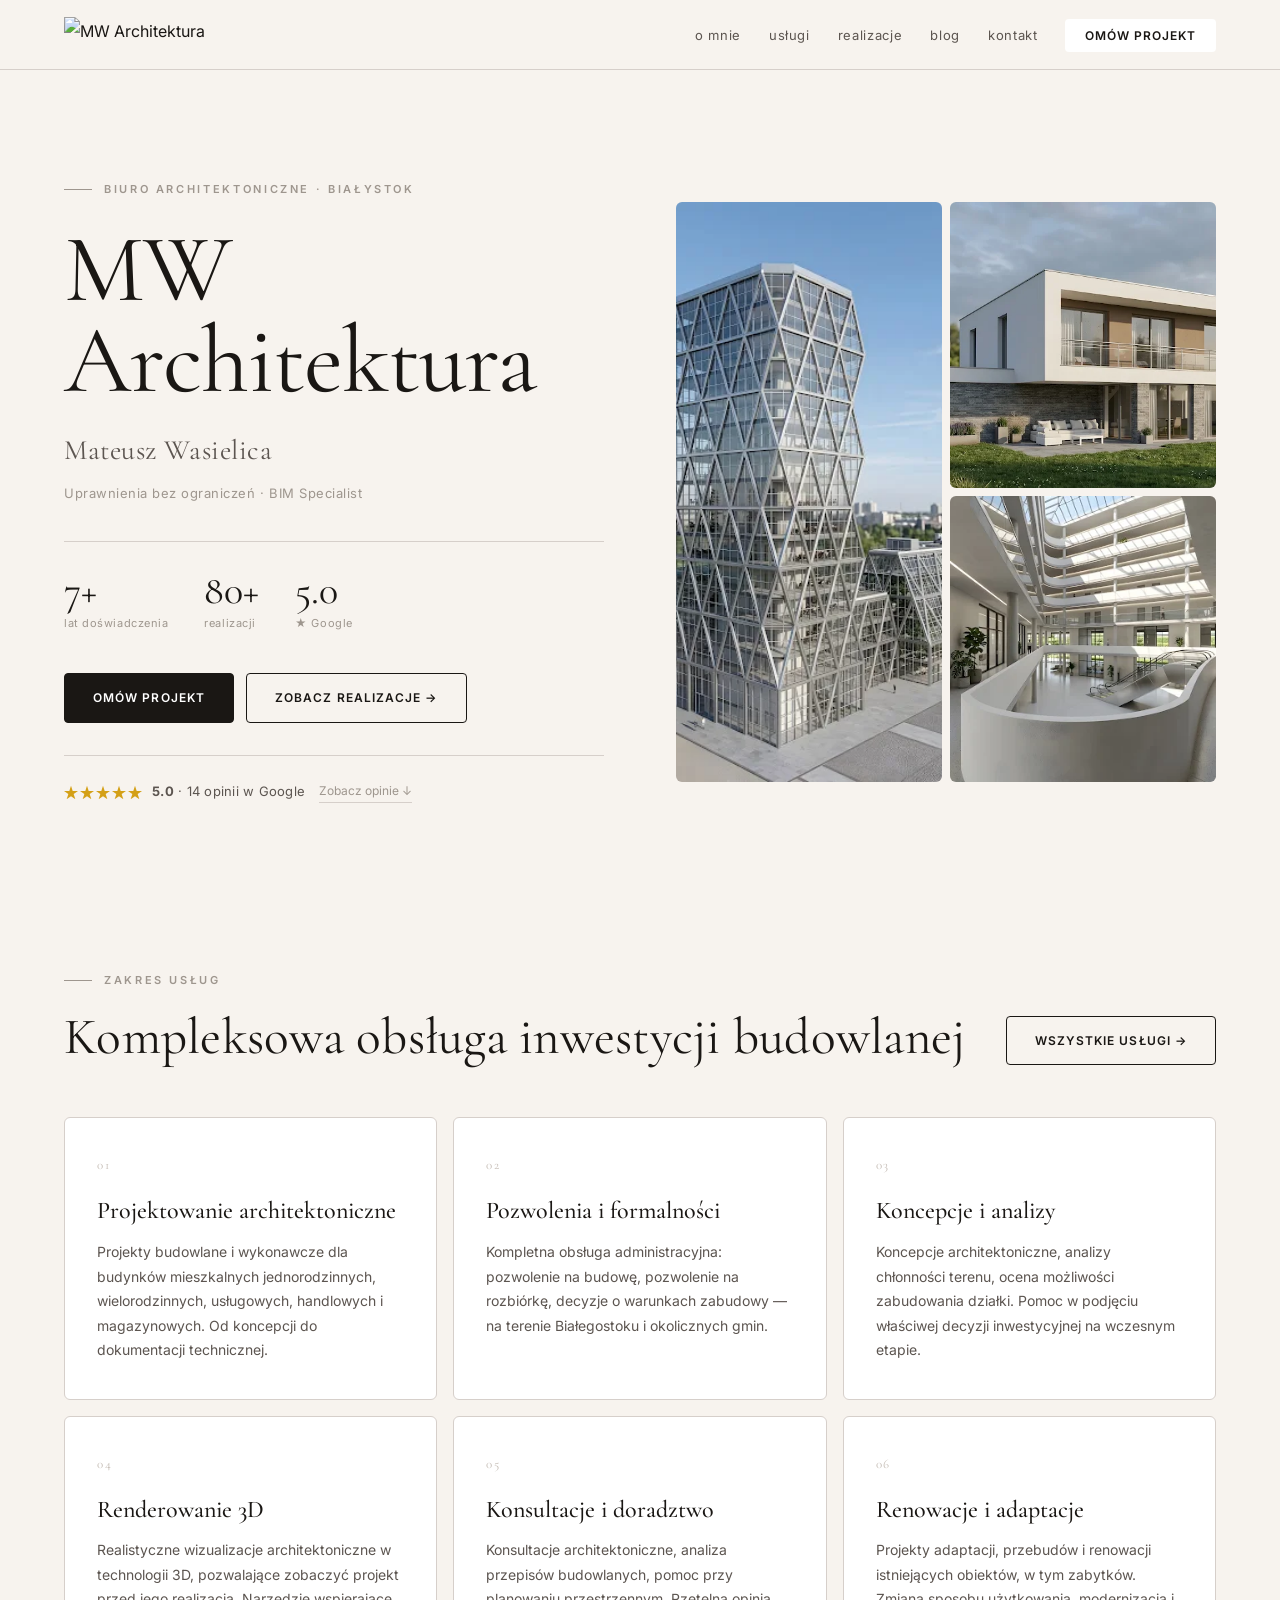
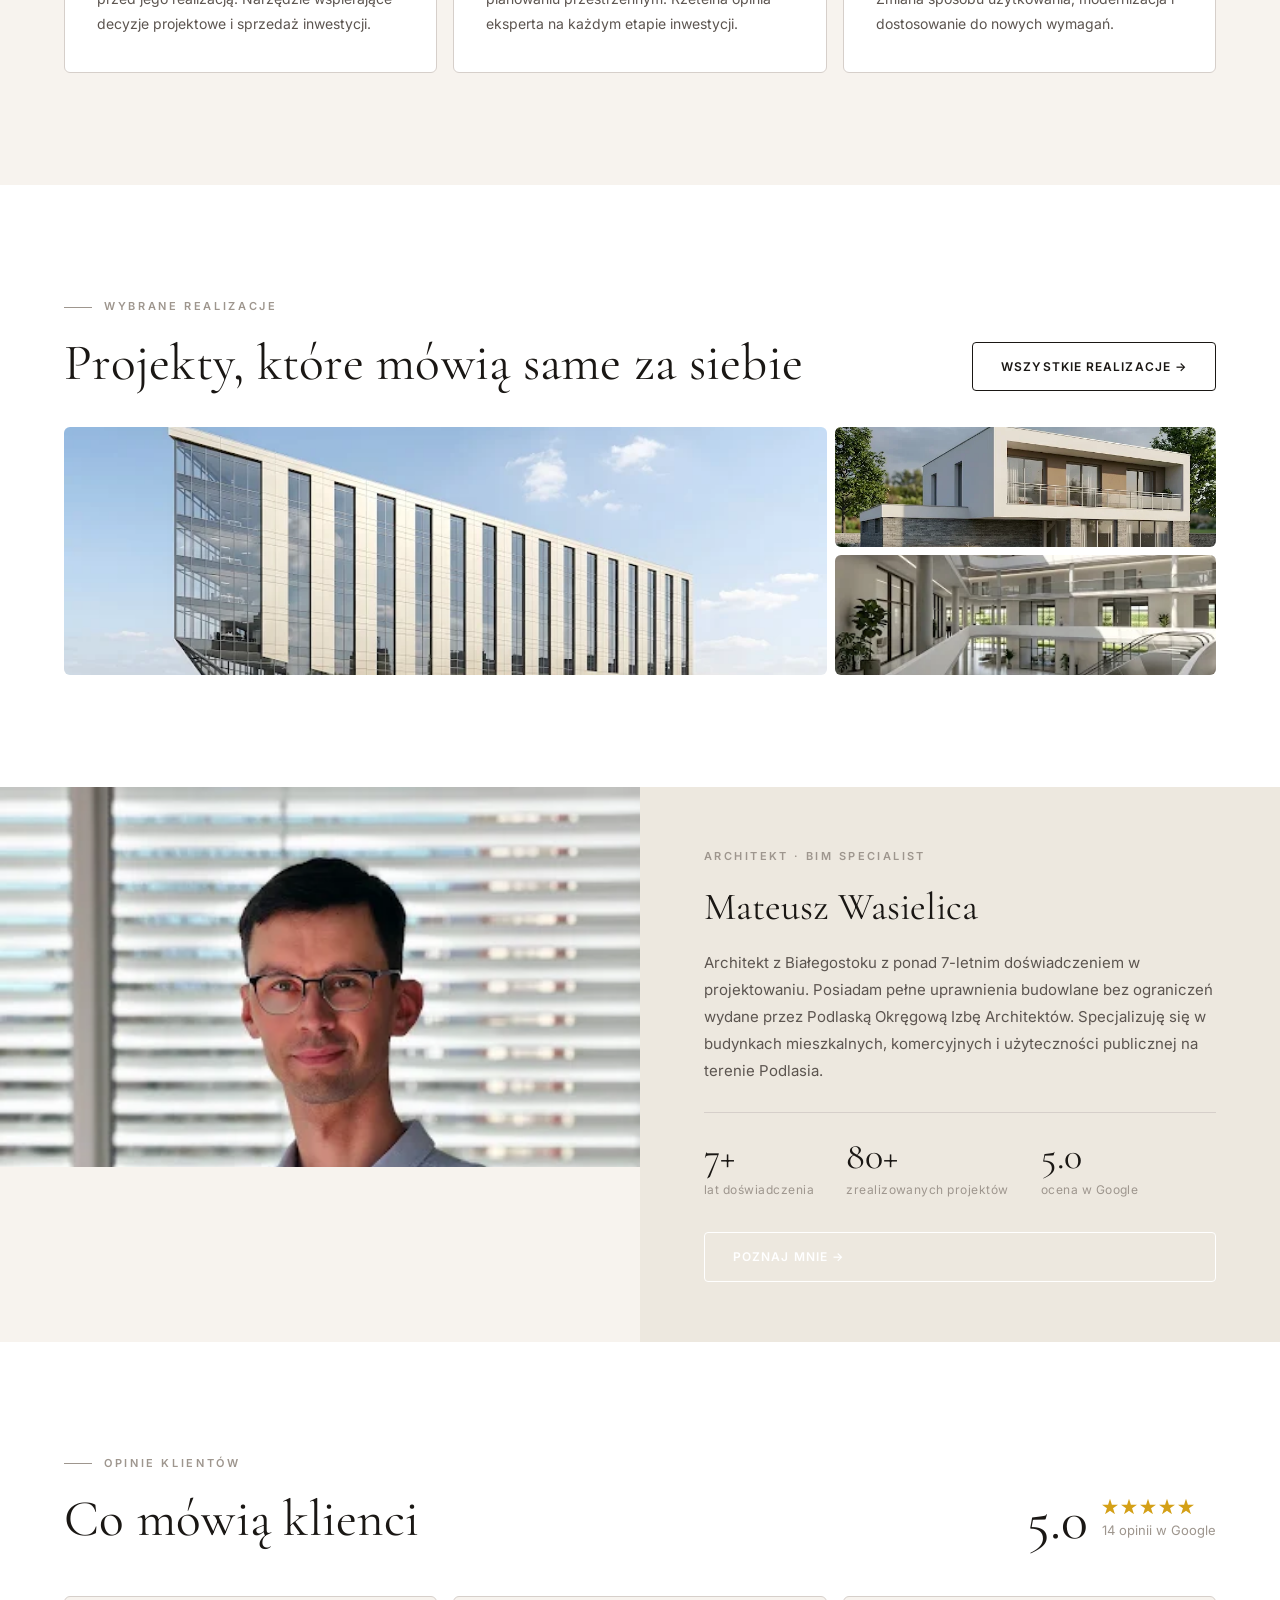
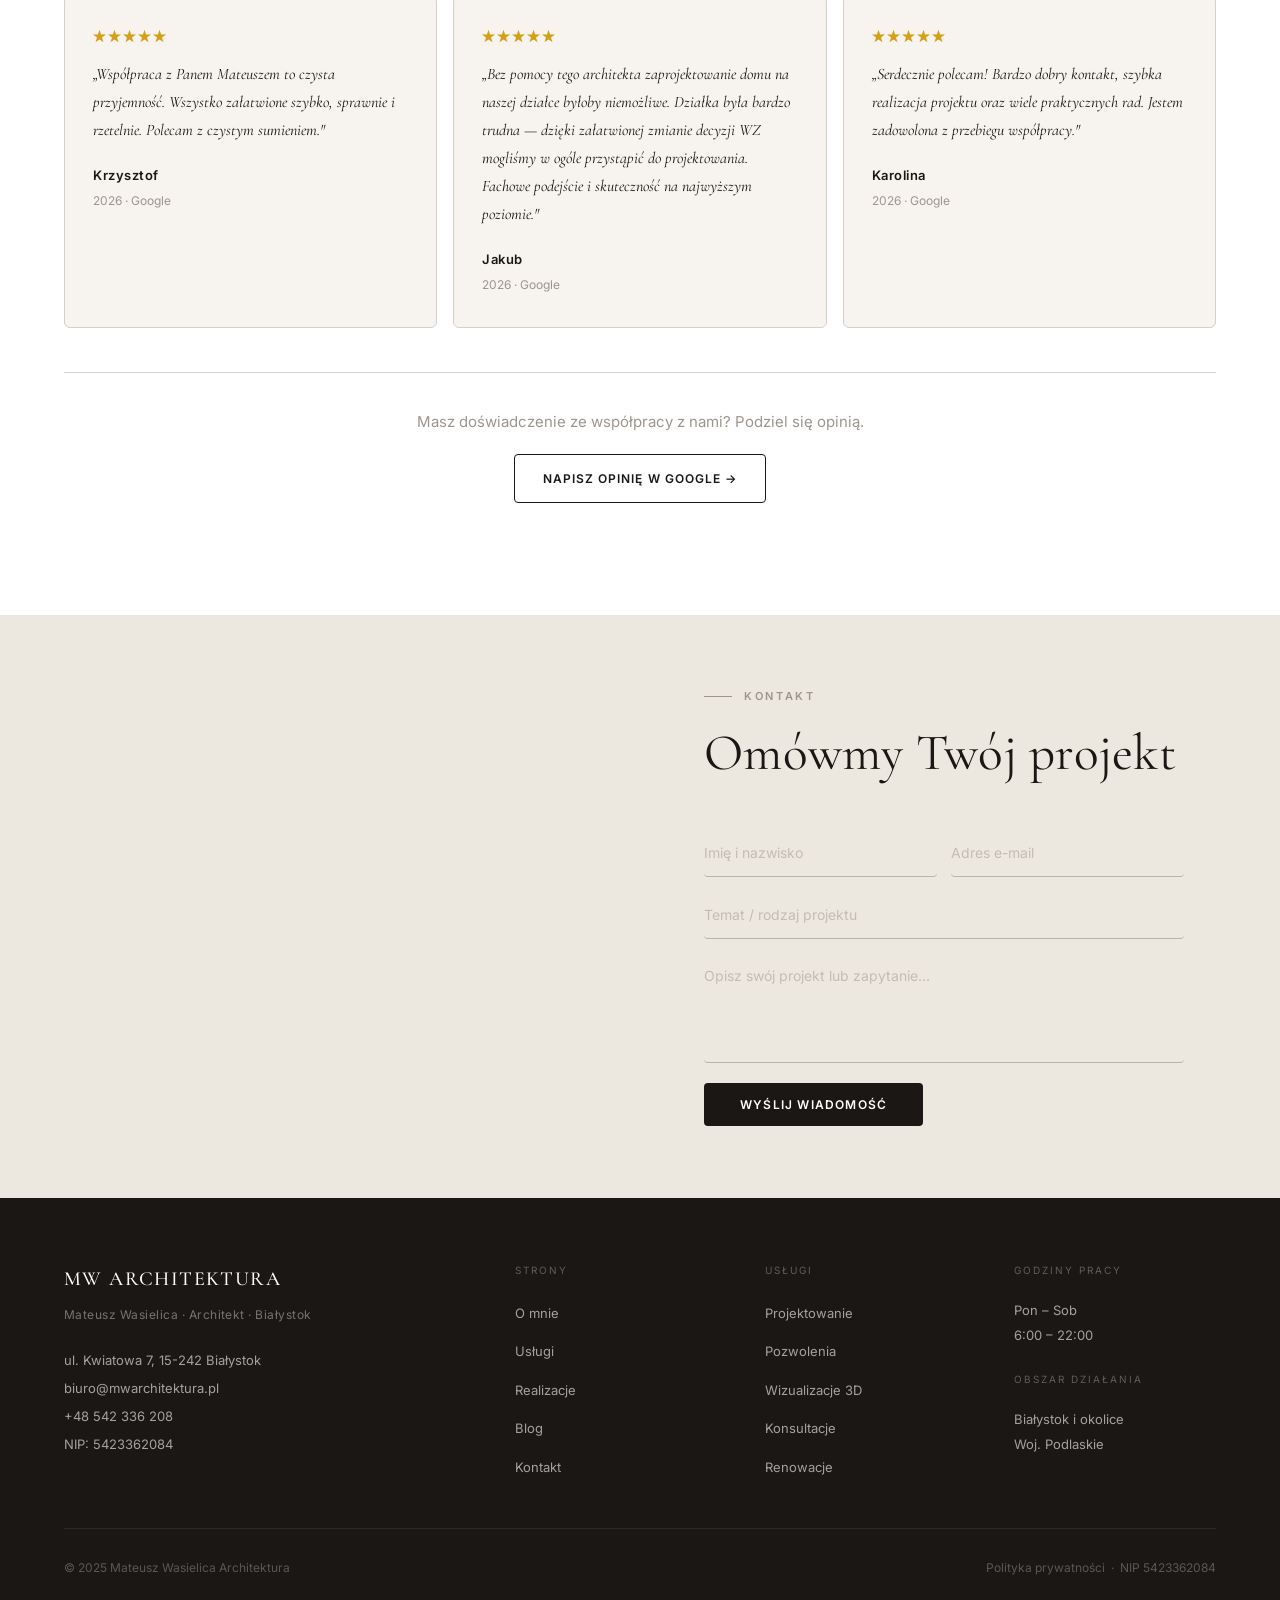
==== commit 3aef9653: "Add files via upload" ====
--- a/index.html
+++ b/index.html
@@ -102,12 +102,6 @@
       </div>
     </section>
 
-    <!-- MANIFESTO -->
-    <section class="manifesto">
-      <p class="manifesto__text">
-        Dobra architektura to więcej niż estetyka — to rozwiązanie, które <em>usprawnia życie</em>, spełnia wymagania prawne i wytrzymuje próbę czasu. Każdy projekt traktuję jako odpowiedź na konkretne potrzeby człowieka i miejsca.
-      </p>
-    </section>
 
     <!-- SERVICES -->
     <section class="services-home">
--- a/css/styles.css
+++ b/css/styles.css
@@ -1,6 +1,6 @@
 /* =============================================
-   MW ARCHITEKTURA â Style gĹĂłwne v2
-   Mateusz Wasielica Architektura, BiaĹystok
+   MW ARCHITEKTURA — Style główne v2
+   Mateusz Wasielica Architektura, Białystok
    ============================================= */
 
 @import url('https://fonts.googleapis.com/css2?family=Cormorant+Garamond:ital,wght@0,300;0,400;0,500;0,600;1,300;1,400;1,500&family=Inter:wght@300;400;500;600&display=swap');
@@ -56,7 +56,8 @@
   position: fixed;
   top: 0; left: 0; right: 0;
   z-index: 1000;
-  background: var(--dark);
+  background: var(--cream);
+  border-bottom: 1px solid var(--beige);
   display: flex;
   align-items: center;
   justify-content: space-between;
@@ -76,7 +77,7 @@
   height: 36px;
   width: auto;
   display: block;
-  filter: brightness(0) invert(1);
+  filter: none;
   object-fit: contain;
 }
 
@@ -116,7 +117,7 @@
 }
 
 .nav__links a {
-  color: rgba(255,255,255,0.75);
+  color: var(--text-soft);
   font-size: 13px;
   font-weight: 400;
   letter-spacing: 0.05em;
@@ -126,7 +127,7 @@
 }
 
 .nav__links a:hover,
-.nav__links li.active a { color: var(--white); }
+.nav__links li.active a { color: var(--dark); }
 
 .nav__cta {
   flex-shrink: 0;
@@ -158,7 +159,7 @@
 .nav__hamburger span {
   display: block;
   width: 24px; height: 1.5px;
-  background: var(--white);
+  background: var(--dark);
   transition: all 0.3s;
 }
 
@@ -318,15 +319,14 @@
 .section--dark .section__text { color: rgba(255,255,255,0.7); }
 
 /* =============================================
-   HERO â split layout
+   HERO — split layout
    ============================================= */
 
 .hero {
   background: var(--cream);
-  min-height: 100vh;
   display: flex;
   align-items: center;
-  padding: calc(var(--nav-h) + 56px) var(--pad-x) 72px;
+  padding: calc(var(--nav-h) + 40px) var(--pad-x) 56px;
 }
 
 .hero__inner {
@@ -585,8 +585,8 @@
 .projects-home__grid {
   display: grid;
   grid-template-columns: 2fr 1fr;
-  grid-template-rows: auto auto;
-  gap: 10px;
+  grid-template-rows: 120px 120px;
+  gap: 8px;
 }
 
 .project-card {
@@ -605,10 +605,10 @@
   object-fit: cover;
   display: block;
   transition: transform 0.6s ease;
-  min-height: 200px;
-}
-
-.project-card--large .project-card__img { min-height: 360px; }
+  min-height: 0;
+}
+
+.project-card--large .project-card__img { min-height: 0; }
 
 .project-card:hover .project-card__img { transform: scale(1.04); }
 
@@ -666,6 +666,7 @@
 .about-teaser__img {
   overflow: hidden;
   background: var(--cream-mid);
+  height: 380px;
 }
 
 .about-teaser__img img {
@@ -673,7 +674,6 @@
   height: 100%;
   object-fit: cover;
   object-position: center top;
-  max-height: 420px;
 }
 
 .about-teaser__content {
@@ -935,7 +935,7 @@
   font-size: 14px;
 }
 
-/* Default (dark page) â kept for backwards compat */
+/* Default (dark page) — kept for backwards compat */
 .contact-form input:not([class]),
 .contact-form textarea:not([class]) {
   width: 100%;
@@ -1067,8 +1067,9 @@
 
 .page-hero {
   padding: calc(var(--nav-h) + 64px) var(--pad-x) 72px;
-  background: var(--dark);
-  color: var(--white);
+  background: var(--cream-mid);
+  color: var(--text);
+  border-bottom: 1px solid var(--beige);
 }
 
 .page-hero--sm {
@@ -1080,7 +1081,7 @@
   font-weight: 600;
   letter-spacing: 0.24em;
   text-transform: uppercase;
-  color: rgba(255,255,255,0.45);
+  color: var(--taupe);
   margin-bottom: 18px;
   display: flex;
   align-items: center;
@@ -1103,29 +1104,29 @@
   max-width: 820px;
   margin-bottom: 22px;
   letter-spacing: 0.005em;
+  color: var(--dark);
 }
 
 .page-hero__sub {
   font-size: 17px;
   line-height: 1.75;
-  color: rgba(255,255,255,0.6);
+  color: var(--text-soft);
   max-width: 540px;
 }
 
 /* =============================================
-   O MNIE â ABOUT SPLIT
+   O MNIE — ABOUT SPLIT
    ============================================= */
 
 .about-split {
   display: grid;
   grid-template-columns: 5fr 7fr;
-  min-height: 360px;
 }
 
 .about-split__img {
   overflow: hidden;
   background: var(--cream-mid);
-  max-height: 380px;
+  height: 380px;
 }
 
 .about-split__img img {
@@ -1133,7 +1134,6 @@
   height: 100%;
   object-fit: cover;
   object-position: center top;
-  max-height: 380px;
 }
 
 .about-split__content {
@@ -1339,7 +1339,7 @@
 }
 
 /* =============================================
-   USĹUGI â SERVICE ITEMS
+   USŁUGI — SERVICE ITEMS
    ============================================= */
 
 .services-list-section {
@@ -1348,10 +1348,10 @@
 
 .service-item {
   display: grid;
-  grid-template-columns: 72px 1fr 1fr;
+  grid-template-columns: 1fr 1fr;
   gap: 0;
   border-bottom: 1px solid var(--beige);
-  padding: 72px var(--pad-x);
+  padding: 64px var(--pad-x);
   background: var(--white);
   align-items: center;
 }
@@ -1360,9 +1360,9 @@
   background: var(--cream);
 }
 
-/* Reversed items: flip column order so image comes first */
+/* Reversed items: image left, content right */
 .service-item--reverse {
-  grid-template-columns: 1fr 1fr 72px;
+  grid-template-columns: 1fr 1fr;
 }
 
 .service-item--reverse .service-item__img {
@@ -1374,23 +1374,11 @@
   grid-column: 2;
   grid-row: 1;
   padding-right: 0;
-  padding-left: 56px;
-}
-
-.service-item--reverse .service-item__num {
-  grid-column: 3;
-  grid-row: 1;
-  text-align: left;
-  padding-left: 0;
+  padding-left: 64px;
 }
 
 .service-item__num {
-  font-family: var(--font-heading);
-  font-size: 44px;
-  font-weight: 300;
-  color: var(--beige);
-  line-height: 1;
-  padding-top: 4px;
+  display: none;
 }
 
 .service-item__content {
@@ -1429,7 +1417,7 @@
 }
 
 .service-item__list li::before {
-  content: 'â';
+  content: '\2192';
   color: var(--taupe);
   flex-shrink: 0;
 }
@@ -1546,7 +1534,7 @@
 }
 
 /* =============================================
-   REALIZACJE â PORTFOLIO GRID
+   REALIZACJE — PORTFOLIO GRID
    ============================================= */
 
 .portfolio-filter-section {
@@ -1770,7 +1758,7 @@
 }
 
 /* =============================================
-   BLOG â LISTING
+   BLOG — LISTING
    ============================================= */
 
 .blog-section {
@@ -2057,7 +2045,7 @@
 }
 
 /* =============================================
-   POLITYKA PRYWATNOĹCI
+   POLITYKA PRYWATNOŚCI
    ============================================= */
 
 .legal-content {
@@ -2127,18 +2115,13 @@
 
   .service-item,
   .service-item--reverse {
-    grid-template-columns: 56px 1fr;
-    gap: 0;
+    grid-template-columns: 1fr;
   }
-  .service-item__img { display: none; }
+  .service-item__img,
   .service-item--reverse .service-item__img { display: none; }
-  .service-item--reverse .service-item__num {
+  .service-item--reverse .service-item__content {
     grid-column: 1; grid-row: 1;
-    padding-left: 0; text-align: left;
-  }
-  .service-item--reverse .service-item__content {
-    grid-column: 2; grid-row: 1;
-    padding-right: 0; padding-left: 40px;
+    padding-left: 0;
   }
 
   .process-steps { grid-template-columns: 1fr 1fr; }
@@ -2245,7 +2228,7 @@
   .contact-map-full { height: 260px; }
 }
 
-/* Universal fallback â any contact-form input (no modifier) */
+/* Universal fallback — any contact-form input (no modifier) */
 .contact-form input,
 .contact-form textarea,
 .contact-form select {
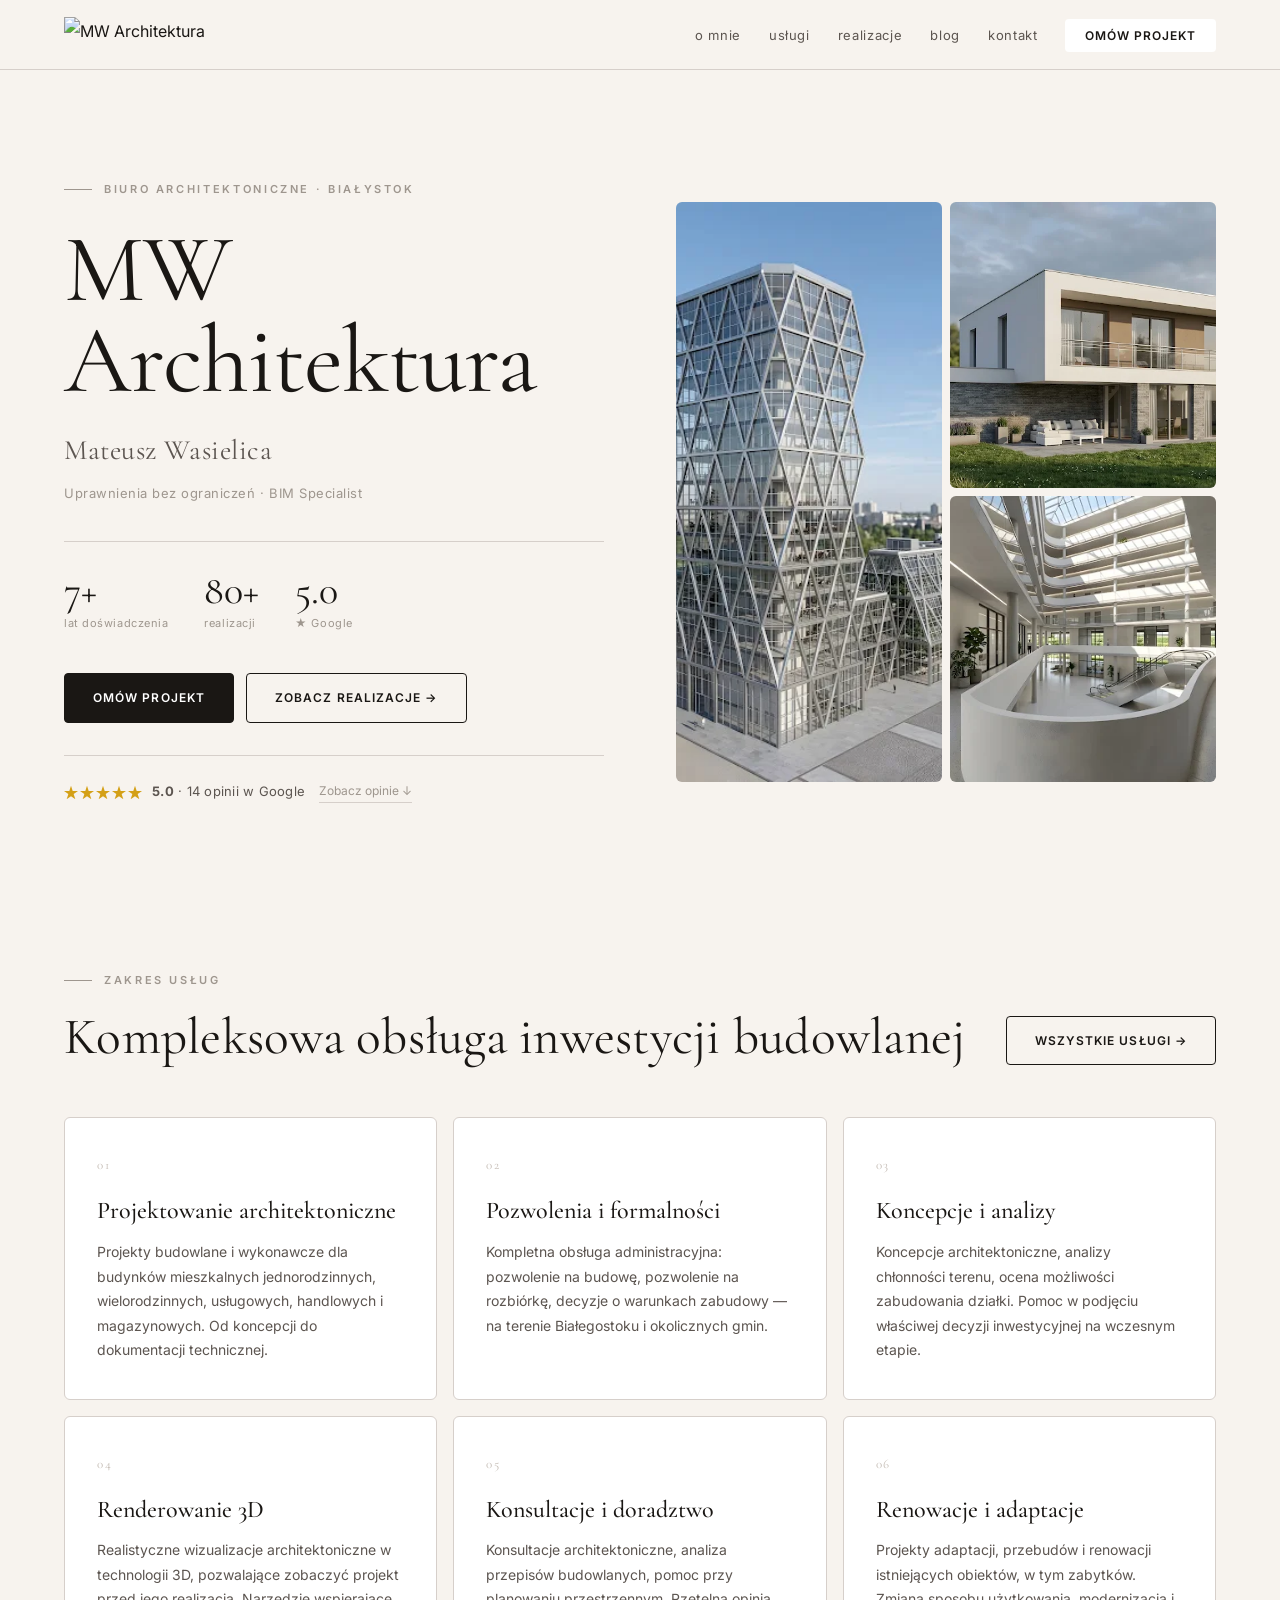
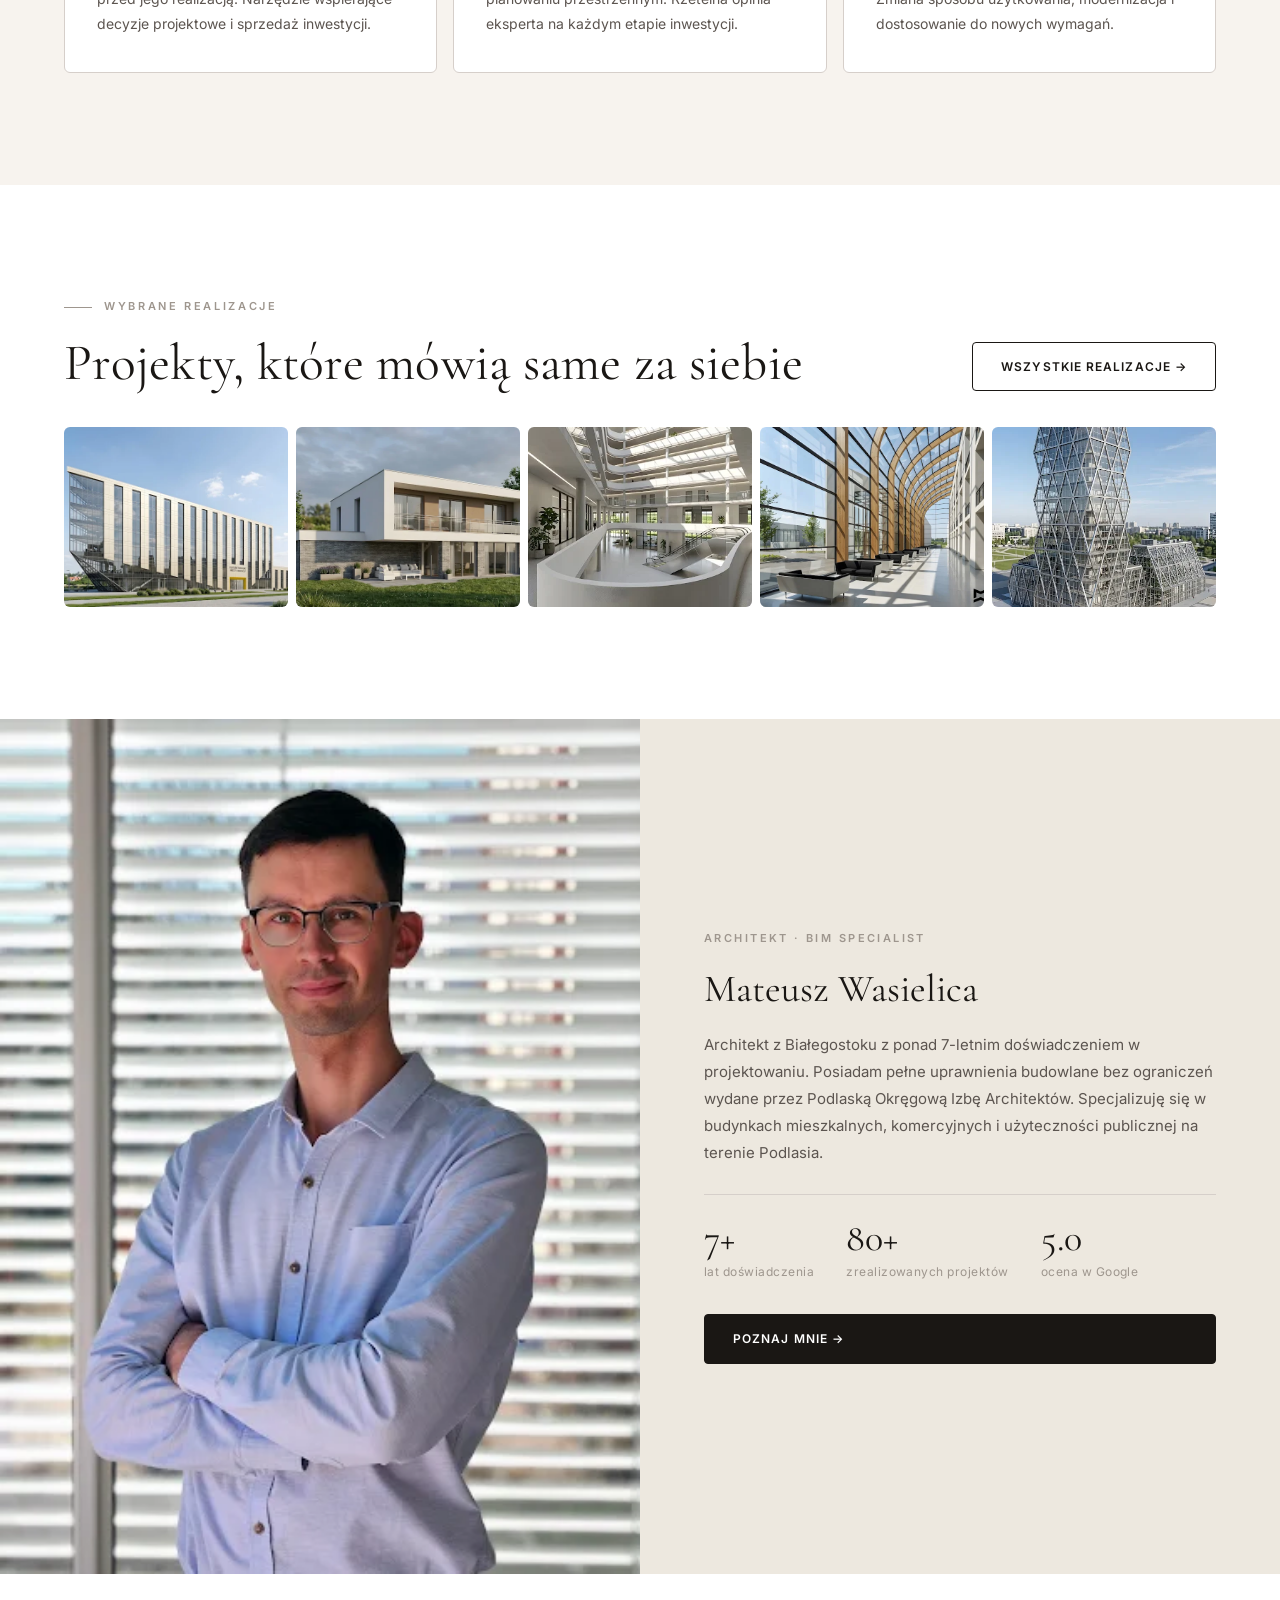
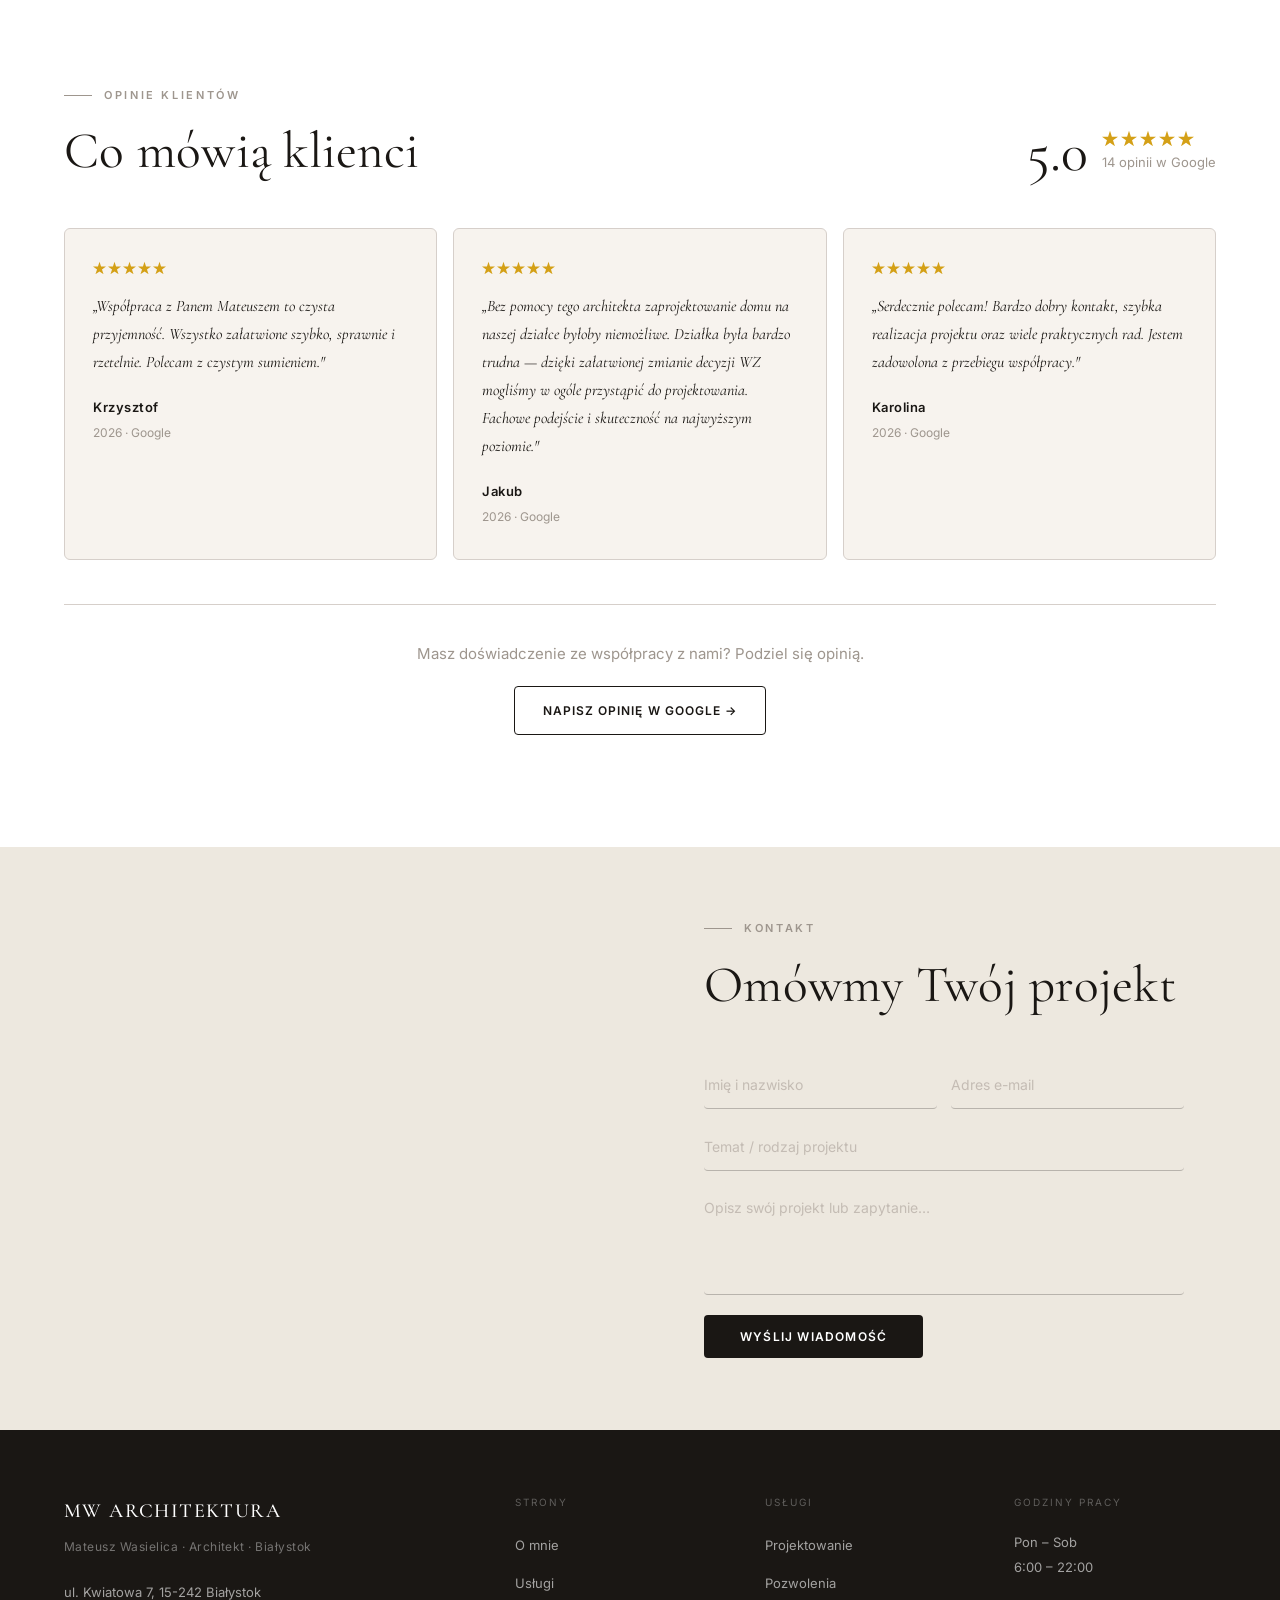
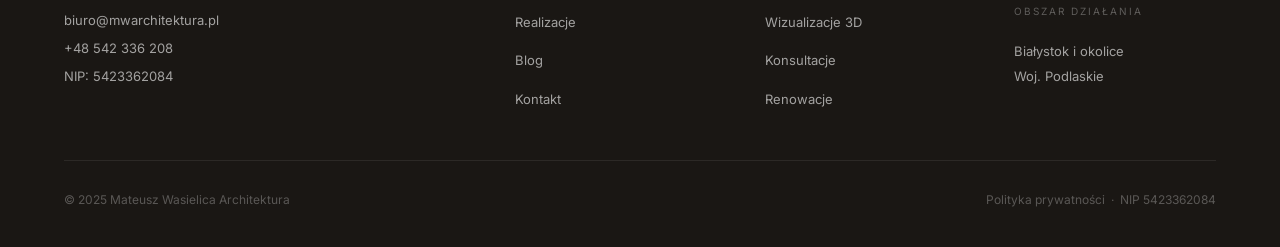
==== commit 91dea74a: "Add files via upload" ====
--- a/index.html
+++ b/index.html
@@ -156,8 +156,8 @@
         <a href="projekty.html" class="btn btn--black">Wszystkie realizacje →</a>
       </div>
       <div class="projects-home__grid">
-        <div class="project-card project-card--large">
-          <img class="project-card__img" src="2026-03-10%20(1).webp" alt="Budynek komercyjny — projekt architektoniczny Białystok" loading="lazy" />
+        <div class="project-card">
+          <img class="project-card__img" src="2026-03-10%20(1).webp" alt="Budynek biurowo-usługowy" loading="lazy" />
           <div class="project-card__overlay"></div>
           <div class="project-card__info">
             <p class="project-card__type">Komercyjny · BIM</p>
@@ -165,19 +165,35 @@
           </div>
         </div>
         <div class="project-card">
-          <img class="project-card__img" src="2026-03-14.webp" alt="Dom jednorodzinny — projekt domu Białystok" loading="lazy" />
+          <img class="project-card__img" src="2026-03-14.webp" alt="Dom jednorodzinny nowoczesny" loading="lazy" />
           <div class="project-card__overlay"></div>
           <div class="project-card__info">
             <p class="project-card__type">Mieszkalny</p>
-            <p class="project-card__title">Dom jednorodzinny — nowoczesny</p>
-          </div>
-        </div>
-        <div class="project-card">
-          <img class="project-card__img" src="2026-03-10%20(2).webp" alt="Wnętrze budynku — projekt wnętrz Białystok" loading="lazy" />
+            <p class="project-card__title">Dom jednorodzinny</p>
+          </div>
+        </div>
+        <div class="project-card">
+          <img class="project-card__img" src="2026-03-10%20(2).webp" alt="Atrium przestrzeń wspólna" loading="lazy" />
           <div class="project-card__overlay"></div>
           <div class="project-card__info">
             <p class="project-card__type">Wnętrze publiczne</p>
-            <p class="project-card__title">Atrium — przestrzeń wspólna</p>
+            <p class="project-card__title">Atrium</p>
+          </div>
+        </div>
+        <div class="project-card">
+          <img class="project-card__img" src="2026-03-11%20(1).webp" alt="Obiekt komercyjny wizualizacja" loading="lazy" />
+          <div class="project-card__overlay"></div>
+          <div class="project-card__info">
+            <p class="project-card__type">Komercyjny</p>
+            <p class="project-card__title">Centrum handlowe</p>
+          </div>
+        </div>
+        <div class="project-card">
+          <img class="project-card__img" src="2026-03-11%20(2).webp" alt="Budynek wielorodzinny" loading="lazy" />
+          <div class="project-card__overlay"></div>
+          <div class="project-card__info">
+            <p class="project-card__type">Mieszkalny</p>
+            <p class="project-card__title">Budynek wielorodzinny</p>
           </div>
         </div>
       </div>
@@ -206,7 +222,7 @@
             <p class="stat__label">ocena w Google</p>
           </div>
         </div>
-        <a href="o-mnie.html" class="btn btn--white">Poznaj mnie →</a>
+        <a href="o-mnie.html" class="btn btn--dark">Poznaj mnie →</a>
       </div>
     </section>
 
--- a/css/styles.css
+++ b/css/styles.css
@@ -40,8 +40,6 @@
   font-size: 16px;
   line-height: 1.78;
   -webkit-font-smoothing: antialiased;
-  max-width: 1800px;
-  margin: 0 auto;
 }
 
 img { max-width: 100%; height: auto; display: block; }
@@ -584,8 +582,8 @@
 
 .projects-home__grid {
   display: grid;
-  grid-template-columns: 2fr 1fr;
-  grid-template-rows: 120px 120px;
+  grid-template-columns: repeat(5, 1fr);
+  grid-template-rows: 180px;
   gap: 8px;
 }
 
@@ -597,7 +595,7 @@
   border-radius: var(--radius);
 }
 
-.project-card--large { grid-row: 1 / 3; }
+.project-card--large { grid-row: auto; }
 
 .project-card__img {
   width: 100%;
@@ -659,21 +657,22 @@
 .about-teaser {
   display: grid;
   grid-template-columns: 1fr 1fr;
-  min-height: 380px;
   background: var(--cream);
 }
 
 .about-teaser__img {
   overflow: hidden;
   background: var(--cream-mid);
-  height: 380px;
+  min-height: 360px;
 }
 
 .about-teaser__img img {
   width: 100%;
   height: 100%;
+  min-height: 360px;
   object-fit: cover;
   object-position: center top;
+  display: block;
 }
 
 .about-teaser__content {
@@ -1126,14 +1125,16 @@
 .about-split__img {
   overflow: hidden;
   background: var(--cream-mid);
-  height: 380px;
+  min-height: 360px;
 }
 
 .about-split__img img {
   width: 100%;
   height: 100%;
+  min-height: 360px;
   object-fit: cover;
   object-position: center top;
+  display: block;
 }
 
 .about-split__content {
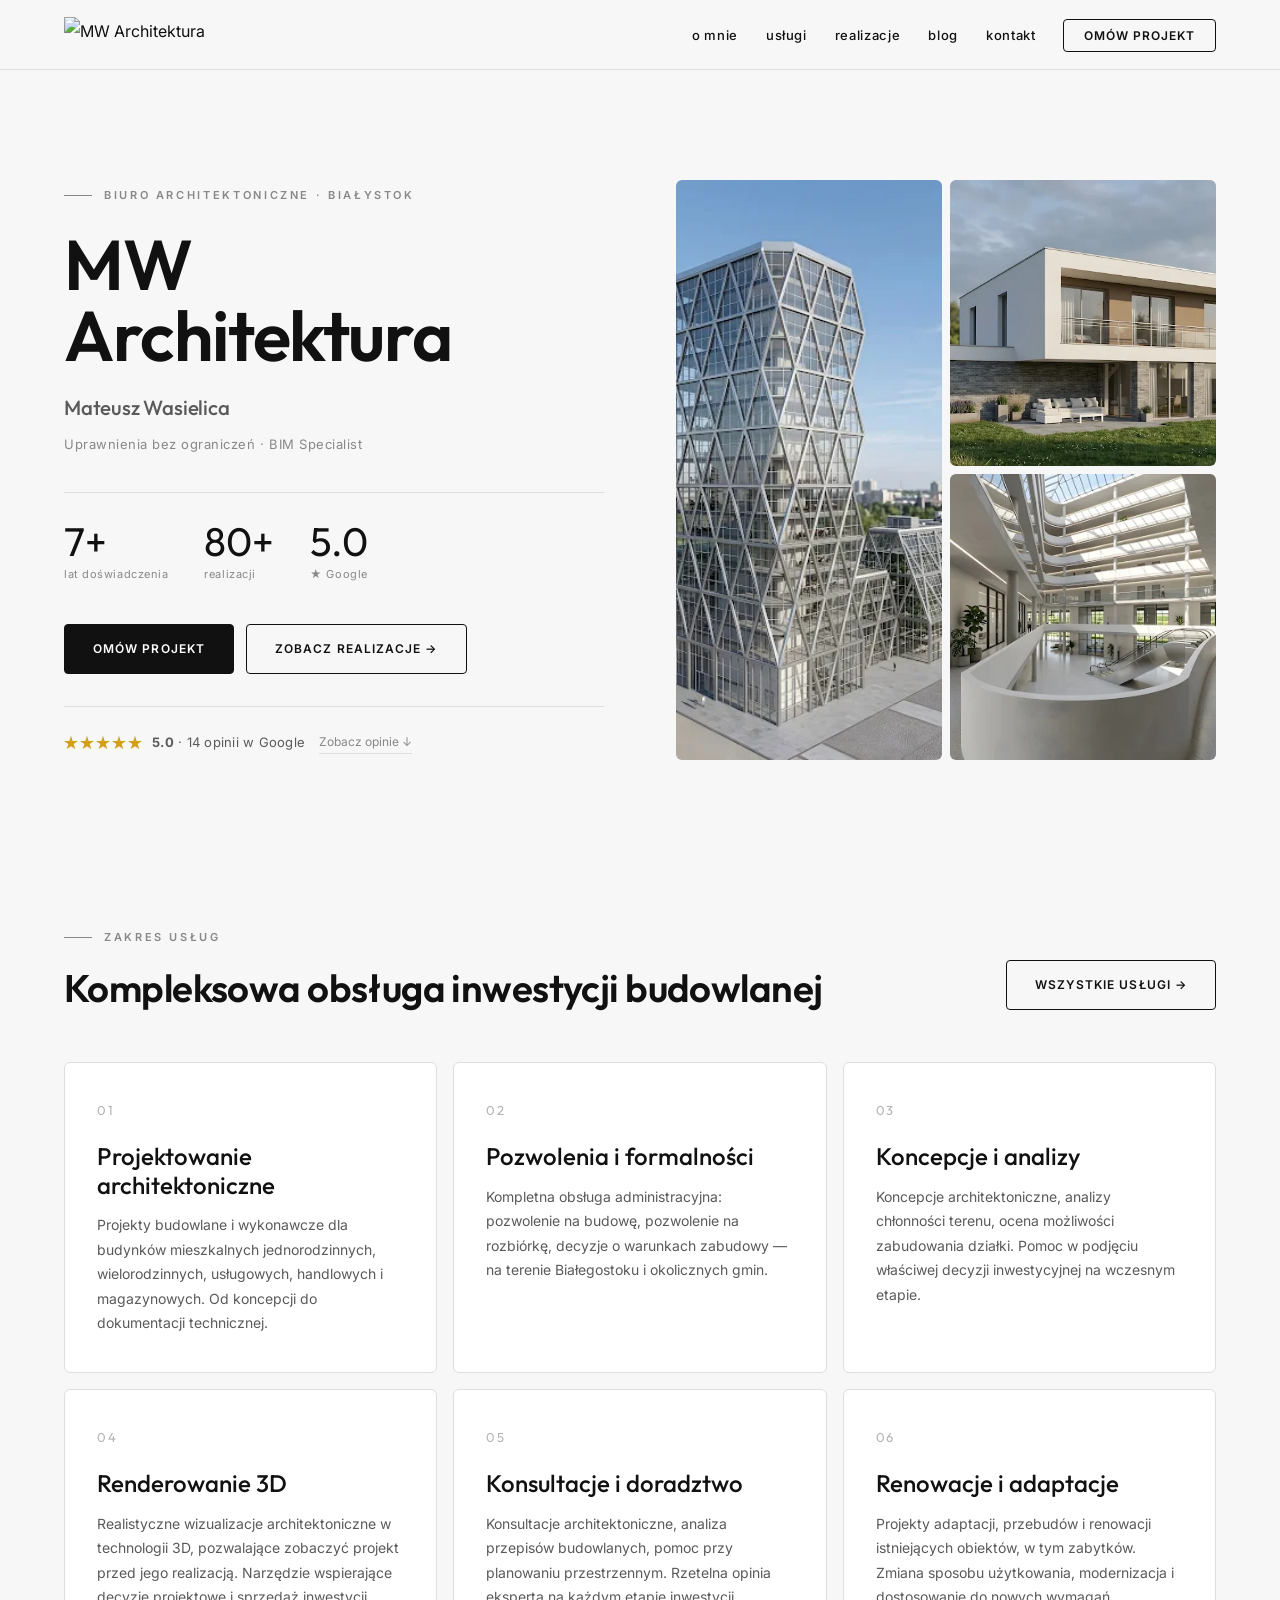
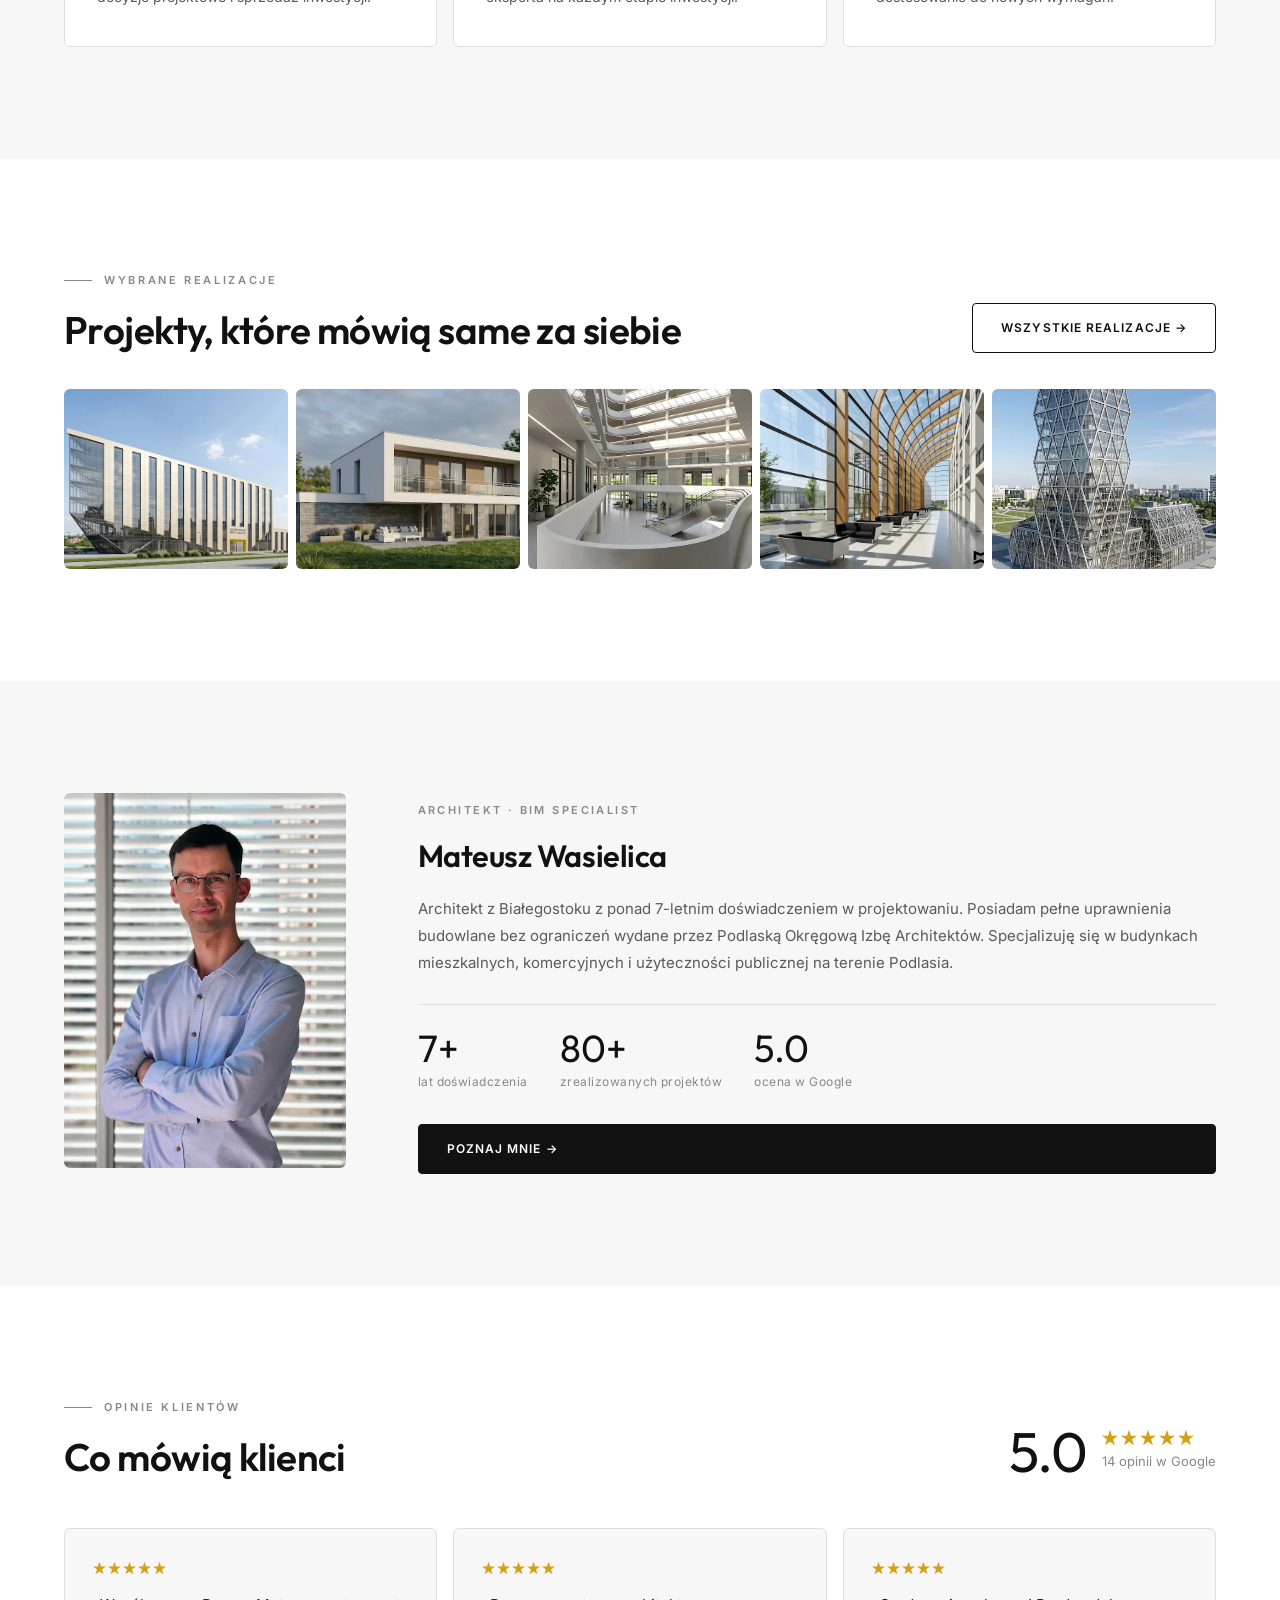
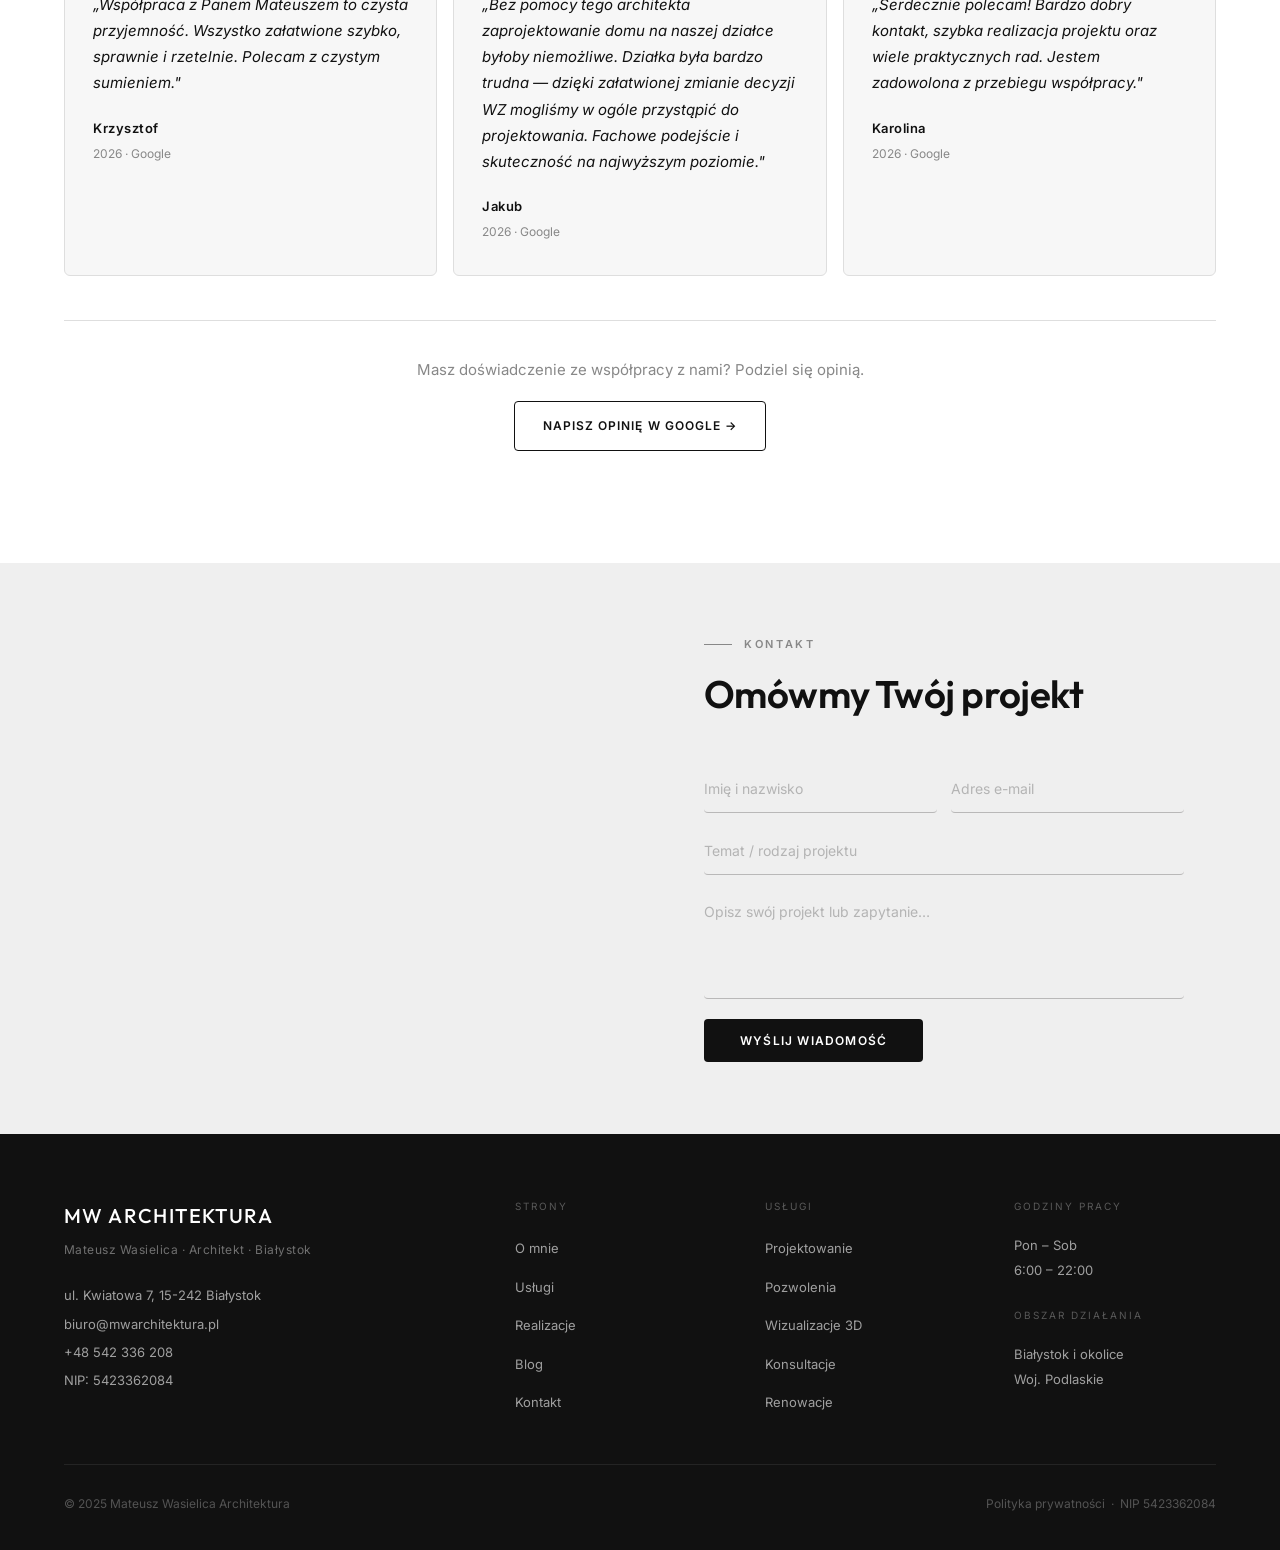
==== commit 2957e9eb: "Add files via upload" ====
--- a/index.html
+++ b/index.html
@@ -17,7 +17,7 @@
   <!-- NAVIGATION -->
   <nav class="nav">
     <a href="index.html" class="nav__logo">
-      <img src="https://raw.githubusercontent.com/franciszekmojsak/mwarchitektura/refs/heads/main/mwarchitektura_logo.jpg" alt="MW Architektura" class="nav__logo-img" />
+      <img src="https://raw.githubusercontent.com/franciszekmojsak/mwarchitektura/refs/heads/main/mwarchitekturalogo.png" alt="MW Architektura" class="nav__logo-img" />
     </a>
     <ul class="nav__links">
       <li><a href="o-mnie.html">O mnie</a></li>
--- a/css/styles.css
+++ b/css/styles.css
@@ -3,7 +3,7 @@
    Mateusz Wasielica Architektura, Białystok
    ============================================= */
 
-@import url('https://fonts.googleapis.com/css2?family=Cormorant+Garamond:ital,wght@0,300;0,400;0,500;0,600;1,300;1,400;1,500&family=Inter:wght@300;400;500;600&display=swap');
+@import url('https://fonts.googleapis.com/css2?family=Outfit:wght@300;400;500;600;700&family=Inter:wght@300;400;500;600&display=swap');
 
 *, *::before, *::after {
   box-sizing: border-box;
@@ -12,17 +12,17 @@
 }
 
 :root {
-  --dark:        #1A1714;
-  --dark-soft:   #2E2926;
+  --dark:        #111111;
+  --dark-soft:   #222222;
   --white:       #FFFFFF;
-  --cream:       #F7F3EE;
-  --cream-mid:   #EDE8DF;
-  --beige:       #D6CFCA;
-  --taupe:       #9E968E;
-  --taupe-light: #C4BCB4;
-  --text:        #1A1714;
-  --text-soft:   #5C5550;
-  --font-heading: 'Cormorant Garamond', Georgia, serif;
+  --cream:       #F7F7F7;
+  --cream-mid:   #EFEFEF;
+  --beige:       #DEDEDE;
+  --taupe:       #888888;
+  --taupe-light: #B4B4B4;
+  --text:        #111111;
+  --text-soft:   #5A5A5A;
+  --font-heading: 'Outfit', system-ui, sans-serif;
   --font-body:    'Inter', system-ui, sans-serif;
   --nav-h:       70px;
   --pad-x:       64px;
@@ -115,9 +115,9 @@
 }
 
 .nav__links a {
-  color: var(--text-soft);
+  color: var(--dark);
   font-size: 13px;
-  font-weight: 400;
+  font-weight: 500;
   letter-spacing: 0.05em;
   text-transform: lowercase;
   transition: color 0.2s;
@@ -125,13 +125,14 @@
 }
 
 .nav__links a:hover,
-.nav__links li.active a { color: var(--dark); }
+.nav__links li.active a { color: var(--taupe); }
 
 .nav__cta {
   flex-shrink: 0;
-  background: var(--white);
+  background: transparent !important;
   color: var(--dark) !important;
-  padding: 9px 20px !important;
+  border: 1.5px solid var(--dark) !important;
+  padding: 8px 20px !important;
   font-size: 12px !important;
   font-weight: 600 !important;
   letter-spacing: 0.08em !important;
@@ -139,10 +140,13 @@
   border-radius: var(--radius-sm);
   white-space: nowrap;
   opacity: 1 !important;
-  transition: background 0.2s !important;
-}
-
-.nav__cta:hover { background: var(--cream) !important; }
+  transition: background 0.2s, color 0.2s !important;
+}
+
+.nav__cta:hover {
+  background: var(--dark) !important;
+  color: var(--white) !important;
+}
 
 /* Hamburger */
 .nav__hamburger {
@@ -296,10 +300,10 @@
 
 .section__title {
   font-family: var(--font-heading);
-  font-size: clamp(34px, 4vw, 58px);
-  font-weight: 400;
-  line-height: 1.1;
-  letter-spacing: 0.005em;
+  font-size: clamp(26px, 3vw, 44px);
+  font-weight: 600;
+  line-height: 1.15;
+  letter-spacing: -0.015em;
   margin-bottom: 48px;
   color: var(--text);
 }
@@ -358,21 +362,21 @@
 
 .hero__title {
   font-family: var(--font-heading);
-  font-size: clamp(54px, 7.5vw, 110px);
-  font-weight: 400;
-  line-height: 0.95;
-  letter-spacing: -0.01em;
+  font-size: clamp(44px, 5.5vw, 80px);
+  font-weight: 600;
+  line-height: 1.0;
+  letter-spacing: -0.02em;
   color: var(--dark);
   margin-bottom: 20px;
 }
 
 .hero__name {
   font-family: var(--font-heading);
-  font-size: clamp(20px, 2.2vw, 28px);
-  font-weight: 400;
+  font-size: clamp(17px, 1.6vw, 22px);
+  font-weight: 500;
   color: var(--text-soft);
   margin-bottom: 6px;
-  letter-spacing: 0.02em;
+  letter-spacing: -0.01em;
 }
 
 .hero__cred {
@@ -655,32 +659,35 @@
    ============================================= */
 
 .about-teaser {
-  display: grid;
-  grid-template-columns: 1fr 1fr;
+  display: flex;
+  align-items: flex-start;
+  gap: 72px;
+  padding: var(--pad-sec) var(--pad-x);
   background: var(--cream);
 }
 
 .about-teaser__img {
+  flex-shrink: 0;
+  width: clamp(200px, 22vw, 300px);
+  border-radius: var(--radius);
   overflow: hidden;
   background: var(--cream-mid);
-  min-height: 360px;
 }
 
 .about-teaser__img img {
   width: 100%;
-  height: 100%;
-  min-height: 360px;
+  aspect-ratio: 3/4;
   object-fit: cover;
   object-position: center top;
   display: block;
 }
 
 .about-teaser__content {
-  padding: 60px 64px;
-  background: var(--cream-mid);
+  flex: 1;
   display: flex;
   flex-direction: column;
   justify-content: center;
+  padding-top: 8px;
 }
 
 .about-teaser__tag {
@@ -694,9 +701,10 @@
 
 .about-teaser__title {
   font-family: var(--font-heading);
-  font-size: clamp(28px, 3vw, 44px);
-  font-weight: 400;
-  line-height: 1.15;
+  font-size: clamp(22px, 2.4vw, 34px);
+  font-weight: 600;
+  line-height: 1.2;
+  letter-spacing: -0.015em;
   margin-bottom: 20px;
   color: var(--dark);
 }
@@ -799,12 +807,12 @@
 .review-card__stars svg { width: 13px; height: 13px; fill: #D4A017; }
 
 .review-card__text {
-  font-size: 16px;
+  font-size: 15px;
   line-height: 1.75;
   color: var(--text);
   margin-bottom: 20px;
   font-style: italic;
-  font-family: var(--font-heading);
+  font-family: var(--font-body);
   font-weight: 400;
 }
 
@@ -1097,12 +1105,12 @@
 
 .page-hero__title {
   font-family: var(--font-heading);
-  font-size: clamp(44px, 6vw, 82px);
-  font-weight: 400;
-  line-height: 1.05;
+  font-size: clamp(36px, 4.5vw, 64px);
+  font-weight: 600;
+  line-height: 1.1;
   max-width: 820px;
   margin-bottom: 22px;
-  letter-spacing: 0.005em;
+  letter-spacing: -0.02em;
   color: var(--dark);
 }
 
@@ -1118,31 +1126,35 @@
    ============================================= */
 
 .about-split {
-  display: grid;
-  grid-template-columns: 5fr 7fr;
+  display: flex;
+  align-items: flex-start;
+  gap: 80px;
+  padding: var(--pad-sec) var(--pad-x);
+  background: var(--white);
 }
 
 .about-split__img {
+  flex-shrink: 0;
+  width: clamp(200px, 24vw, 320px);
+  border-radius: var(--radius);
   overflow: hidden;
   background: var(--cream-mid);
-  min-height: 360px;
 }
 
 .about-split__img img {
   width: 100%;
-  height: 100%;
-  min-height: 360px;
+  aspect-ratio: 3/4;
   object-fit: cover;
   object-position: center top;
   display: block;
 }
 
 .about-split__content {
-  padding: 64px 64px;
-  background: var(--white);
+  flex: 1;
   display: flex;
   flex-direction: column;
   justify-content: center;
+  padding-top: 8px;
 }
 
 .about__text {
@@ -1198,7 +1210,7 @@
 .timeline::before {
   content: '';
   position: absolute;
-  left: 116px;
+  left: 148px;
   top: 8px; bottom: 8px;
   width: 1px;
   background: var(--beige);
@@ -1206,7 +1218,7 @@
 
 .timeline-item {
   display: grid;
-  grid-template-columns: 120px 1fr;
+  grid-template-columns: 152px 1fr;
   gap: 40px;
   margin-bottom: 48px;
   position: relative;
@@ -1215,7 +1227,7 @@
 .timeline-item::before {
   content: '';
   position: absolute;
-  left: 112px; top: 8px;
+  left: 144px; top: 8px;
   width: 9px; height: 9px;
   border-radius: 50%;
   background: var(--dark);
@@ -1234,8 +1246,8 @@
 
 .timeline-item__title {
   font-family: var(--font-heading);
-  font-size: 22px;
-  font-weight: 500;
+  font-size: 18px;
+  font-weight: 600;
   margin-bottom: 3px;
   color: var(--dark);
 }
@@ -1327,8 +1339,9 @@
 
 .cta-banner__title {
   font-family: var(--font-heading);
-  font-size: clamp(32px, 4.5vw, 52px);
-  font-weight: 400;
+  font-size: clamp(26px, 3.5vw, 44px);
+  font-weight: 600;
+  letter-spacing: -0.015em;
   color: var(--white);
   margin-bottom: 14px;
 }
@@ -1388,10 +1401,11 @@
 
 .service-item__title {
   font-family: var(--font-heading);
-  font-size: clamp(26px, 2.8vw, 38px);
-  font-weight: 400;
+  font-size: clamp(22px, 2.2vw, 30px);
+  font-weight: 600;
   margin-bottom: 18px;
-  line-height: 1.15;
+  line-height: 1.2;
+  letter-spacing: -0.01em;
   color: var(--dark);
 }
 
@@ -1827,8 +1841,8 @@
 
 .blog-card__title {
   font-family: var(--font-heading);
-  font-size: 21px;
-  font-weight: 500;
+  font-size: 18px;
+  font-weight: 600;
   line-height: 1.3;
   margin-bottom: 12px;
   color: var(--dark);
@@ -1917,9 +1931,10 @@
 
 .blog-post__title {
   font-family: var(--font-heading);
-  font-size: clamp(30px, 4.5vw, 50px);
-  font-weight: 400;
+  font-size: clamp(26px, 3.5vw, 42px);
+  font-weight: 600;
   line-height: 1.15;
+  letter-spacing: -0.015em;
   margin-bottom: 24px;
   color: var(--dark);
 }
@@ -2148,15 +2163,13 @@
   }
   .hero__tile--tall { grid-row: auto; }
 
-  .about-split { grid-template-columns: 1fr; }
-  .about-split__img { height: 340px; }
-  .about-split__img img { max-height: 340px; }
-  .about-split__content { padding: 48px var(--pad-x); }
-
-  .about-teaser { grid-template-columns: 1fr; }
-  .about-teaser__img { height: 280px; }
-  .about-teaser__img img { max-height: 280px; }
-  .about-teaser__content { padding: 48px var(--pad-x); }
+  .about-split { flex-direction: column; gap: 36px; }
+  .about-split__img { width: 200px; }
+  .about-split__content { padding-top: 0; }
+
+  .about-teaser { flex-direction: column; gap: 32px; }
+  .about-teaser__img { width: 180px; }
+  .about-teaser__content { padding-top: 0; }
 
   .projects-home__grid { grid-template-columns: 1fr; }
   .project-card--large { grid-row: auto; }
@@ -2205,7 +2218,7 @@
 
   .hero__tiles { display: none; }
   .hero { min-height: auto; padding-top: calc(var(--nav-h) + 40px); padding-bottom: 56px; }
-  .hero__title { font-size: 52px; }
+  .hero__title { font-size: 42px; }
 
   .services-home__grid { grid-template-columns: 1fr; }
 
